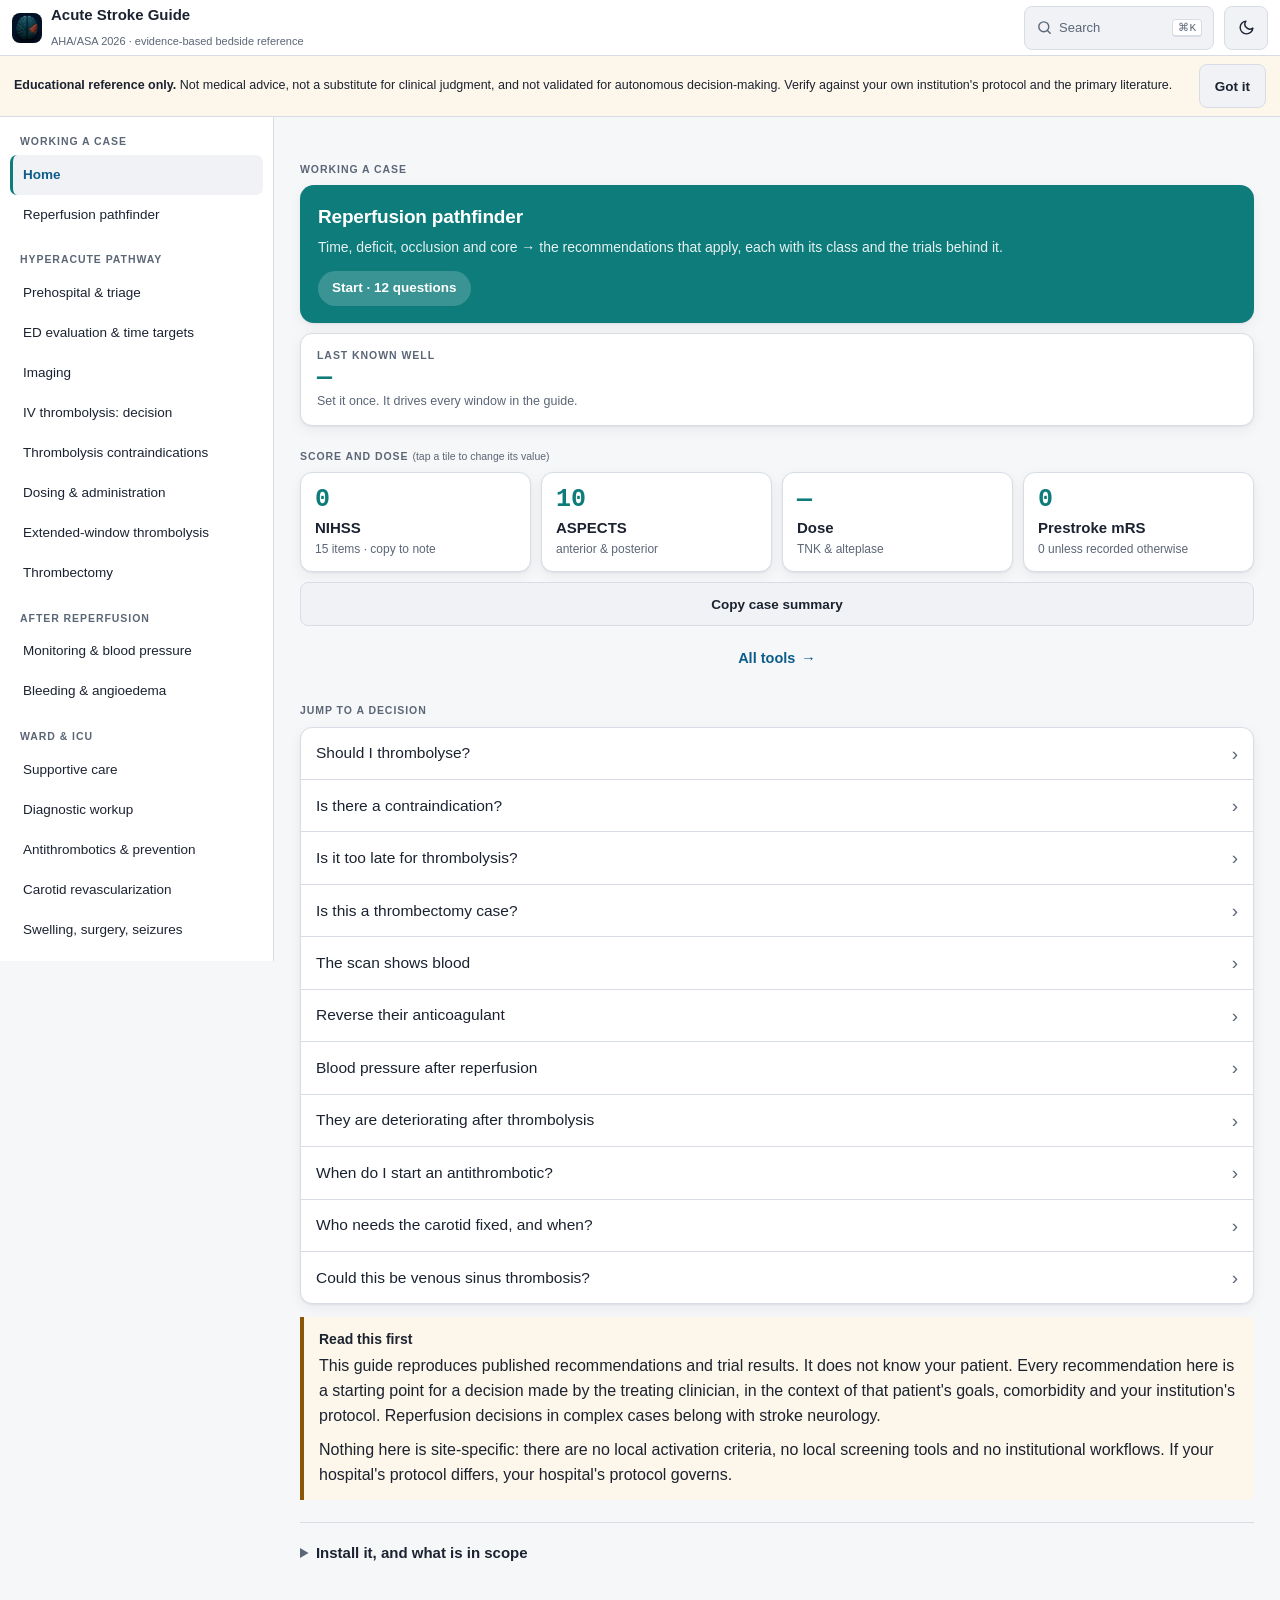
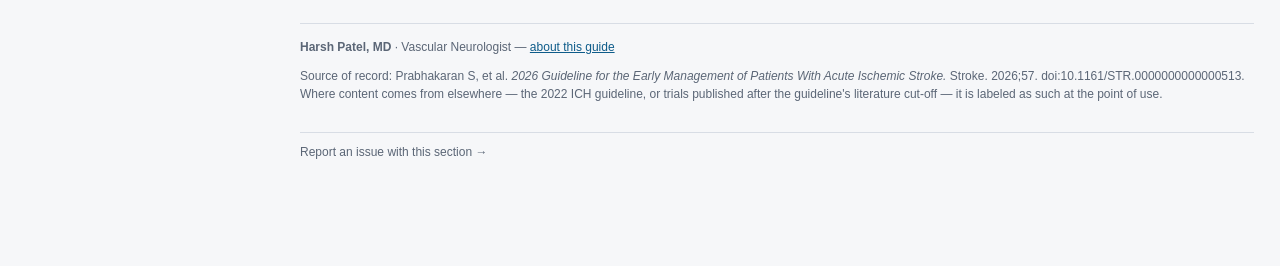
==== index.html @ 3a0a113d "Reversal picker, case summary, case persistence, wake lock, trial chips Five additions aimed at the " ====
<!DOCTYPE html>
<html lang="en" data-theme="light" data-version="1.24.0">
<head>
<meta charset="UTF-8">
<meta name="viewport" content="width=device-width, initial-scale=1, viewport-fit=cover">
<meta name="author" content="Harsh Patel, MD — Vascular Neurologist">
<title>Acute Stroke Guide</title>
<meta name="description" content="Evidence-based bedside reference for acute ischemic stroke and intracerebral hemorrhage, built on the 2026 AHA/ASA guideline. Offline-capable, free, open source.">
<meta name="theme-color" content="#ffffff">
<meta name="color-scheme" content="light dark">
<script>
/* Resolve the theme before first paint. Without this the page paints white,
   then flips — which in a darkened reading room is a flash in the face.
   app.js re-applies the same value on load; this only front-runs it. */
(function () {
  try {
    var t = JSON.parse(localStorage.getItem('asg:theme'));
    if (t !== 'dark' && t !== 'light') {
      t = window.matchMedia && window.matchMedia('(prefers-color-scheme: dark)').matches ? 'dark' : 'light';
    }
    document.documentElement.setAttribute('data-theme', t);
    var m = document.querySelector('meta[name="theme-color"]');
    if (m) m.setAttribute('content', t === 'dark' ? '#161b23' : '#ffffff');
  } catch (e) {}
})();
</script>
<link rel="manifest" href="manifest.webmanifest">
<link rel="icon" href="icons/icon-32.png" sizes="32x32" type="image/png">
<link rel="icon" href="icons/icon-192.png" sizes="192x192" type="image/png">
<link rel="apple-touch-icon" href="icons/icon-180.png">
<meta name="apple-mobile-web-app-capable" content="yes">
<meta name="apple-mobile-web-app-title" content="Stroke Guide">
<meta name="mobile-web-app-capable" content="yes">
<link rel="stylesheet" href="assets/css/app.css">
</head>
<body>
<a class="skip" href="#main">Skip to content</a>

<header class="hdr">
  <a class="hdr__brand" href="#start">
    <img class="hdr__mark" src="icons/icon-192.png" alt="" width="30" height="30" decoding="async">
    <span>
      <span class="hdr__title">Acute Stroke Guide</span><br>
      <span class="hdr__sub">AHA/ASA 2026 · evidence-based bedside reference</span>
    </span>
  </a>
  <span class="hdr__spacer"></span>
  <button class="iconbtn searchtrigger" id="searchBtn" aria-label="Search the guide">
    <svg viewBox="0 0 24 24" aria-hidden="true"><circle cx="11" cy="11" r="7"/><path d="m20 20-3.5-3.5"/></svg>
    <span>Search</span><kbd>⌘K</kbd>
  </button>
  <button class="iconbtn" id="installBtn" hidden aria-label="Install app">
    <svg viewBox="0 0 24 24" aria-hidden="true"><path d="M12 3v12m0 0 4-4m-4 4-4-4M4 17v2a2 2 0 0 0 2 2h12a2 2 0 0 0 2-2v-2"/></svg>
    <span class="btn-label">Install</span>
  </button>
  <button class="iconbtn" id="themeBtn" aria-label="Switch theme">
    <svg viewBox="0 0 24 24" aria-hidden="true"><path d="M21 12.8A9 9 0 1 1 11.2 3a7 7 0 0 0 9.8 9.8z"/></svg>
  </button>
</header>

<div class="disclaimer-bar" id="disclaimerBar">
  <span><strong>Educational reference only.</strong> Not medical advice, not a substitute for clinical judgment, and not validated for autonomous decision-making. Verify against your own institution's protocol and the primary literature.</span>
  <button class="btn" id="ackBtn">Got it</button>
</div>

<div class="disclaimer-bar no-print" id="caseBar" hidden>
  <span>Restored case data from <strong id="caseAge">—</strong> ago — scores, clock and weight carried over.</span>
  <button class="btn" id="caseClear">New patient</button>
</div>

<div class="layout">
<nav class="sidebar" id="sidebar" aria-label="Sections">
  <h4>Working a case</h4>
  <a href="#start">Home</a>
  <a href="#pathfinder">Reperfusion pathfinder</a>

  <h4>Hyperacute pathway</h4>
  <a href="#prehospital">Prehospital &amp; triage</a>
  <a href="#ed">ED evaluation &amp; time targets</a>
  <a href="#imaging">Imaging</a>
  <a href="#thrombolysis">IV thrombolysis: decision</a>
  <a href="#contraindications">Thrombolysis contraindications</a>
  <a href="#dosing">Dosing &amp; administration</a>
  <a href="#extended">Extended-window thrombolysis</a>
  <a href="#evt">Thrombectomy</a>

  <h4>After reperfusion</h4>
  <a href="#post">Monitoring &amp; blood pressure</a>
  <a href="#complications-ivt">Bleeding &amp; angioedema</a>

  <h4>Ward &amp; ICU</h4>
  <a href="#supportive">Supportive care</a>
  <a href="#workup">Diagnostic workup</a>
  <a href="#antithrombotics">Antithrombotics &amp; prevention</a>
  <a href="#carotid">Carotid revascularization</a>
  <a href="#complications">Swelling, surgery, seizures</a>
  <a href="#dissection">Cervical artery dissection</a>
  <a href="#cvt">Cerebral venous thrombosis</a>

  <h4>Hemorrhagic stroke</h4>
  <a href="#ich">Intracerebral hemorrhage</a>
  <a href="#reversal">Anticoagulation reversal</a>

  <h4>Tools</h4>
  <a href="#nihss">NIHSS calculator</a>
  <a href="#aspects">ASPECTS &amp; PC-ASPECTS</a>
  <a href="#dosing">Dose calculator</a>
  <a href="#clock">Last known well clock</a>
  <a href="#ichscore">ICH score</a>
  <a href="#mrs">Modified Rankin Scale</a>

  <h4>Reference</h4>
  <a href="#trials">Trial library</a>
  <a href="#evidence">How to read COR/LOE</a>
  <a href="#about">About, license &amp; sources</a>
</nav>

<main class="main" id="main">

<!-- ==================================================================== START -->
<section class="section active" id="start" data-title="Home">
  <h1 class="sr-only">Acute Stroke Guide</h1>

  <h2 class="homehead">Working a case</h2>
  <a class="hero" href="#pathfinder">
    <span class="hero__t">Reperfusion pathfinder</span>
    <span class="hero__d">Time, deficit, occlusion and core → the recommendations that apply, each with its class and the trials behind it.</span>
    <span class="hero__go">Start<span id="pfCount"></span></span>
  </a>

  <a class="lkwcard" href="#clock">
    <span class="lkwcard__l">Last known well</span>
    <span class="lkwcard__v" id="tileClock">—</span>
    <span class="lkwcard__d">Set it once. It drives every window in the guide.</span>
  </a>

  <h2 class="homehead">Score and dose <span class="homehead__hint">(tap a tile to change its value)</span></h2>
  <div class="tiles">
    <a class="tile" href="#nihss"><span class="tile__v" id="tileNihss">0</span><span class="tile__t">NIHSS</span><span class="tile__s">15 items · copy to note</span></a>
    <a class="tile" href="#aspects"><span class="tile__v" id="tileAspects">10</span><span class="tile__t">ASPECTS</span><span class="tile__s">anterior &amp; posterior</span></a>
    <a class="tile" href="#dosing"><span class="tile__v" id="tileDose">—</span><span class="tile__t">Dose</span><span class="tile__s">TNK &amp; alteplase</span></a>
    <a class="tile" href="#mrs"><span class="tile__v" id="tileMrs">0</span><span class="tile__t">Prestroke mRS</span><span class="tile__s">0 unless recorded otherwise</span></a>
  </div>
  <div class="row no-print" style="margin-top:10px">
    <button class="btn" id="caseCopy">Copy case summary</button>
  </div>
  <a class="homemore" href="#tools">All tools <span aria-hidden="true">→</span></a>

  <h2 class="homehead">Jump to a decision</h2>
  <nav class="decisions" aria-label="Common decisions">
    <a href="#thrombolysis">Should I thrombolyse?</a>
    <a href="#contraindications">Is there a contraindication?</a>
    <a href="#extended">Is it too late for thrombolysis?</a>
    <a href="#evt">Is this a thrombectomy case?</a>
    <a href="#ich">The scan shows blood</a>
    <a href="#reversal">Reverse their anticoagulant</a>
    <a href="#post">Blood pressure after reperfusion</a>
    <a href="#complications-ivt">They are deteriorating after thrombolysis</a>
    <a href="#antithrombotics">When do I start an antithrombotic?</a>
    <a href="#carotid">Who needs the carotid fixed, and when?</a>
    <a href="#cvt">Could this be venous sinus thrombosis?</a>
  </nav>

  <div class="note note--warn">
    <div class="note__t">Read this first</div>
    <p>This guide reproduces published recommendations and trial results. It does not know your patient. Every recommendation here is a starting point for a decision made by the treating clinician, in the context of that patient's goals, comorbidity and your institution's protocol. Reperfusion decisions in complex cases belong with stroke neurology.</p>
    <p style="margin-bottom:0">Nothing here is site-specific: there are no local activation criteria, no local screening tools and no institutional workflows. If your hospital's protocol differs, your hospital's protocol governs.</p>
  </div>

  <details class="disclose">
    <summary>Install it, and what is in scope</summary>
    <p>This is a progressive web app. Once loaded it caches itself and works with no signal — a code cart, an ambulance bay and a rural CT scanner all count as offline.</p>
    <ul>
      <li><strong>iPhone / iPad:</strong> open in Safari → Share → <em>Add to Home Screen</em>.</li>
      <li><strong>Android:</strong> Chrome will offer <em>Install app</em>; or use the <em>Install</em> button in the header.</li>
      <li><strong>Desktop:</strong> Chrome/Edge show an install icon in the address bar.</li>
    </ul>
    <div class="tablewrap"><table>
      <thead><tr><th>Covered</th><th>Not covered</th></tr></thead>
      <tbody>
        <tr><td>Adult acute ischemic stroke: prehospital through early in-hospital care</td><td>Pediatric stroke beyond a pointer to the guideline's new section</td></tr>
        <tr><td>IV thrombolysis, thrombectomy, extended windows, post-reperfusion care</td><td>Rehabilitation and long-term secondary prevention</td></tr>
        <tr><td>Spontaneous intracerebral hemorrhage and anticoagulation reversal</td><td>Subarachnoid hemorrhage, aneurysm and AVM management</td></tr>
        <tr><td>Malignant edema, cerebellar infarction, seizures</td><td>Moyamoya, vasculitis and other rare arteriopathies</td></tr>
        <tr><td>Cervical dissection, cerebral venous thrombosis, carotid revascularization</td><td>Antithrombotic management around non-carotid surgery</td></tr>
      </tbody>
    </table></div>
    <p style="margin-bottom:0">The <a href="#trials">trial library</a> holds every trial cited here with its population, window, result and DOI, filterable in one box. Full sourcing and license in <a href="#about">About</a>.</p>
  </details>

  <div class="footer">
    <p><strong>Harsh Patel, MD</strong> · Vascular Neurologist — <a href="#about">about this guide</a></p>
    <p>Source of record: Prabhakaran S, et al. <em>2026 Guideline for the Early Management of Patients With Acute Ischemic Stroke.</em> Stroke. 2026;57. doi:10.1161/STR.0000000000000513. Where content comes from elsewhere — the 2022 ICH guideline, or trials published after the guideline's literature cut-off — it is labeled as such at the point of use.</p>
  </div>
</section>

<!-- =============================================================== PATHFINDER -->
<section class="section" id="pathfinder" data-title="Reperfusion pathfinder">
  <h1>Reperfusion pathfinder</h1>
  <p class="lede">Answer what you know. The tool returns the recommendations that apply, with their class of recommendation and the trials behind them. It restates the guideline — it does not weigh this patient's individual risk. Values already produced in the tools — the clock, NIHSS, ASPECTS, prestroke mRS — carry over by themselves.</p>
  <p class="src" style="margin-bottom:14px">Enter the core and Tmax &gt;6 s volumes straight off the automated perfusion output — the tool computes mismatch volume and ratio and tests them against each trial's own profile. Leave both blank if perfusion was not done. Full table: <a href="#imaging">perfusion thresholds</a>.</p>

  <div class="card">
    <p class="pfgroup">The clock</p>
    <div class="field">
      <label for="pfTime">Hours from last known well</label>
      <select id="pfTime" class="seg-src">
        <option value="">Select…</option>
        <option value="2">Within 4.5 h</option>
        <option value="5">4.5–6 h</option>
        <option value="15">6–24 h</option>
        <option value="30">More than 24 h</option>
      </select>
    </div>

    <p class="pfgroup">The scan</p>
    <div class="row">
      <div class="field">
        <label for="pfIch">Hemorrhage on NCCT?</label>
        <select id="pfIch" class="seg-src">
          <option value="">Select…</option>
          <option value="no" selected>No</option>
          <option value="yes">Yes</option>
        </select>
      </div>
      <div class="field">
        <label for="pfAspects">ASPECTS <span class="field__h">anterior circulation</span></label>
        <select id="pfAspects" class="seg-src">
          <option value="">Select…</option>
          <option value="6-10" selected>6–10</option>
          <option value="3-5">3–5</option>
          <option value="0-2">0–2</option>
        </select>
      </div>
      <div class="field">
        <label for="pfPcAspects">PC-ASPECTS <span class="field__h">basilar only</span></label>
        <select id="pfPcAspects" class="seg-src">
          <option value="">Select…</option>
          <option value="ge6">6 or more</option>
          <option value="lt6">Less than 6</option>
        </select>
      </div>
    </div>

    <p class="pfgroup">The deficit</p>
    <div class="row">
      <div class="field">
        <label for="pfNihss">NIHSS, if scored (optional)</label>
        <input type="number" id="pfNihss" min="0" max="42" step="1" placeholder="e.g. 14" inputmode="numeric">
      </div>
      <div class="field" id="pfDisablingField">
        <label for="pfDisabling">Deficit clearly disabling?</label>
        <select id="pfDisabling" class="seg-src">
          <option value="">Select…</option>
          <option value="yes">Yes — disabling</option>
          <option value="no">No — non-disabling</option>
        </select>
      </div>
    </div>

    <p class="pfgroup">The vessels &amp; perfusion</p>
    <div class="row">
      <div class="field">
        <label for="pfOccl">Occlusion on CTA/MRA</label>
        <select id="pfOccl">
          <option value="">Select…</option>
          <option value="noneg">No occlusion on CTA/MRA</option>
          <option value="none">Vascular imaging not done</option>
          <option value="lvo">ICA or M1</option>
          <option value="m2">Proximal M2 (dominant)</option>
          <option value="basilar">Basilar</option>
          <option value="nonlvo">Medium / distal vessel</option>
        </select>
      </div>
      <div class="field">
        <label for="pfFlair">DWI–FLAIR mismatch, if MRI done</label>
        <select id="pfFlair" class="seg-src">
          <option value="">MRI not done</option>
          <option value="yes">Mismatch present</option>
          <option value="no">No mismatch</option>
        </select>
      </div>
    </div>
    <div class="row">
      <div class="field">
        <label for="pfCore">Core volume, mL — rCBF &lt;30% or DWI</label>
        <input type="number" id="pfCore" min="0" step="1" placeholder="Blank if no perfusion" inputmode="decimal">
        <input type="range" class="volslider" id="pfCoreSlider" min="0" max="150" step="1" value="0" aria-label="Core volume slider">
      </div>
      <div class="field">
        <label for="pfTmax">Tmax &gt;6 s volume, mL</label>
        <input type="number" id="pfTmax" min="0" step="1" placeholder="Blank if no perfusion" inputmode="decimal">
        <input type="range" class="volslider" id="pfTmaxSlider" min="0" max="250" step="1" value="0" aria-label="Tmax volume slider">
      </div>
    </div>

    <p class="pfgroup">The patient</p>
    <div class="row">
      <div class="field">
        <label for="pfMrs">Prestroke mRS</label>
        <select id="pfMrs" class="seg-src">
          <option value="">Select…</option>
          <option value="0-1" selected>0–1</option>
          <option value="2">2</option>
          <option value="3-4">3–4</option>
          <option value="5">5</option>
        </select>
      </div>
      <div class="field">
        <label for="pfAge">Age</label>
        <select id="pfAge" class="seg-src">
          <option value="">Select…</option>
          <option value="u80">Under 80</option>
          <option value="80plus">80 or older</option>
        </select>
      </div>
    </div>
    <p class="src" id="pfPerfCalc" aria-live="polite" style="margin:0 0 10px"></p>
    <div class="row no-print" style="margin-bottom:0">
      <button class="btn" id="pfReset" style="flex:0 0 auto">Reset</button>
      <button class="btn" id="pfCopy" style="flex:0 0 auto">Copy result</button>
    </div>
  </div>

  <h2>Result</h2>
  <div id="pfOut" aria-live="polite"></div>
</section>

<!-- =============================================================== PREHOSPITAL -->
<section class="section" id="prehospital" data-title="Prehospital &amp; triage">
  <h1>Prehospital and triage</h1>
  <p class="lede">Recognition, prenotification and destination are the three levers.</p>

  <h2>Recognition and severity screening</h2>
  <div class="tablewrap"><table>
    <thead><tr><th>Recommendation</th><th>Class</th></tr></thead>
    <tbody>
      <tr><td>Dispatch use of a telephone stroke assessment tool for 9-1-1 callers — improves early identification, shortens on-scene time, prioritizes transport</td><td><span class="cor cor-2a">2a</span> <span class="loe">B-NR</span></td></tr>
      <tr><td>Prehospital personnel should use a brief stroke assessment tool, including one that screens for large vessel occlusion</td><td><span class="cor cor-1">1</span> <span class="loe">A</span></td></tr>
      <tr><td>EMS should prenotify the receiving hospital — reduces in-hospital evaluation times, increases thrombolytic use, decreases mortality</td><td><span class="cor cor-1">1</span> <span class="loe">B-NR</span></td></tr>
      <tr><td>Ambulance-initiated remote ischemic conditioning with a BP cuff</td><td><span class="cor cor-3n">3: No Benefit</span> <span class="loe">B-R</span></td></tr>
    </tbody>
  </table></div>

  <h3>Validated prehospital scales</h3>
  <p>No prehospital scale is diagnostic. They stratify probability so that transport and prenotification decisions can be made before imaging exists.</p>
  <div class="tablewrap"><table>
    <thead><tr><th>Scale</th><th>What it detects</th><th>Performance</th></tr></thead>
    <tbody>
      <tr><td><strong>CPSS</strong> (Cincinnati)</td><td>Any stroke — facial droop, arm drift, speech</td><td>Sensitivity 0.89, specificity 0.69 in the best-quality study (2019 Cochrane review)</td></tr>
      <tr><td><strong>LAPSS</strong> (Los Angeles)</td><td>Any stroke, with exclusion screen</td><td>Mean sensitivity 0.83, specificity 0.93</td></tr>
      <tr><td><strong>RACE, G-FAST, CG-FAST, LAMS, PASS, C-STAT, FAST-PLUS</strong></td><td>Anterior large vessel occlusion</td><td>AUC 0.72–0.83 across all eight scales compared in PRESTO — these seven plus CPSS (n=1039, 12% had anterior LVO). Sensitivity 38–62%, specificity 78–88% in a second Dutch cohort</td></tr>
    </tbody>
  </table></div>
  <p class="src">The guideline names these scales as a class rather than endorsing one. RACE &gt;4 is the threshold used in the guideline's direct-to-angiography recommendation.</p>

  <h2>Where to take the patient</h2>
  <div class="note">
    <div class="note__t">The 2026 change</div>
    <p style="margin-bottom:0">Earlier guidance was "nearest thrombolytic-capable facility". The 2026 guideline now endorses considering the local system's characteristics and, <strong>in the absence of well-functioning systems with rapid interhospital transfer</strong>, direct transport to the nearest EVT-capable hospital. Where rapid transfer processes do work well, the drip-and-ship model remains appropriate. RACECAT, the cluster-randomized trial in non-urban Catalonia, did not settle this question.</p>
  </div>

  <h2>Mobile stroke units</h2>
  <p>MSUs are now recommended where available: multiple randomized studies, including B_PROUD and BEST-MSU, show faster thrombolysis and better functional outcomes than conventional EMS for eligible patients. This is a new recommendation in the 2026 guideline.</p>

  <h2>Do not start treatment in the ambulance</h2>
  <p>Three prehospital interventions have been tested and rejected. The first carries <span class="cor cor-3h">COR 3: Harm</span> at <span class="loe">A</span> — the strongest evidence the committee assigns, against a drug still carried on many ambulances.</p>
  <div class="tablewrap"><table>
    <thead><tr><th>Intervention</th><th>Class</th></tr></thead>
    <tbody>
      <tr><td><strong>Transdermal glyceryl trinitrate</strong> (nitroglycerin) started prehospital — does not improve functional outcome and is <strong>potentially harmful</strong> (RIGHT-2)</td><td><span class="cor cor-3h">3: Harm</span> <span class="loe">A</span></td></tr>
      <tr><td><strong>Intensive BP control in the field</strong> to a systolic target of 130–140</td><td><span class="cor cor-3n">3: No Benefit</span> <span class="loe">B-R</span></td></tr>
      <tr><td><strong>Remote ischemic conditioning</strong> by arm cuff inflation en route</td><td><span class="cor cor-3n">3: No Benefit</span> <span class="loe">B-R</span></td></tr>
    </tbody>
  </table></div>
  <p class="src">The ambulance's job is recognition, prenotification and destination. Section 2.3, 2026 AHA/ASA AIS guideline.</p>

  <p class="src">Section 2 (Stroke Systems of Care and Prehospital Management), 2026 AHA/ASA AIS guideline.</p>
</section>

<!-- ======================================================================= ED -->
<section class="section" id="ed" data-title="ED evaluation &amp; time targets">
  <h1>Emergency department evaluation</h1>
  <p class="lede">Speed is the treatment effect. Everything that does not change the next decision can wait.</p>

  <h2>Time targets</h2>
  <div class="tablewrap"><table>
    <thead><tr><th>Step</th><th>Target</th><th>Basis</th></tr></thead>
    <tbody>
      <tr><td>Door to brain imaging</td><td>Within 25 minutes</td><td><span class="cor cor-1">COR 1</span> B-NR — protocols built on process improvement so imaging happens as rapidly as possible</td></tr>
      <tr><td>Door to needle</td><td>As fast as safely possible</td><td><span class="cor cor-1">COR 1</span> A — faster treatment improves functional outcome, regardless of NIHSS, in patients with disabling deficits</td></tr>
      <tr><td>Serum creatinine before CTA/CTP</td><td>Do not wait for it</td><td><span class="cor cor-1">COR 1</span> B-NR — vascular imaging should not be delayed to obtain creatinine</td></tr>
      <tr><td>Coagulation studies before IVT</td><td>Do not wait, if no reason to suspect an abnormality</td><td><span class="cor cor-2a">COR 2a</span> B-NR — stop treatment if results later prove abnormal</td></tr>
      <tr><td>Door-in-door-out, when transferring for EVT</td><td>≤120 minutes</td><td>The target the guideline cites; in a US registry only 27% of transfers achieved it. EMS prenotification shortens it</td></tr>
    </tbody>
  </table></div>

  <h2>The one test that must precede thrombolysis</h2>
  <div class="note note--warn">
    <div class="note__t">Blood glucose <span class="cor cor-1">COR 1</span> <span class="loe">B-NR</span></div>
    <p>Determine glucose before initiating IVT: severe hypoglycemia (typically &lt;50 mg/dL) and severe hyperglycemia (&gt;400 mg/dL) both mimic stroke. Correct it, then reassess.</p>
    <p style="margin-bottom:0">If disabling deficits persist <em>after</em> correction to normoglycemia, give thrombolysis <span class="cor cor-1">COR 1</span> — abnormal glucose is not a reason to withhold treatment once corrected.</p>
  </div>

  <h2>Tests that must not delay treatment</h2>
  <div class="tablewrap"><table>
    <thead><tr><th>Test</th><th>Guidance</th><th>Class</th></tr></thead>
    <tbody>
      <tr><td>Baseline <strong>ECG</strong></td><td>Recommended, but <strong>should not delay</strong> IVT or EVT</td><td><span class="cor cor-1">1</span> <span class="loe">C-LD</span></td></tr>
      <tr><td>Baseline <strong>troponin</strong></td><td>Recommended, but <strong>should not delay</strong> IVT or EVT</td><td><span class="cor cor-1">1</span> <span class="loe">B-NR</span></td></tr>
      <tr><td><strong>Coagulation studies</strong></td><td>Reasonable not to delay IVT waiting for hematology or coagulation results if there is no reason to suspect an abnormality</td><td><span class="cor cor-2a">2a</span> <span class="loe">B-NR</span></td></tr>
      <tr><td><strong>MRI for microbleeds</strong></td><td>Give IVT without first obtaining MRI to exclude cerebral microbleeds</td><td><span class="cor cor-1">1</span> <span class="loe">B-NR</span></td></tr>
      <tr><td><strong>CTA / CTP / MRI</strong> within 4.5 h</td><td>Initiate IVT as quickly as possible, avoiding delays from additional multimodal imaging</td><td><span class="cor cor-1">1</span> <span class="loe">B-NR</span></td></tr>
    </tbody>
  </table></div>
  <p class="src">Glucose is the one exception — it is the single test that must precede the bolus. Sections 3 and 4.6, 2026 AHA/ASA AIS guideline.</p>

  <h2>Severity measurement</h2>
  <p>A stroke severity scale — preferably the NIHSS — is recommended at baseline and after reperfusion therapy <span class="cor cor-1">COR 1</span> <span class="loe">B-NR</span>. Baseline NIHSS is among the strongest predictors of 30- and 90-day mortality and independence; the 24-hour NIHSS, adjusted for baseline, is the best single predictor of 90-day function. <a href="#nihss">Open the NIHSS calculator →</a></p>
  <p>Known limitations the guideline itself flags: the NIHSS undersamples posterior circulation deficits, carries a left-hemisphere bias, and has only modest interrater reliability. A low NIHSS does not mean a non-disabling stroke.</p>

  <h2>Consent and shared decision-making</h2>
  <p>Discuss risks and benefits with the patient or their representative when feasible <span class="cor cor-1">COR 1</span> <span class="loe">C-EO</span>. When a patient cannot consent (aphasia, confusion) and no representative is immediately available, the guideline states plainly that it is justified to proceed with thrombolysis in an otherwise eligible adult with disabling deficits.</p>

  <h2>Be ready for the complications before you push the drug</h2>
  <p>Health care professionals should be prepared to treat bleeding complications and angioedema, which can cause partial airway obstruction <span class="cor cor-1">COR 1</span> <span class="loe">B-NR</span>. <a href="#complications-ivt">Management protocols →</a></p>

  <p class="src">Sections 2.7, 3.1, 3.2, 4.6.1 of the 2026 AHA/ASA AIS guideline.</p>
</section>

<!-- ================================================================== IMAGING -->
<section class="section" id="imaging" data-title="Imaging">
  <h1>Imaging</h1>
  <p class="lede">One question at a time: is there blood, is there a target, and is there tissue worth saving.</p>

  <h2>Core recommendations</h2>
  <div class="tablewrap"><table>
    <thead><tr><th>Situation</th><th>Imaging</th><th>Class</th></tr></thead>
    <tbody>
      <tr><td>All suspected AIS on arrival</td><td>Emergent NCCT or MRI — assess ischemic burden (ASPECTS) and exclude hemorrhage</td><td><span class="cor cor-1">1</span> <span class="loe">A</span></td></tr>
      <tr><td>Deciding on IVT within 4.5 h</td><td>NCCT alone is sufficient. Do not delay for CTA/MRA or perfusion</td><td><span class="cor cor-1">1</span> <span class="loe">B-NR</span></td></tr>
      <tr><td>Suspected LVO within 24 h</td><td>CT/CTA or MRI/MRA of cervical <em>and</em> intracranial vessels, as rapidly as possible</td><td><span class="cor cor-1">1</span> <span class="loe">A</span></td></tr>
      <tr><td>Suspected LVO 6–24 h</td><td>Adjunctive CTP, DWI–FLAIR, or MR DWI-PWI with automated post-processing, if immediately available</td><td><span class="cor cor-2a">2a</span> <span class="loe">A</span></td></tr>
      <tr><td>Unknown onset / wake-up, &gt;4.5 h from LKW but otherwise eligible</td><td>DWI–FLAIR mismatch selection</td><td><span class="cor cor-2a">2a</span> <span class="loe">B-R</span></td></tr>
      <tr><td>Unknown onset / wake-up, 4.5–24 h from LKW</td><td>CTP or MR DWI-PWI with automated post-processing</td><td><span class="cor cor-2a">2a</span> <span class="loe">B-R</span></td></tr>
      <tr><td>Any patient needing CTA/CTP</td><td>Do not delay to obtain serum creatinine</td><td><span class="cor cor-1">1</span> <span class="loe">B-NR</span></td></tr>
    </tbody>
  </table></div>

  <div class="note">
    <div class="note__t">Direct to angiography suite (DTAS)</div>
    <p>For prehospital-suspected LVO on a validated severity scale (e.g. RACE &gt;4) who are EVT-eligible, bypassing conventional imaging for flat-panel head CT in the angio suite <em>may be considered</em> <span class="cor cor-2b">COR 2b</span> <span class="loe">B-R</span>.</p>
    <p style="margin-bottom:0">For transferred patients with an established LVO who are EVT-eligible, DTAS without repeat brain imaging may be considered — unless there has been clinical change or transfer delay <span class="cor cor-2b">COR 2b</span> <span class="loe">B-NR</span>.</p>
  </div>

  <h2>ASPECTS</h2>
  <p>The Alberta Stroke Program Early CT Score subtracts one point for each of ten MCA-territory regions showing early ischemic change. It is the pivotal imaging variable in the thrombectomy recommendations. <a href="#aspects">Open the interactive scorer →</a></p>

  <div class="note note--warn">
    <div class="note__t">"Core" is a prediction, not a fact</div>
    <p style="margin-bottom:0">The guideline is explicit about this. Reduced NCCT density, DWI abnormality and low CBF estimates are <em>predictors</em> of infarction, not synonyms for irreversible tissue loss. The large-core thrombectomy trials exist precisely because the old equation was wrong. Treat the number as an estimate with an error bar.</p>
  </div>

  <div class="note note--danger">
    <div class="note__t">Severe hypodensity threshold — SELECT2 exploratory analysis</div>
    <p style="margin-bottom:0">A volume ≥26 mL of severe CT hypodensity (defined as ≤26 Hounsfield units, the lower 99% CI of contralateral thalamic grey matter) identified patients who derived <strong>no</strong> functional benefit from thrombectomy and had increased cerebral edema and hemicraniectomy rates. Exploratory, not a recommendation — but worth measuring before committing a very large core to the angio suite.</p>
  </div>

  <h2>Perfusion thresholds you will be asked about</h2>
  <div class="tablewrap"><table>
    <thead><tr><th>Term</th><th>Definition as used in the trials</th></tr></thead>
    <tbody>
      <tr><td>Ischemic core</td><td>Relative cerebral blood flow &lt;30% of normal tissue on CTP, or the DWI lesion volume</td></tr>
      <tr><td>Critically hypoperfused tissue (penumbra)</td><td>Tmax &gt;6 s on CTP or PWI</td></tr>
      <tr><td>Mismatch volume</td><td>Hypoperfused volume minus core volume</td></tr>
      <tr><td>Mismatch ratio</td><td>Hypoperfused volume ÷ core volume</td></tr>
      <tr><td>Target mismatch profile — <strong>DEFUSE 3</strong></td><td>Ratio ≥1.8, mismatch ≥15 mL, core &lt;70 mL</td></tr>
      <tr><td>Target mismatch profile — <strong>TIMELESS, TRACE-III</strong></td><td>Ratio &gt;1.8, mismatch &gt;15 mL, core &lt;70 mL</td></tr>
      <tr><td>EXTEND / HOPE / OPTION profile</td><td>Ratio ≥1.2, mismatch ≥10 mL, core &lt;70 mL (EXTEND, HOPE) or &lt;50 mL (OPTION)</td></tr>
      <tr><td>DWI–FLAIR mismatch (WAKE-UP)</td><td>DWI lesion present with no marked corresponding FLAIR signal change; DWI lesion &lt;⅓ MCA territory. Signal intensity ratio &lt;1.2 was recommended for randomization</td></tr>
    </tbody>
  </table></div>
  <p class="src">Table 3 and section 3.2, 2026 AHA/ASA AIS guideline.</p>
</section>

<!-- ============================================================= THROMBOLYSIS -->
<section class="section" id="thrombolysis" data-title="IV thrombolysis: decision">
  <h1>IV thrombolysis: making the decision</h1>
  <p class="lede">Within 4.5 hours the question is not "how high is the NIHSS" but "is this deficit disabling for this person".</p>

  <div class="note note--ok">
    <div class="note__t">The headline <span class="cor cor-1">COR 1</span></div>
    <p style="margin-bottom:0">In adults with disabling deficits <strong>regardless of NIHSS score</strong> who are eligible within 4.5 hours, treat as fast as possible with <strong>tenecteplase 0.25 mg/kg or alteplase 0.9 mg/kg</strong>. NCCT alone is sufficient. Do not delay for CTA, CTP or MRI.</p>
  </div>

  <h2>Is the deficit clearly disabling?</h2>
  <p>The operating question, from Table 4 of the guideline: <em>among patients with NIHSS 0–5, if the observed deficits persist, would they still be able to do basic activities of daily living and/or return to work?</em> Basic ADLs are <strong>B</strong>athing/dressing, <strong>A</strong>mbulating, <strong>T</strong>oileting, <strong>H</strong>ygiene and <strong>E</strong>ating — the BATHE mnemonic. Assess the ability to ambulate and to swallow independently. Make the determination with the patient and family.</p>

  <div class="grid">
    <div class="card" style="border-color:var(--green)">
      <h3 style="margin-top:0;color:var(--green)">Typically clearly disabling</h3>
      <ul style="margin-bottom:0">
        <li>Complete hemianopsia (NIHSS vision ≥2)</li>
        <li>Severe aphasia (NIHSS best language ≥2)</li>
        <li>Severe hemi-attention or extinction to more than one modality (NIHSS extinction ≥2)</li>
        <li>Any weakness limiting sustained effort against gravity (NIHSS motor ≥2)</li>
      </ul>
    </div>
    <div class="card" style="border-color:var(--amber)">
      <h3 style="margin-top:0;color:var(--amber)">May not be clearly disabling</h3>
      <ul style="margin-bottom:0">
        <li>Isolated mild aphasia, still communicating meaningfully</li>
        <li>Isolated facial droop</li>
        <li>Mild cortical hand weakness, especially nondominant (NIHSS motor 0)</li>
        <li>Hemisensory loss alone</li>
        <li>Mild hemimotor or hemisensorimotor loss</li>
        <li>Mild hemiataxia, still ambulatory</li>
      </ul>
    </div>
  </div>
  <p class="src">Table 4, adapted from the PRISMS trial operational definition. The guideline stresses that a deficit disabling for one person may not be for another — lower-limb weakness preventing walking scores only 2 on the NIHSS and is unambiguously disabling.</p>

  <div class="note note--danger">
    <div class="note__t">Non-disabling deficits <span class="cor cor-3n">COR 3: No Benefit</span> <span class="loe">B-R</span></div>
    <p style="margin-bottom:0">In eligible adults presenting within 4.5 h with mild <em>non-disabling</em> deficits (an isolated sensory syndrome, in many cases), IVT is not recommended: it has not shown superiority over dual antiplatelet therapy. A 2023 randomized trial found DAPT noninferior to alteplase in minor non-disabling stroke, with <em>more</em> early neurological deterioration and bleeding in the alteplase arm. Two 2024 meta-analyses agreed, with lower sICH under DAPT. <a href="#antithrombotics">DAPT regimen →</a></p>
  </div>

  <h2>Choice of agent</h2>
  <p>Either alteplase or tenecteplase is endorsed within the 4.5-hour window. Tenecteplase's single 5-second bolus, versus a 1-hour infusion, simplifies administration, reduces dosing errors and shortens door-to-needle and door-in-door-out times.</p>
  <div class="note note--danger">
    <div class="note__t">Dose matters</div>
    <p style="margin-bottom:0">Tenecteplase <strong>0.4 mg/kg is the wrong dose</strong> in stroke. NOR-TEST 2 was terminated early for worse safety and functional outcomes at 0.4 mg/kg, and an earlier dose-escalation study showed increased sICH. Use 0.25 mg/kg.</p>
  </div>

  <h2>Things that are not reasons to withhold or delay</h2>
  <div class="tablewrap"><table>
    <thead><tr><th>Scenario</th><th>Guidance</th><th>Class</th></tr></thead>
    <tbody>
      <tr><td>Early ischemic change of mild to moderate extent on NCCT (short of frank hypodensity attributable to the presentation)</td><td>Treat</td><td><span class="cor cor-1">1</span> <span class="loe">A</span></td></tr>
      <tr><td>Patient on single or dual antiplatelet therapy</td><td>Treat. Absolute sICH increase is 0.9% (SAPT) and 1.2% (DAPT), against roughly 8% absolute benefit</td><td><span class="cor cor-1">1</span> <span class="loe">B-NR</span></td></tr>
      <tr><td>Awaiting hematology or coagulation results, with no reason to suspect abnormality</td><td>Do not wait; stop if results return abnormal</td><td><span class="cor cor-2a">2a</span> <span class="loe">B-NR</span></td></tr>
      <tr><td>Unknown cerebral microbleed burden</td><td>Do not obtain MRI first</td><td><span class="cor cor-1">1</span> <span class="loe">B-NR</span></td></tr>
      <tr><td>1–10 microbleeds known on prior MRI</td><td>Treatment is reasonable</td><td><span class="cor cor-2a">2a</span> <span class="loe">B-NR</span></td></tr>
      <tr><td>&gt;10 microbleeds known on prior MRI</td><td>Usefulness uncertain; may increase sICH risk</td><td><span class="cor cor-2b">2b</span> <span class="loe">B-NR</span></td></tr>
      <tr><td>Diagnostic uncertainty — possible stroke mimic</td><td>Risk of hemorrhagic transformation after IVT in mimics such as conversion disorder, complicated migraine or seizure is about 0.5%. Unless there is an absolute contraindication, benefit likely outweighs risk</td><td>Table 8</td></tr>
      <tr><td>Sickle cell disease</td><td>IVT can be beneficial without increased sICH or systemic hemorrhage</td><td><span class="cor cor-2a">2a</span> <span class="loe">B-NR</span></td></tr>
    </tbody>
  </table></div>

  <h2>Adjuncts that do not work</h2>
  <ul>
    <li><strong>Argatroban</strong> with IVT — not effective for long-term functional outcome <span class="cor cor-3n">COR 3: No Benefit</span> <span class="loe">A</span></li>
    <li><strong>Eptifibatide</strong> with IVT within 3 h — not recommended <span class="cor cor-3n">COR 3: No Benefit</span> <span class="loe">B-R</span></li>
    <li><strong>Abciximab</strong> — increased bleeding <span class="cor cor-3h">COR 3: Harm</span> <span class="loe">B-R</span></li>
    <li><strong>IV aspirin</strong> concurrently or within 90 min of starting IVT <span class="cor cor-3h">COR 3: Harm</span> <span class="loe">B-R</span></li>
    <li><strong>Aspirin as a substitute</strong> for IVT or thrombectomy in an eligible patient <span class="cor cor-3h">COR 3: Harm</span> <span class="loe">B-R</span></li>
    <li><strong>Sonothrombolysis</strong> — no benefit in NOR-SASS or CLOTBUST-ER</li>
  </ul>

  <h2>Other fibrinolytic agents</h2>
  <div class="tablewrap"><table>
    <thead><tr><th>Agent</th><th>Recommendation</th><th>Class</th></tr></thead>
    <tbody>
      <tr><td><strong>Reteplase</strong></td><td>Within 4.5 h and <em>not</em> undergoing EVT, may be considered instead of alteplase to increase the odds of an excellent 90-day outcome</td><td><span class="cor cor-2b">2b</span> <span class="loe">B-R</span></td></tr>
      <tr><td><strong>Mutant prourokinase</strong></td><td>Within 4.5 h and not undergoing EVT, may be considered instead of alteplase — lower odds of bleeding, noninferior for excellent outcome</td><td><span class="cor cor-2b">2b</span> <span class="loe">B-R</span></td></tr>
      <tr><td>Mutant prourokinase <em>plus</em> low-dose alteplase</td><td>Not recommended</td><td><span class="cor cor-3n">3: No Benefit</span> <span class="loe">B-R</span></td></tr>
      <tr><td><strong>Desmoteplase</strong>, 3–9 h</td><td>Not recommended for improving functional independence at 90 days</td><td><span class="cor cor-3n">3: No Benefit</span> <span class="loe">A</span></td></tr>
      <tr><td><strong>Sonothrombolysis</strong> as an adjunct</td><td>No clinical benefit (NOR-SASS, CLOTBUST-ER)</td><td><span class="cor cor-3n">3: No Benefit</span> <span class="loe">A</span></td></tr>
      <tr><td><strong>Streptokinase</strong>, within 6 h</td><td><strong>Should not be administered</strong> — no improvement in functional outcome and increased mortality</td><td><span class="cor cor-3h">3: Harm</span> <span class="loe">A</span></td></tr>
      <tr><td><strong>Urokinase</strong>, within 6 h</td><td>Not beneficial for decreasing death or dependency</td><td><span class="cor cor-3n">3: No Benefit</span> <span class="loe">B-R</span></td></tr>
    </tbody>
  </table></div>
  <p class="src">Alteplase and tenecteplase remain the Class 1 options within 4.5 h. Reteplase and mutant prourokinase carry weak recommendations and are not widely available for stroke.</p>

  <h2>Central retinal artery occlusion</h2>
  <p>In adults with acute nonarteritic CRAO causing disabling visual loss who are otherwise eligible, the usefulness of IVT within 4.5 h is <em>uncertain</em> <span class="cor cor-2b">COR 2b</span> <span class="loe">C-LD</span>. Three European randomized trials (THEIA, TenCRAOS, REVISION) will settle this; decide within a shared decision-making frame referencing the patient's baseline visual function.</p>

  <p class="src">Sections 4.6.1, 4.6.2, 4.6.5 and Tables 4 and 8, 2026 AHA/ASA AIS guideline.</p>
</section>

<!-- ======================================================== CONTRAINDICATIONS -->
<section class="section" id="contraindications" data-title="Thrombolysis contraindications">
  <h1>Thrombolysis contraindications</h1>
  <p class="lede">Three tiers, taken directly from Table 8 of the guideline. Very little in the middle tier is a hard stop — most of it is a conversation with a consultant.</p>

  <div class="tabs" data-tabs role="tablist">
    <button class="tab" role="tab" aria-selected="true" aria-controls="ci-abs" id="t-abs">Absolute</button>
    <button class="tab" role="tab" aria-selected="false" aria-controls="ci-rel" id="t-rel">Relative</button>
    <button class="tab" role="tab" aria-selected="false" aria-controls="ci-ben" id="t-ben">Benefit usually exceeds risk</button>
  </div>

  <div class="tabpanel" id="ci-abs" role="tabpanel" aria-labelledby="t-abs">
    <div class="note note--danger"><div class="note__t">Do not administer IV thrombolysis</div>
      <p style="margin-bottom:0">These are the conditions the guideline classifies as absolute contraindications.</p></div>
    <div class="tablewrap"><table>
      <thead><tr><th>Condition</th><th>Detail</th></tr></thead>
      <tbody>
        <tr><td><strong>CT with extensive hypodensity</strong></td><td>Clear hypodensity appearing responsible for the symptoms. "Clear" means the degree of hypodensity is greater than the density of contralateral unaffected white matter</td></tr>
        <tr><td><strong>CT with hemorrhage</strong></td><td>Any acute intracranial hemorrhage</td></tr>
        <tr><td><strong>Moderate–severe TBI &lt;14 days</strong></td><td>Injury with &gt;30 min unconsciousness, GCS &lt;13, or hemorrhage / contusion / skull fracture on neuroimaging</td></tr>
        <tr><td><strong>Intracranial or spinal surgery &lt;14 days</strong></td><td>Potentially harmful; should not be administered</td></tr>
        <tr><td><strong>Acute spinal cord injury within 3 months</strong></td><td>Likely contraindicated</td></tr>
        <tr><td><strong>Intra-axial intracranial neoplasm</strong></td><td>Potentially harmful; should not be administered</td></tr>
        <tr><td><strong>Infective endocarditis</strong></td><td>Should not be administered</td></tr>
        <tr><td><strong>Severe coagulopathy or thrombocytopenia</strong></td><td>Platelets &lt;100 000/mm³, INR &gt;1.7, aPTT &gt;40 s, or PT &gt;15 s. Without recent warfarin or heparin, treatment may be started before results are back — but discontinue if INR &gt;1.7 or PT/PTT is abnormal by local standards</td></tr>
        <tr><td><strong>Aortic arch dissection</strong></td><td>Known or suspected — potentially harmful</td></tr>
        <tr><td><strong>ARIA / amyloid immunotherapy</strong></td><td>Risk of thrombolysis-related ICH is unknown; IVT should be avoided</td></tr>
      </tbody>
    </table></div>
  </div>

  <div class="tabpanel" id="ci-rel" role="tabpanel" aria-labelledby="t-rel" hidden>
    <div class="note note--warn"><div class="note__t">Individualized risk–benefit, usually with a consultant</div>
      <p style="margin-bottom:0">Weigh the severity and disability of the presenting stroke against the bleeding risk. For a severe, clearly disabling deficit, benefit generally outweighs risk.</p></div>
    <div class="tablewrap"><table>
      <thead><tr><th>Condition</th><th>Consideration</th></tr></thead>
      <tbody>
        <tr><td>Pre-existing disability or frailty</td><td>Benefits vs risks uncertain; determine on an individual basis</td></tr>
        <tr><td><strong>DOAC exposure &lt;48 h</strong></td><td>Safety unknown. Emerging observational data suggest IVT may be considered after a thorough individual analysis. Weigh timing of the last dose, renal function, stroke severity, EVT availability, reversal-agent availability and DOAC-specific anti-Xa / thrombin-time assays. Record all of it — these data are how the question gets answered</td></tr>
        <tr><td>Ischemic stroke within 3 months</td><td>May increase ICH risk. Weigh timing and size of the prior stroke</td></tr>
        <tr><td>Prior ICH</td><td>May increase sICH risk. Known amyloid angiopathy carries higher risk than ICH from a modifiable cause such as hypertension or coagulopathy — the latter may have greater treatment benefit</td></tr>
        <tr><td>Major non-CNS trauma <strong>within 14 days</strong></td><td>Risk of serious systemic hemorrhage requiring transfusion. Individual risk–benefit with surgical consultation</td></tr>
        <tr><td>Major non-CNS surgery within 10 days</td><td>Individual consideration with the surgical team</td></tr>
        <tr><td>GI or GU bleeding within 21 days</td><td>GI/GU consultation to establish whether the bleeding has been treated and the risk modified</td></tr>
        <tr><td>Intracranial arterial dissection</td><td>Safety unknown</td></tr>
        <tr><td>Unruptured, untreated intracranial vascular malformation</td><td>Safety unknown</td></tr>
        <tr><td>STEMI within 3 months</td><td>Emergent cardiology consultation. For very recent STEMI (days), consider hemopericardium risk. For concurrent AIS and acute STEMI, dose for cerebral ischemia</td></tr>
        <tr><td>Acute pericarditis</td><td>May be reasonable for major AIS likely to produce severe disability. Emergent cardiology consultation</td></tr>
        <tr><td>Left atrial or ventricular thrombus</td><td>May be reasonable for major AIS likely to produce severe disability. Emergent cardiology consultation</td></tr>
        <tr><td>Systemic active malignancy</td><td>Safety unknown. Emergent oncology consultation; consider type, stage and active complications</td></tr>
        <tr><td>Pregnancy and post-partum</td><td>May be considered when benefit of treating moderate or severe stroke outweighs uterine bleeding risk. Emergent obstetric consultation</td></tr>
        <tr><td>Dural puncture within 7 days</td><td>May be considered on an individual basis</td></tr>
        <tr><td>Arterial puncture of a noncompressible vessel within 7 days</td><td>Safety unknown</td></tr>
        <tr><td>Moderate–severe TBI, 14 days–3 months</td><td>May be considered, with neurosurgical / neurocritical care input</td></tr>
        <tr><td>Intracranial or spinal surgery, 14 days–3 months</td><td>May be considered on an individual basis with neurosurgical consultation</td></tr>
      </tbody>
    </table></div>
  </div>

  <div class="tabpanel" id="ci-ben" role="tabpanel" aria-labelledby="t-ben" hidden>
    <div class="note note--ok"><div class="note__t">These should not stop you</div>
      <p style="margin-bottom:0">Conditions in which the guideline states benefit generally exceeds bleeding risk.</p></div>
    <div class="tablewrap"><table>
      <thead><tr><th>Condition</th><th>Guidance</th></tr></thead>
      <tbody>
        <tr><td>Extracranial cervical arterial dissection</td><td>Reasonably safe within 4.5 h and probably recommended</td></tr>
        <tr><td>Extra-axial intracranial neoplasm</td><td>Risk of harm likely low; benefit likely outweighs risk — should be considered</td></tr>
        <tr><td>Angiographic procedural stroke</td><td>IVT during or immediately post-angiography should be considered</td></tr>
        <tr><td>Unruptured intracranial aneurysm</td><td>Risk of harm likely low; treatment should be considered</td></tr>
        <tr><td>Remote history of GI or GU bleeding, stable</td><td>May be a candidate; individual consideration with GI/GU consultation</td></tr>
        <tr><td>Remote history of MI</td><td>Probably greater benefit than risk</td></tr>
        <tr><td>Recreational drug use</td><td>Probably greater benefit than risk in most patients — should be considered</td></tr>
        <tr><td>Uncertain diagnosis / possible stroke mimic</td><td>Unless an absolute contraindication exists, risk of harm is low and benefit likely outweighs it</td></tr>
        <tr><td>Moya-Moya disease</td><td>Does not appear to increase ICH risk; benefit likely outweighs risk</td></tr>
      </tbody>
    </table></div>
  </div>

  <p class="src">Table 8, 2026 AHA/ASA AIS guideline. The guideline notes that many of these categories rest on expert opinion and limited data rather than trial evidence.</p>
</section>

<!-- =================================================================== DOSING -->
<section class="section" id="dosing" data-title="Dosing &amp; administration">
  <h1>Dosing and administration</h1>

  <div class="card">
    <h3 style="margin-top:0">Dose calculator</h3>
    <div class="row">
      <div class="field">
        <label for="agent">Agent</label>
        <select id="agent">
          <option value="tnk">Tenecteplase 0.25 mg/kg</option>
          <option value="alt">Alteplase 0.9 mg/kg</option>
        </select>
      </div>
      <div class="field">
        <label for="wt">Weight</label>
        <input type="number" id="wt" min="1" max="300" step="0.1" placeholder="e.g. 78" inputmode="decimal">
      </div>
      <div class="field">
        <label for="wtUnit">Units</label>
        <select id="wtUnit"><option value="kg">kg</option><option value="lb">lb</option></select>
      </div>
    </div>
    <div class="readout" aria-live="polite">
      <div class="row">
        <div><div class="readout__label">Total dose</div><div class="readout__value" id="doseOut">—</div></div>
        <div><div class="readout__label">Volume / bolus</div><div class="readout__value" id="volOut">—</div></div>
      </div>
      <div class="readout__note" id="doseNote"></div>
    </div>
  </div>

  <h2>Tenecteplase — 10 kg weight bands</h2>
  <div class="tablewrap"><table>
    <thead><tr><th>Weight</th><th>Dose</th><th>Volume at 5 mg/mL</th></tr></thead>
    <tbody>
      <tr><td>&lt;60 kg</td><td>15 mg</td><td>3 mL</td></tr>
      <tr><td>60 to &lt;70 kg</td><td>17.5 mg</td><td>3.5 mL</td></tr>
      <tr><td>70 to &lt;80 kg</td><td>20 mg</td><td>4 mL</td></tr>
      <tr><td>80 to &lt;90 kg</td><td>22.5 mg</td><td>4.5 mL</td></tr>
      <tr><td>≥90 kg</td><td>25 mg</td><td>5 mL</td></tr>
    </tbody>
  </table></div>
  <ul>
    <li>Single IV bolus over 5–10 seconds. Maximum 25 mg.</li>
    <li>If the patient is &lt;50 kg and an accurate weight is known, 1-kg-band dosing may be used.</li>
    <li><strong>Do not delay thrombolysis to obtain an exact weight.</strong> With estimated weights, 1-kg-band dosing is not necessarily safer than 10-kg-band dosing.</li>
  </ul>

  <h2>Alteplase</h2>
  <p>0.9 mg/kg, maximum 90 mg. Give 10% as a bolus over 1 minute, then infuse the remainder over 60 minutes.</p>

  <h2>Immediately after giving it</h2>
  <div class="note note--warn">
    <p>Admit to an intensive care or stroke unit. Observations every <strong>15 min for 2 h</strong>, then every <strong>30 min for 6 h</strong>, then <strong>hourly until 24 h</strong>.</p>
    <p style="margin-bottom:0">Severe headache, acute hypertension, nausea, vomiting or a worsening examination → <strong>stop the infusion (if alteplase) and get an emergency head CT</strong>. Full monitoring protocol, BP thresholds, lines and 24-h imaging: <a href="#post">Monitoring &amp; blood pressure →</a></p>
  </div>
  <p class="src">Table 7, 2026 AHA/ASA AIS guideline. Pediatric dosing has not been determined.</p>
</section>

<!-- ================================================================= EXTENDED -->
<section class="section" id="extended" data-title="Extended-window thrombolysis">
  <h1>Extended-window thrombolysis</h1>
  <p class="lede">Beyond 4.5 hours the clock is replaced by tissue. Selection is by mismatch, and the strength of the recommendation falls as the window widens.</p>

  <div class="tablewrap"><table>
    <thead><tr><th>Population</th><th>Recommendation</th><th>Class</th></tr></thead>
    <tbody>
      <tr>
        <td><strong>Unknown time of onset</strong>, within 4.5 h of symptom <em>recognition</em>, DWI lesion &lt;⅓ MCA territory with no marked FLAIR change</td>
        <td>IVT within 4.5 h of symptom recognition can be beneficial (WAKE-UP)</td>
        <td><span class="cor cor-2a">2a</span> <span class="loe">B-R</span></td>
      </tr>
      <tr>
        <td><strong>4.5–9 h from LKW</strong>, or waking with symptoms within 9 h of the sleep midpoint, with salvageable penumbra on automated perfusion imaging</td>
        <td>IVT may be reasonable (EXTEND, ECASS-4)</td>
        <td><span class="cor cor-2a">2a</span> <span class="loe">B-R</span></td>
      </tr>
      <tr>
        <td><strong>4.5–24 h, LVO with salvageable penumbra, who cannot receive EVT</strong></td>
        <td>IVT directed by clinicians with expertise in thrombolytic stroke care may be beneficial (TRACE-III, HOPE)</td>
        <td><span class="cor cor-2b">2b</span> <span class="loe">B-R</span></td>
      </tr>
    </tbody>
  </table></div>

  <div class="note note--warn">
    <div class="note__t">If thrombectomy is available, thrombectomy wins</div>
    <p style="margin-bottom:0">The 4.5–24 h thrombolysis recommendation is explicitly for patients who <em>cannot</em> receive EVT. In TIMELESS, tenecteplase did not improve outcomes over placebo in patients undergoing EVT in the 4.5–24 h window. Do not delay thrombectomy to observe the response to a late thrombolytic.</p>
  </div>

  <h2>Imaging criteria used in each trial</h2>
  <div class="tablewrap"><table>
    <thead><tr><th>Trial</th><th>Selection criteria</th></tr></thead>
    <tbody>
      <tr><td><strong>WAKE-UP</strong></td><td>DWI/FLAIR mismatch: abnormal DWI signal with no visible change on FLAIR in the same region</td></tr>
      <tr><td><strong>THAWS</strong></td><td>DWI/FLAIR mismatch: abnormal DWI with no marked FLAIR change</td></tr>
      <tr><td><strong>EPITHET</strong></td><td>PWI/DWI ratio &gt;1.2 and PWI–DWI volume ≥10 mL (PWI = Tmax &gt;2 s)</td></tr>
      <tr><td><strong>ECASS-4</strong></td><td>PWI/DWI ratio ≥1.2 and PWI ≥20 mL</td></tr>
      <tr><td><strong>EXTEND</strong></td><td>CTP or DWI/PWI: penumbra:core ratio &gt;1.2, mismatch &gt;10 mL, core &lt;70 mL</td></tr>
      <tr><td><strong>TIMELESS</strong></td><td>Ratio &gt;1.8, penumbra &gt;15 mL, core &lt;70 mL (RAPID)</td></tr>
      <tr><td><strong>TRACE-III</strong></td><td>Ratio &gt;1.8, penumbra &gt;15 mL, core &lt;70 mL (iStroke)</td></tr>
    </tbody>
  </table></div>
  <p class="src">Table 3, 2026 AHA/ASA AIS guideline. Core = rCBF &lt;30% or the DWI lesion; penumbra = Tmax &gt;6 s unless stated.</p>

  <h2>Trials in the 4.5–24 hour window</h2>
  <div class="tablewrap"><table>
    <thead><tr><th>Trial</th><th>Population</th><th>Agent</th><th>Primary outcome</th><th>sICH</th></tr></thead>
    <tbody>
      <tr>
        <td><strong>TRACE-III</strong><br><small>NEJM 2024, n=516, China</small></td>
        <td>ICA/M1–M2 LVO, no planned EVT (&lt;2% had rescue EVT), 4.5–24 h, mismatch ratio &gt;1.8</td>
        <td>Tenecteplase 0.25</td>
        <td>mRS 0–1: <strong>33.0% vs 24.2%</strong> (RR 1.37)</td>
        <td>3.0% vs 0.8%</td>
      </tr>
      <tr>
        <td><strong>HOPE</strong><br><small>JAMA 2025;334:788, n=372, China</small></td>
        <td>Any AIS with perfusion mismatch, LVO or not, no initial plan for EVT, 4.5–24 h</td>
        <td>Alteplase 0.9</td>
        <td>mRS 0–1: <strong>40.3% vs 26.3%</strong> (adjusted RR 1.52, 95% CI 1.14–2.02, P=0.004)</td>
        <td>3.8% vs 0.51%</td>
      </tr>
      <tr>
        <td><strong>OPTION</strong><br><small>JAMA 2026, n=566, China</small><br><span class="pill">post-guideline</span></td>
        <td><strong>Non-LVO</strong> (ICA, M1 and vertebrobasilar excluded), NIHSS 6–25 or 4–5 with disabling deficit, prestroke mRS 0–1, core &lt;50 mL, ratio ≥1.2, mismatch ≥10 mL, 4.5–24 h</td>
        <td>Tenecteplase 0.25</td>
        <td>mRS 0–1: <strong>43.6% vs 34.2%</strong> (RR 1.28, 95% CI 1.04–1.57, P=0.02)</td>
        <td>2.8% vs 0%<br><small>90-day mortality 5.0% vs 3.2%</small></td>
      </tr>
      <tr>
        <td><strong>EXTEND</strong><br><small>NEJM 2019, n=225</small></td>
        <td>Mixed, 4.5–9 h, perfusion mismatch</td>
        <td>Alteplase 0.9</td>
        <td>mRS 0–1: <strong>35.4% vs 29.5%</strong> (adjusted RR 1.44)</td>
        <td>6.2% vs 0.9%</td>
      </tr>
    </tbody>
  </table></div>

  <div class="note">
    <div class="note__t">Reading OPTION honestly</div>
    <p>OPTION was published in February 2026, after the guideline's literature cut-off, and therefore carries <strong>no class of recommendation</strong>. It is a single open-label trial conducted entirely in China, with blinded endpoint assessment. It is the first randomized evidence for late thrombolysis in non-LVO stroke, and the effect size is modest: NNT ≈ 11 for an excellent outcome, against an absolute sICH increase of 2.8% from a baseline of zero.</p>
    <p style="margin-bottom:0">Whether to act on it before it appears in a guideline is a local governance decision, not a lookup.</p>
  </div>

  <div class="note note--danger">
    <div class="note__t">A safety signal worth knowing</div>
    <p style="margin-bottom:0">Where NCCT hypodensity is <em>larger</em> than the perfusion-defined core, the mismatch is internally inconsistent and sICH risk is higher. Read the plain CT alongside the perfusion maps rather than trusting the automated output alone. All standard contraindications to thrombolysis apply unchanged in the extended window.</p>
  </div>

  <h2>If perfusion imaging is unavailable</h2>
  <p>MRI with DWI–FLAIR mismatch is the guideline-supported alternative for unknown-onset stroke — a DWI lesion with no corresponding FLAIR change indicates a biological onset likely within 4.5 hours. For CT-only selection of wake-up stroke, TWIST showed a favorable direction of effect but was underpowered; the guideline lists this as an open question, especially important for low-resource settings.</p>

  <p class="src">Section 4.6.3 and Table 3, 2026 AHA/ASA AIS guideline; OPTION doi:10.1001/jama.2026.0210; HOPE doi:10.1001/jama.2025.12063.</p>
</section>

<!-- ====================================================================== EVT -->
<section class="section" id="evt" data-title="Thrombectomy">
  <h1>Mechanical thrombectomy</h1>
  <p class="lede">The 2026 recommendations are organized by window, then by ASPECTS. Age and prestroke mRS sit inside specific rows, not across the table — read the row you are actually in.</p>

  <h2>Anterior circulation: ICA or M1</h2>
  <p>All rows below require <strong>NIHSS ≥6</strong>.</p>
  <div class="tablewrap"><table>
    <thead><tr><th>Window</th><th>ASPECTS</th><th>Additional criteria</th><th>Class</th></tr></thead>
    <tbody>
      <tr>
        <td rowspan="2"><strong>0–6 h</strong></td>
        <td><strong>3–10</strong></td>
        <td>Prestroke mRS 0–1</td>
        <td><span class="cor cor-1">1</span> <span class="loe">A</span></td>
      </tr>
      <tr>
        <td><strong>0–2</strong></td>
        <td>Age &lt;80, prestroke mRS 0–1, no significant mass effect. Selected patients<sup>†</sup></td>
        <td><span class="cor cor-2a">2a</span> <span class="loe">B-R</span></td>
      </tr>
      <tr>
        <td rowspan="2"><strong>6–24 h</strong></td>
        <td><strong>6–10</strong></td>
        <td>Prestroke mRS 0–1</td>
        <td><span class="cor cor-1">1</span> <span class="loe">A</span></td>
      </tr>
      <tr>
        <td><strong>3–5</strong></td>
        <td>Age &lt;80, prestroke mRS 0–1, no significant mass effect. Selected patients<sup>*</sup></td>
        <td><span class="cor cor-1">1</span> <span class="loe">A</span></td>
      </tr>
    </tbody>
  </table></div>

  <h3>Prestroke disability</h3>
  <div class="tablewrap"><table>
    <thead><tr><th>Prestroke mRS</th><th>Recommendation (0–6 h, ICA/M1, NIHSS ≥6, ASPECTS ≥6)</th><th>Class</th></tr></thead>
    <tbody>
      <tr><td><strong>0–1</strong></td><td>The population of essentially every thrombectomy trial. All the Class 1 recommendations above are written for these patients</td><td><span class="cor cor-1">1</span></td></tr>
      <tr><td><strong>2</strong></td><td>EVT is reasonable, to improve functional outcome and reduce accumulated disability</td><td><span class="cor cor-2a">2a</span> <span class="loe">B-NR</span></td></tr>
      <tr><td><strong>3–4</strong></td><td>EVT might be reasonable — but there is <strong>no completed RCT</strong> in moderate prestroke disability, and good outcomes are less frequent than with mRS 0–2 (in cohort studies 20–30% returned to their premorbid mRS). <strong>A case-by-case decision</strong> with the family, weighing premorbid function, the realistic ceiling of recovery, comorbidity and goals of care. The question is return to <em>their</em> baseline, not independence</td><td><span class="cor cor-2b">2b</span> <span class="loe">B-NR</span></td></tr>
      <tr><td><strong>5</strong></td><td>Bedridden, incontinent and requiring constant nursing care before the stroke. <strong>Excluded from every thrombectomy trial</strong>; no evidence of benefit and no recommendation at any window or ASPECTS. Confirm the premorbid state with a collateral history — a wrongly recorded mRS 5 would deny treatment to someone eligible</td><td>—</td></tr>
    </tbody>
  </table></div>

  <h3>M2 and distal occlusions</h3>
  <div class="tablewrap"><table>
    <thead><tr><th>Occlusion</th><th>Recommendation</th><th>Class</th></tr></thead>
    <tbody>
      <tr><td><strong>Dominant proximal M2</strong>, 0–6 h, prestroke mRS 0–1, NIHSS ≥6, ASPECTS ≥6</td><td>EVT is reasonable</td><td><span class="cor cor-2a">2a</span> <span class="loe">B-NR</span></td></tr>
      <tr><td><strong>Nondominant or codominant proximal M2, distal MCA (M3), ACA, PCA</strong></td><td>EVT is <strong>not</strong> recommended to improve functional outcome</td><td><span class="cor cor-3n">3: No Benefit</span> <span class="loe">A</span></td></tr>
    </tbody>
  </table></div>
  <p class="src">Recent RCTs of medium and distal vessel occlusion showed no significant improvement with EVT, though the guideline notes there may be subgroups within this category worth further investigation.</p>

  <h2>Basilar artery occlusion</h2>
  <div class="tablewrap"><table>
    <thead><tr><th>Presentation</th><th>Recommendation</th><th>Class</th></tr></thead>
    <tbody>
      <tr><td>Baseline mRS 0–1, <strong>NIHSS ≥10</strong>, <a href="#aspects">PC-ASPECTS</a> ≥6, within <strong>24 h</strong></td><td>EVT is recommended to achieve better functional outcome and reduce mortality (ATTENTION, BAOCHE)</td><td><span class="cor cor-1">1</span> <span class="loe">A</span></td></tr>
      <tr><td>Baseline mRS 0–1, <strong>NIHSS 6–9</strong>, PC-ASPECTS ≥6, within 24 h</td><td>Effectiveness is not well established</td><td><span class="cor cor-2b">2b</span> <span class="loe">B-R</span></td></tr>
    </tbody>
  </table></div>
  <p>This is one of the ten top take-home messages of the 2026 guideline: a strong recommendation for EVT in basilar occlusion within 24 hours with NIHSS ≥10, where previous guidance was equivocal.</p>

  <h2>Thrombolysis before thrombectomy</h2>
  <div class="note">
    <p>Bridging IVT remains standard for IVT-eligible patients. Two Chinese RCTs found EVT alone noninferior; four other trials failed to confirm superiority or noninferiority of EVT alone, favoring combined therapy for reperfusion efficacy and 90-day outcomes. No trial showed increased sICH from adding IVT.</p>
    <p style="margin-bottom:0"><strong>Do not delay EVT after thrombolysis to assess for clinical improvement.</strong></p>
  </div>

  <h2>Technique</h2>
  <div class="tablewrap"><table>
    <thead><tr><th>Recommendation</th><th>Class</th></tr></thead>
    <tbody>
      <tr><td>Stent retrievers, contact aspiration, or combination techniques — all recommended to achieve rapid adequate reperfusion (ASTER2, COMPASS)</td><td><span class="cor cor-1">1</span> <span class="loe">A</span></td></tr>
      <tr><td>Reperfusion to eTICI <strong>2b/2c/3</strong>, as early as possible within the therapeutic window</td><td><span class="cor cor-1">1</span> <span class="loe">A</span></td></tr>
      <tr><td>Either general anesthesia or procedural sedation</td><td><span class="cor cor-1">1</span> <span class="loe">B-R</span></td></tr>
      <tr><td>Proximal balloon guide catheters — benefit uncertain</td><td><span class="cor cor-2b">2b</span> <span class="loe">B-R</span></td></tr>
      <tr><td>Stent retrievers for medium/distal vessel occlusions — no benefit</td><td><span class="cor cor-3n">3: No Benefit</span> <span class="loe">A</span></td></tr>
    </tbody>
  </table></div>

  <h2>Large-core thrombectomy: what the trials actually showed</h2>
  <p>Six randomized trials, 1887 patients, pooled in Liu et al (Neurology 2025): EVT improved the ordinal 90-day mRS (generalized OR 1.6, 95% CI 1.4–1.8) and independent ambulation (mRS 0–3, RR 1.9, 95% CI 1.5–2.5), and reduced mortality (RR 0.9, 95% CI 0.8–1.0), despite higher sICH (RR 1.7, 95% CI 1.1–2.7). Benefit fell as onset-to-randomization time lengthened. For ASPECTS 0–2, EVT increased mRS 0–3 (RR 2.1) and mRS 0–2 (RR 2.8).</p>

  <div class="note note--warn">
    <div class="note__t">Set expectations before you consent the family</div>
    <p style="margin-bottom:0">Across the large-core trials, 19.5% of EVT patients achieved functional independence and 36.5% independent ambulation — against 7.5% functional independence with medical therapy alone. That is a genuine doubling, and it is a long way from the ~50% independence seen in the small-core era. NNT to prevent one additional instance of functional dependence is 8. The guideline states that a discussion with the patient and family, where feasible, is <em>essential</em> in this population.</p>
  </div>

  <h3><sup>*</sup> and <sup>†</sup> — who was actually studied</h3>
  <div class="grid">
    <div class="card">
      <p style="margin-bottom:6px"><strong><sup>*</sup> 6–24 h, ASPECTS 3–5</strong> (SELECT2, ANGEL-ASPECT). Under-represented or excluded: age &gt;80, renal failure, refractory hypertension (SBP ≥185 or DBP ≥110), comorbid psychiatric or medical illness confounding neurological assessment, life expectancy &lt;3 months.</p>
    </div>
    <div class="card">
      <p style="margin-bottom:6px"><strong><sup>†</sup> 0–6 h, ASPECTS 0–2</strong> (LASTE). Excluded: age ≥80, significant head and neck vessel tortuosity, comorbid conditions confounding neurological assessment, seizure at onset preventing accurate NIHSS, strong suspicion of underlying intracranial stenosis, life expectancy &lt;6 months.</p>
    </div>
  </div>

  <h2>Landmark thrombectomy trials</h2>
  <div class="tablewrap"><table>
    <thead><tr><th>Trial</th><th>Key criteria</th><th>Window</th><th>n</th><th>Primary outcome</th></tr></thead>
    <tbody>
      <tr><td><strong>MR CLEAN</strong><br><small>NEJM 2015</small></td><td>ICA/M1/M2/A1/A2, NIHSS ≥2</td><td>≤6 h</td><td>500</td><td>mRS shift adjusted OR 1.67; mRS 0–2 32.6% vs 19.1%. First positive EVT RCT; NCCT + CTA only</td></tr>
      <tr><td><strong>DAWN</strong><br><small>NEJM 2018</small></td><td>ICA/M1, mRS 0–1, clinical–core mismatch</td><td>6–24 h</td><td>206</td><td>mRS 0–2 49% vs 13%; NNT 2.8</td></tr>
      <tr><td><strong>DEFUSE 3</strong><br><small>NEJM 2018</small></td><td>ICA/M1, mRS 0–2, ratio ≥1.8, core &lt;70 mL</td><td>6–16 h</td><td>182</td><td>mRS 0–2 45% vs 17%, OR 2.77; NNT 3.6</td></tr>
      <tr><td><strong>RESCUE-Japan LIMIT</strong><br><small>NEJM 2022</small></td><td>ICA/M1, ASPECTS 3–5, NIHSS ≥6, mRS 0–1</td><td>≤6 h (or ≤24 h with no FLAIR change)</td><td>203</td><td>mRS 0–3 31.0% vs 12.7%, RR 2.43 (95% CI 1.35–4.37), P=0.002. Any intracranial hemorrhage 58.0% vs 31.4%</td></tr>
      <tr><td><strong>ANGEL-ASPECT</strong><br><small>NEJM 2023</small></td><td>ICA/M1, ASPECTS 3–5 or core 70–100 mL, age 18–80</td><td>≤24 h</td><td>456</td><td>mRS shift favoring EVT: generalized OR 1.37 (95% CI 1.11–1.69), P=0.004. Stopped early for efficacy</td></tr>
      <tr><td><strong>SELECT2</strong><br><small>NEJM 2023</small></td><td>ICA/M1, ASPECTS 3–5 or core ≥50 mL, age 18–85</td><td>≤24 h</td><td>352</td><td>Generalized OR 1.51 (95% CI 1.20–1.89), P&lt;0.001; functional independence 20% vs 7% (RR 2.97, 1.60–5.51). Median core 74–77 mL. Stopped early for efficacy</td></tr>
      <tr><td><strong>TENSION</strong><br><small>Lancet 2023; 12-month data Lancet Neurol 2024</small></td><td>ICA/M1, ASPECTS 3–5, NIHSS &lt;26, mRS 0–2</td><td>≤12 h</td><td>253</td><td>mRS shift at 12 months, adjusted common OR 2.39 (95% CI 1.47–3.90); survival adjusted HR 0.70 (0.50–0.99). Stopped early for efficacy</td></tr>
      <tr><td><strong>LASTE</strong><br><small>NEJM 2024</small></td><td>ICA/M1, ASPECTS 0–5, mRS 0–1, age &lt;80</td><td>≤6.5 h (or unknown onset with negative FLAIR)</td><td>333</td><td>Median mRS 4 vs 6; generalized OR 1.63 (1.29–2.06), P&lt;0.001. Death at 90 days 36.1% vs 55.5% (adjusted RR 0.65, 0.50–0.84); sICH 9.6% vs 5.7%</td></tr>
    </tbody>
  </table></div>

  <h2>Global exclusions worth checking before the angio suite</h2>
  <p>These are not guideline recommendations — they are the practical exclusions applied across the large-core trials and worth a deliberate check: current hemodialysis, metastatic malignancy, ventricular assist device, and life expectancy under a year from an underlying medical condition. Where a patient sits outside every trial population, say so explicitly in the consent conversation.</p>

  <p class="src">Sections 4.7.1–4.7.4, 2026 AHA/ASA AIS guideline; Liu C, et al. Neurology 2025;104:e213443. doi:10.1212/WNL.0000000000213443.</p>
</section>

<!-- ===================================================================== POST -->
<section class="section" id="post" data-title="Monitoring &amp; blood pressure">
  <h1>After reperfusion: monitoring and blood pressure</h1>
  <p class="lede">The 2026 guideline's clearest negative message: more intensive blood-pressure lowering does not help after thrombolysis, and harms after thrombectomy.</p>

  <h2>Blood pressure targets at a glance</h2>
  <div class="tablewrap"><table>
    <thead><tr><th>Phase</th><th>Target</th><th>Class</th></tr></thead>
    <tbody>
      <tr><td><strong>Before IVT</strong></td><td>Lower to <strong>SBP &lt;185 and DBP &lt;110</strong> before starting</td><td><span class="cor cor-1">1</span> <span class="loe">B-NR</span></td></tr>
      <tr><td><strong>Before EVT</strong> (no IVT given)</td><td>Reasonable to maintain <strong>≤185/110</strong></td><td><span class="cor cor-2a">2a</span> <span class="loe">B-NR</span></td></tr>
      <tr><td><strong>First 24 h after IVT</strong></td><td>Maintain <strong>&lt;180/105</strong></td><td><span class="cor cor-1">1</span> <span class="loe">B-R</span></td></tr>
      <tr><td><strong>During and 24 h after EVT</strong></td><td>Reasonable to maintain <strong>≤180/105</strong></td><td><span class="cor cor-2a">2a</span> <span class="loe">B-NR</span></td></tr>
      <tr><td><strong>After IVT, mild–moderate stroke</strong></td><td>Intensive SBP &lt;140 (vs &lt;180) — <strong>not recommended</strong>, no improvement in functional outcome</td><td><span class="cor cor-3n">3: No Benefit</span> <span class="loe">B-R</span></td></tr>
      <tr><td><strong>After successful EVT</strong> (mTICI 2b/2c/3, anterior circulation)</td><td>Intensive SBP &lt;140 for the first 72 h is <strong>harmful</strong></td><td><span class="cor cor-3h">3: Harm</span> <span class="loe">A</span></td></tr>
    </tbody>
  </table></div>

  <div class="note note--danger">
    <div class="note__t">Complete reperfusion does not license a lower target</div>
    <p style="margin-bottom:0">This is spelled out in the top take-home messages: intensive systolic lowering to &lt;140 mmHg is not recommended <em>even in the setting of complete reperfusion</em> (TICI 3). The instinct to protect a freshly reperfused brain by dropping the pressure is the exact behavior the trials found harmful.</p>
  </div>

  <h2>Patients who received neither IVT nor EVT</h2>
  <div class="tablewrap"><table>
    <thead><tr><th>Situation</th><th>Guidance</th><th>Class</th></tr></thead>
    <tbody>
      <tr><td>BP &lt;220/120, no comorbid indication</td><td>Initiating or restarting antihypertensives in the first 48–72 h is <strong>not effective</strong> to prevent death or dependency. Around 75% of patients lower spontaneously within days</td><td><span class="cor cor-3n">3: No Benefit</span> <span class="loe">A</span></td></tr>
      <tr><td>BP ≥220/120, no comorbid indication</td><td>Benefit of treating within 48–72 h is uncertain. Reduction is still generally advised; individualize, aiming for an initial reduction of about <strong>15%</strong></td><td><span class="cor cor-2b">2b</span> <span class="loe">C-EO</span></td></tr>
      <tr><td>Comorbid condition demanding BP control — acute coronary event, acute heart failure, aortic dissection, post-thrombolysis sICH, pre-eclampsia/eclampsia</td><td>Early treatment is indicated. Individualize, balancing cerebral against systemic organ perfusion; initial reduction of about 15%</td><td><span class="cor cor-1">1</span> <span class="loe">C-EO</span></td></tr>
      <tr><td>Hypotension and hypovolemia</td><td>Correct, to maintain systemic perfusion sufficient for organ function</td><td><span class="cor cor-1">1</span> <span class="loe">C-LD</span></td></tr>
    </tbody>
  </table></div>

  <div class="note">
    <div class="note__t">Getting under 185/110 before the bolus</div>
    <p style="margin-bottom:0">The guideline sets targets but does not mandate an agent. In practice, short-acting titratable IV agents are used — <strong>labetalol</strong>, <strong>nicardipine</strong> and <strong>clevidipine</strong> are the ones most commonly stocked for this purpose. Choose and dose according to your own formulary and protocol; the principle from the guideline is smooth, sustained control rather than a rapid overshoot, and hypertension that cannot be brought under control was an exclusion in the thrombolysis trials.</p>
  </div>

  <h2>Neurological and BP observations after thrombolysis</h2>
  <div class="card">
    <p style="margin-bottom:6px"><strong>Every 15 min for 2 h → every 30 min for 6 h → hourly until 24 h.</strong></p>
    <ul style="margin-bottom:0">
      <li>Increase frequency if SBP &gt;180 or DBP &gt;105; treat to keep at or below those levels.</li>
      <li>Admit to an intensive care or stroke unit.</li>
      <li>Delay nasogastric tubes, indwelling catheters and arterial lines where the patient can be safely managed without them.</li>
      <li>Repeat CT or MRI at 24 h before starting any antiplatelet or anticoagulant.</li>
    </ul>
  </div>

  <div class="note note--warn">
    <div class="note__t">Any of these → stop the infusion and get an emergency head CT</div>
    <p style="margin-bottom:0">Severe headache · acute hypertension · nausea or vomiting · any worsening of the neurological examination.</p>
  </div>

  <p class="src">Section 4.3 and Table 7, 2026 AHA/ASA AIS guideline.</p>
</section>

<!-- ======================================================= IVT COMPLICATIONS -->
<section class="section" id="complications-ivt" data-title="Bleeding &amp; angioedema">
  <h1>Thrombolysis complications</h1>
  <p class="lede">Two protocols worth knowing before you need them, both reproduced from the guideline.</p>

  <h2>Symptomatic intracranial bleeding within 24 h of IVT</h2>
  <div class="card">
    <ol>
      <li><strong>Stop</strong> the alteplase infusion, or the tenecteplase push if still in progress.</li>
      <li><strong>Emergent labs:</strong> CBC, PT (INR), aPTT, fibrinogen, type and cross-match.</li>
      <li><strong>Emergent non-enhanced head CT</strong> if there is clinical concern.</li>
      <li><strong>Cryoprecipitate</strong> (includes factor VIII): 10 units infused over 10–30 min, to maintain fibrinogen ≥150 mg/dL. As a rule of thumb, 10 units raises fibrinogen by roughly 50 mg/dL.</li>
      <li><strong>Antifibrinolytic:</strong> tranexamic acid 1000 mg IV over 10 min, <em>or</em> ε-aminocaproic acid 4–5 g over 1 h followed by 1 g IV until bleeding is controlled (peak onset at 3 h). Potentially useful in all patients, and particularly where blood products are declined or cryoprecipitate is not rapidly available.</li>
      <li><strong>Consult</strong> hematology and neurosurgery as necessary.</li>
      <li><strong>Supportive therapy:</strong> blood pressure, ICP, CPP, MAP, temperature and glucose control.</li>
    </ol>
  </div>
  <p class="src">Table 5, 2026 AHA/ASA AIS guideline.</p>

  <h2>Orolingual angioedema</h2>
  <div class="note note--danger">
    <div class="note__t">Airway first</div>
    <p>Intubation may not be necessary if edema is limited to the anterior tongue and lips. Edema involving the <strong>larynx, palate, floor of mouth or oropharynx</strong>, or rapid progression within 30 minutes, carries a much higher risk of needing an airway.</p>
    <p style="margin-bottom:0">Awake fiberoptic intubation is optimal. Nasotracheal intubation risks epistaxis after a thrombolytic; cricothyroidotomy is rarely needed and equally problematic after thrombolysis.</p>
  </div>
  <div class="card">
    <ol>
      <li>Discontinue the thrombolytic infusion (if alteplase) and hold ACE inhibitors.</li>
      <li>Methylprednisolone 125 mg IV.</li>
      <li>Diphenhydramine 50 mg IV.</li>
      <li>Ranitidine 50 mg IV or famotidine 20 mg IV.</li>
      <li>If angioedema continues to increase: epinephrine 0.1% (1 mg/mL) 0.3 mL <strong>intramuscularly</strong>, or nebulized 0.5 mg.</li>
      <li>Icatibant (selective bradykinin B2 receptor antagonist) 30 mg (3 mL) subcutaneously into the abdomen; a further 30 mg may be given at 6-hourly intervals, to a maximum of 3 injections in 24 h.</li>
      <li>Plasma-derived C1 esterase inhibitor 20 IU/kg has been used successfully in hereditary and ACE-inhibitor-related angioedema.</li>
    </ol>
    <p style="margin-bottom:0">Provide supportive care throughout.</p>
  </div>
  <p class="src">Table 6, 2026 AHA/ASA AIS guideline.</p>
</section>

<!-- =============================================================== SUPPORTIVE -->
<section class="section" id="supportive" data-title="Supportive care">
  <h1>General supportive care</h1>
  <p class="lede">Most of the outcome gain on the ward comes from avoiding harm rather than adding treatment.</p>

  <h2>Airway, breathing and oxygenation</h2>
  <div class="tablewrap"><table>
    <thead><tr><th>Recommendation</th><th>Class</th></tr></thead>
    <tbody>
      <tr><td>In acute stroke with <strong>decreased consciousness or bulbar dysfunction</strong>, airway support and ventilatory assistance as needed for airway maintenance, protection and adequate ventilation and oxygenation</td><td><span class="cor cor-1">1</span> <span class="loe">C-LD</span></td></tr>
      <tr><td>In hypoxia, supplemental oxygen to maintain <strong>SpO₂ &gt;94%</strong></td><td><span class="cor cor-1">1</span> <span class="loe">C-LD</span></td></tr>
      <tr><td>Normobaric hyperoxia before EVT — within 6 h, NIHSS 10–20, ASPECTS ≥6, anterior LVO (M1 or carotid terminus) with planned EVT — may be reasonable</td><td><span class="cor cor-2b">2b</span> <span class="loe">B-R</span></td></tr>
    </tbody>
  </table></div>
  <p class="src">Supplemental oxygen is for hypoxia. There is no recommendation to give it to a normoxic patient.</p>

  <h2>Head positioning</h2>
  <div class="tablewrap"><table>
    <thead><tr><th>Recommendation</th><th>Class</th></tr></thead>
    <tbody>
      <tr><td>Routine <strong>0-degree</strong> head positioning versus 30 degrees for 24 h — no benefit for functional outcome (HeadPoST)</td><td><span class="cor cor-3n">3: No Benefit</span> <span class="loe">B-R</span></td></tr>
      <tr><td>Routine <strong>Trendelenburg</strong> (−20 degrees) versus 0–30 degrees, in probable large-artery atherosclerosis with no reperfusion option — no benefit (HOPES-2)</td><td><span class="cor cor-3n">3: No Benefit</span> <span class="loe">B-R</span></td></tr>
    </tbody>
  </table></div>
  <p class="src">Position for airway safety, aspiration risk and comfort — not as a hemodynamic intervention.</p>

  <h2>Treatments that do not work in acute ischemic stroke</h2>
  <p>Each of these is a <strong>recommendation against</strong>, not an absence of evidence — and the first two carry <span class="loe">A</span>, the strongest level the committee assigns.</p>
  <div class="tablewrap"><table>
    <thead><tr><th>Intervention</th><th>Class</th></tr></thead>
    <tbody>
      <tr><td><strong>Neuroprotective agents</strong>, pharmacological or non-pharmacological, to improve functional outcome</td><td><span class="cor cor-3n">3: No Benefit</span> <span class="loe">A</span></td></tr>
      <tr><td><strong>Hemodynamic augmentation</strong> by hemodilution, high-dose albumin, or chemical vasodilators such as pentoxifylline</td><td><span class="cor cor-3n">3: No Benefit</span> <span class="loe">A</span></td></tr>
      <tr><td><strong>Mechanical hemodynamic augmentation</strong> — counterpulsation devices, sphenopalatine ganglion stimulation</td><td><span class="cor cor-3n">3: No Benefit</span> <span class="loe">B-R</span></td></tr>
      <tr><td><strong>Emergent carotid endarterectomy or stenting</strong> for acute stroke or unstable deficit from high-grade carotid stenosis or occlusion <em>without</em> an intracranial occlusion</td><td><span class="cor cor-3n">3: No Benefit</span> <span class="loe">B-NR</span></td></tr>
      <tr><td><strong>SSRIs</strong> to improve motor recovery or functional status</td><td><span class="cor cor-3n">3: No Benefit</span> <span class="loe">A</span></td></tr>
      <tr><td><strong>High-dose, very early mobilization within 24 h</strong> of onset — not recommended and <strong>may be harmful</strong> (AVERT)</td><td><span class="cor cor-3h">3: Harm</span> <span class="loe">B-R</span></td></tr>
    </tbody>
  </table></div>
  <p class="src">2026 AIS guideline sections 4.10, 4.11 and 4.12. Tandem cervical and intracranial occlusion during thrombectomy is a different question and is decided in the angio suite — see <a href="#evt">thrombectomy</a>.</p>

  <h2>Glucose</h2>
  <div class="tablewrap"><table>
    <thead><tr><th>Recommendation</th><th>Class</th></tr></thead>
    <tbody>
      <tr><td>Treat hypoglycemia (&lt;60 mg/dL)</td><td><span class="cor cor-1">1</span> <span class="loe">C-LD</span></td></tr>
      <tr><td>Reasonable to treat persistent hyperglycemia to a range of <strong>140–180 mg/dL</strong>, with close monitoring</td><td><span class="cor cor-2a">2a</span> <span class="loe">C-LD</span></td></tr>
      <tr><td>IV insulin targeting <strong>80–130 mg/dL is not recommended</strong></td><td><span class="cor cor-3n">3: No Benefit</span> <span class="loe">A</span></td></tr>
    </tbody>
  </table></div>
  <p>This is a 2026 change. SHINE randomized 1151 patients and stopped early for futility: no benefit on 3-month function, and severe hypoglycemia (&lt;40 mg/dL) occurred <em>only</em> in the intensive arm. Risk without benefit.</p>

  <h2>Temperature</h2>
  <div class="tablewrap"><table>
    <thead><tr><th>Recommendation</th><th>Class</th></tr></thead>
    <tbody>
      <tr><td>In hyperthermia, target normothermia — including nurse-initiated fever protocols (monitoring and treating temperatures &gt;37.5 °C). Improves functional outcome and reduces death</td><td><span class="cor cor-1">1</span> <span class="loe">B-R</span></td></tr>
      <tr><td>Identify and treat the source of hyperthermia — usually infection rather than central fever</td><td><span class="cor cor-1">1</span> <span class="loe">C-EO</span></td></tr>
      <tr><td>Induced hypothermia or prophylactic fever prevention in normothermic patients</td><td><span class="cor cor-3n">3: No Benefit</span> <span class="loe">B-R</span></td></tr>
    </tbody>
  </table></div>

  <h2>Swallowing</h2>
  <div class="tablewrap"><table>
    <thead><tr><th>Recommendation</th><th>Class</th></tr></thead>
    <tbody>
      <tr><td><strong>Bedside swallow screen before any oral liquid or food</strong></td><td><span class="cor cor-1">1</span> <span class="loe">C-EO</span></td></tr>
      <tr><td>Reasonable for screening to be done by speech pathologists or other trained professionals</td><td><span class="cor cor-2a">2a</span> <span class="loe">C-LD</span></td></tr>
      <tr><td>Where the patient fails or cannot participate in bedside screening, endoscopic evaluation of swallowing is reasonable</td><td><span class="cor cor-2a">2a</span> <span class="loe">B-NR</span></td></tr>
      <tr><td>An oral hygiene protocol may be reasonable to reduce pneumonia risk</td><td><span class="cor cor-2b">2b</span> <span class="loe">B-NR</span></td></tr>
      <tr><td><strong>Pharyngeal electrical stimulation</strong>, non-tracheostomized stroke with dysphagia — may be reasonable to improve swallowing function (new in 2026)</td><td><span class="cor cor-2b">2b</span> <span class="loe">B-R</span></td></tr>
      <tr><td><strong>Pharyngeal electrical stimulation</strong> after ventilator weaning, in severe stroke with dysphagia requiring tracheotomy — reasonable to facilitate readiness for decannulation</td><td><span class="cor cor-2a">2a</span> <span class="loe">B-R</span></td></tr>
    </tbody>
  </table></div>

  <h3>Nutrition</h3>
  <div class="tablewrap"><table>
    <thead><tr><th>Recommendation</th><th>Class</th></tr></thead>
    <tbody>
      <tr><td>Start an <strong>enteral diet within 7 days</strong> of admission</td><td><span class="cor cor-1">1</span> <span class="loe">B-R</span></td></tr>
      <tr><td>Nutritional screening to direct management early, preferably <strong>within 48 h</strong>, using a tool validated in acute stroke</td><td><span class="cor cor-1">1</span> <span class="loe">B-NR</span></td></tr>
      <tr><td>In dysphagia, nasogastric feeding for the first 7 days; percutaneous gastrostomy where inability to swallow safely is expected to persist beyond <strong>2–3 weeks</strong></td><td><span class="cor cor-2a">2a</span> <span class="loe">B-NR</span></td></tr>
    </tbody>
  </table></div>

  <h2>Venous thromboembolism prophylaxis</h2>
  <div class="tablewrap"><table>
    <thead><tr><th>Recommendation</th><th>Class</th></tr></thead>
    <tbody>
      <tr><td><strong>Intermittent pneumatic compression</strong> in addition to routine care, for impaired mobility without contraindication</td><td><span class="cor cor-1">1</span> <span class="loe">B-R</span></td></tr>
      <tr><td>Prophylactic-dose subcutaneous heparin (UFH or LMWH) is reasonable for impaired mobility</td><td><span class="cor cor-2a">2a</span> <span class="loe">B-R</span></td></tr>
      <tr><td>Benefit of prophylactic heparin over none, for overall survival, is not well established</td><td><span class="cor cor-2b">2b</span> <span class="loe">A</span></td></tr>
      <tr><td>Benefit of prophylactic LMWH over prophylactic UFH is uncertain</td><td><span class="cor cor-2b">2b</span> <span class="loe">B-R</span></td></tr>
      <tr><td><strong>Elastic compression stockings cause harm</strong> in patients with impaired mobility — skin breakdown, ulceration and tissue necrosis — compared with usual care. Use intermittent pneumatic compression instead</td><td><span class="cor cor-3h">3: Harm</span> <span class="loe">B-R</span></td></tr>
    </tbody>
  </table></div>

  <h2>Things not to do routinely</h2>
  <div class="tablewrap"><table>
    <thead><tr><th>Intervention</th><th>Class</th></tr></thead>
    <tbody>
      <tr><td>Prophylactic antibiotics — reduce infection incidence but have not improved functional outcome (PASS and two other large RCTs)</td><td><span class="cor cor-3n">3: No Benefit</span> <span class="loe">A</span></td></tr>
      <tr><td>Routine indwelling bladder catheters — catheter-associated UTI risk</td><td><span class="cor cor-3h">3: Harm</span> <span class="loe">C-LD</span></td></tr>
      <tr><td>Prophylactic antiseizure medication</td><td><span class="cor cor-3n">3: No Benefit</span> <span class="loe">C-LD</span></td></tr>
    </tbody>
  </table></div>

  <h2>Also worth doing</h2>
  <ul>
    <li><strong>Stroke unit care</strong> — the single most reliably beneficial organizational intervention in stroke.</li>
    <li><strong>Skin assessment</strong> with an objective risk scale; patients with impaired mobility are at high risk of pressure injury.</li>
    <li><strong>Palliative care referral</strong> is reasonable for selected patients and families <span class="cor cor-2a">COR 2a</span>.</li>
  </ul>

  <p class="src">Sections 4.4, 4.5, 5.2, 5.4, 5.6, 6.5, 2026 AHA/ASA AIS guideline.</p>
</section>

<!-- ================================================================== WORKUP -->
<section class="section" id="workup" data-title="Diagnostic workup">
  <h1>Diagnostic workup</h1>
  <p class="lede">Working out why it happened. This is post-acute: by the time you are here the patient has had a non-contrast CT, usually a CTA head and neck, and the reperfusion decision is behind you.</p>

  <div class="note">
    <div class="note__t">The point of all of it</div>
    <p style="margin-bottom:0">Every test below exists to answer one question — <strong>what caused this, and does the answer change the drug?</strong> Large-artery atherosclerosis, cardioembolism, small-vessel disease and dissection lead to different secondary prevention. A workup that does not change management is not urgent.</p>
  </div>

  <h2>Imaging</h2>
  <div class="tablewrap"><table>
    <thead><tr><th>Test</th><th>When</th></tr></thead>
    <tbody>
      <tr><td><strong>CTA or MRA head and neck</strong></td><td>If not already done in the acute phase. Vessel imaging from arch to vertex is what separates large-artery disease from everything else</td></tr>
      <tr><td><strong>MRI brain without contrast</strong></td><td>Confirms the infarct, dates it, and shows the pattern — a single territory, scattered bilateral emboli, or deep small-vessel disease each point somewhere different</td></tr>
      <tr><td><strong>Carotid Doppler</strong></td><td><strong>Only if it adds something.</strong> Reach for it when CTA or MRA is inconclusive, or when you need dynamic flow information a static angiogram cannot give — velocities across a stenosis, or flow direction. It is not a routine add-on once you have good vessel imaging</td></tr>
    </tbody>
  </table></div>

  <h2>Cardiac</h2>
  <div class="tablewrap"><table>
    <thead><tr><th>Test</th><th>When</th></tr></thead>
    <tbody>
      <tr><td><strong>ECG</strong></td><td>Everyone. Atrial fibrillation on a single strip settles the question before any other test is ordered</td></tr>
      <tr><td><strong>Transthoracic echo</strong></td><td>Everyone. Ventricular function, valves, and an obvious source</td></tr>
      <tr><td><strong>TEE or cardiac MRI</strong></td><td>When cardioembolism is suspected and the TTE has not explained it — looking specifically for a <strong>PFO</strong> or <strong>left atrial appendage thrombus</strong>, neither of which a transthoracic study reliably excludes</td></tr>
      <tr><td><strong>Prolonged rhythm monitoring</strong></td><td>Suspected cardioembolic stroke with no AF on telemetry. Arrange it <strong>before discharge</strong> — a 30-day event monitor, or an implantable loop recorder where suspicion is high. Paroxysmal AF is missed by short monitoring, and finding it changes an antiplatelet to an anticoagulant</td></tr>
    </tbody>
  </table></div>

  <h2>Bloods</h2>
  <div class="tablewrap"><table>
    <thead><tr><th>Test</th><th>Usual target</th></tr></thead>
    <tbody>
      <tr><td><strong>Lipid panel</strong></td><td><strong>LDL-C below 70 mg/dL</strong> with a statin, adding ezetimibe if needed — that target carries <span class="cor cor-1">COR 1</span> <span class="loe">A</span> for atherosclerotic disease</td></tr>
      <tr><td><strong>HbA1c</strong></td><td><strong>Below 7.0%</strong> as the usual goal. Worth knowing the guideline does not set a single number — it asks for the goal to be individualized to the patient and their risk of hypoglycemia</td></tr>
    </tbody>
  </table></div>

  <h2>Selected cases only</h2>
  <p>Neither of the following is routine. Order them when something about the presentation asks for it.</p>
  <div class="tablewrap"><table>
    <thead><tr><th>Workup</th><th>What to send, and when</th></tr></thead>
    <tbody>
      <tr>
        <td><strong>Thrombophilia</strong></td>
        <td>In the acute phase send only the <strong>arterial</strong> panel: <strong>β2-glycoprotein I antibodies</strong>, <strong>anticardiolipin antibodies</strong>, and arguably a <strong>lupus anticoagulant</strong>. Leave the rest of the thrombophilia screen to outpatient follow-up once the acute phase has resolved — acute thrombosis, heparin and warfarin all distort protein C, protein S and antithrombin, so a level drawn now mostly tells you the patient has had a stroke</td>
      </tr>
      <tr>
        <td><strong>Vasculitis</strong></td>
        <td>Consider a <strong>four-vessel catheter angiogram</strong> where CNS vasculitis is suspected — non-invasive imaging misses small and medium vessel disease, and the beading it is looking for is often below CTA and MRA resolution. Pair it with the inflammatory workup and, where the question stays open, discuss brain biopsy</td>
      </tr>
      <tr>
        <td><strong>Occult malignancy</strong></td>
        <td>CT chest, abdomen and pelvis where the picture suggests a cancer-associated hypercoagulable state — multi-territory infarcts, markedly raised D-dimer, unexplained weight loss, or venous and arterial thrombosis together</td>
      </tr>
    </tbody>
  </table></div>

  <p class="src">Simplified for bedside use: this is a workup order, not a graded recommendation set. Where a target carries a class it is shown. Underlying source: section 3 and section 4.3, 2021 AHA/ASA secondary prevention guideline (doi:10.1161/STR.0000000000000375).</p>
</section>

<!-- ========================================================== ANTITHROMBOTICS -->
<section class="section" id="antithrombotics" data-title="Antithrombotics &amp; prevention">
  <h1>Antithrombotics and early secondary prevention</h1>

  <div class="tabs" data-tabs role="tablist" aria-label="Antithrombotic class">
    <button class="tab" role="tab" id="tabAntiplatelet" aria-controls="paneAntiplatelet" aria-selected="true">Antiplatelets</button>
    <button class="tab" role="tab" id="tabAnticoag" aria-controls="paneAnticoag" aria-selected="false">Anticoagulation</button>
  </div>

  <div id="paneAntiplatelet" role="tabpanel" aria-labelledby="tabAntiplatelet">
<h2>Aspirin</h2>
  <div class="tablewrap"><table>
    <thead><tr><th>Recommendation</th><th>Class</th></tr></thead>
    <tbody>
      <tr><td>Aspirin within 48 h of stroke onset, to reduce death and dependency</td><td><span class="cor cor-1">1</span> <span class="loe">A</span></td></tr>
      <tr><td>Antiplatelet therapy in the first 24 h after IVT — risk uncertain. Might be considered where a concomitant condition makes such treatment substantially beneficial, or withholding it substantially risky</td><td><span class="cor cor-2b">2b</span> <span class="loe">B-NR</span></td></tr>
      <tr><td>Antiplatelet in preference to oral anticoagulation for noncardioembolic AIS or TIA</td><td><span class="cor cor-1">1</span> <span class="loe">A</span></td></tr>
    </tbody>
  </table></div>

  <h2>Dual antiplatelet therapy</h2>
  <div class="tablewrap"><table>
    <thead><tr><th>Population</th><th>Regimen</th><th>Class</th></tr></thead>
    <tbody>
      <tr>
        <td><strong>Minor stroke NIHSS ≤3</strong> or high-risk TIA (ABCD² ≥4), not given IVT</td>
        <td>Aspirin + clopidogrel <strong>with a clopidogrel loading dose</strong>, started within <strong>24 h</strong>, continued <strong>21 days</strong>, then single antiplatelet</td>
        <td><span class="cor cor-1">1</span> <span class="loe">A</span></td>
      </tr>
      <tr>
        <td><strong>NIHSS ≤5</strong> or high-risk TIA (ABCD² ≥6, or symptomatic ≥50% intracranial/extracranial stenosis), within 24 h, not given IVT</td>
        <td>Ticagrelor (with loading dose) + aspirin for <strong>30 days</strong> (THALES)</td>
        <td><span class="cor cor-2b">2b</span> <span class="loe">B-R</span></td>
      </tr>
      <tr>
        <td><strong>NIHSS ≤5</strong> or high-risk TIA (ABCD² ≥4) within <strong>24–72 h</strong>, or NIHSS 4–5 within 24 h, presumed atherosclerotic (≥50% stenosis or imaging pattern of large-artery atherosclerosis), not given IVT</td>
        <td>Aspirin + clopidogrel for 21 days, then single antiplatelet (INSPIRES)</td>
        <td><span class="cor cor-2a">2a</span> <span class="loe">B-R</span></td>
      </tr>
      <tr>
        <td><strong>CYP2C19 loss-of-function allele</strong>, NIHSS ≤3 or high-risk TIA within 24 h, not given IVT</td>
        <td>Ticagrelor + aspirin 21 days, then ticagrelor monotherapy, in preference to clopidogrel + aspirin</td>
        <td><span class="cor cor-2b">2b</span> <span class="loe">B-R</span></td>
      </tr>
    </tbody>
  </table></div>

  <h3>The DAPT trials</h3>
  <div class="tablewrap"><table>
    <thead><tr><th>Trial</th><th>Inclusion</th><th>Regimen</th><th>Within</th><th>NNT</th></tr></thead>
    <tbody>
      <tr><td><strong>CHANCE</strong></td><td>AIS NIHSS ≤3 or TIA ABCD² ≥4</td><td>Clopidogrel 300 mg load → 75 mg/d + aspirin 75 mg, 21 days, then clopidogrel</td><td>24 h</td><td>28</td></tr>
      <tr><td><strong>POINT</strong></td><td>AIS NIHSS ≤3 or TIA ABCD² ≥4</td><td>Clopidogrel 600 mg load → 75 mg/d + aspirin 50–325 mg/d, 90 days</td><td>12 h</td><td>67</td></tr>
      <tr><td><strong>THALES</strong></td><td>AIS NIHSS ≤5 or TIA ABCD² ≥6</td><td>Ticagrelor 180 mg load → 90 mg bd + aspirin 300–325 mg load → 75–100 mg/d, 30 days</td><td>24 h</td><td>—</td></tr>
    </tbody>
  </table></div>
  <div class="note note--warn">
    <div class="note__t">Two failure modes the guideline calls out</div>
    <p>Continuing DAPT <strong>beyond 90 days</strong> does not reduce recurrent stroke and increases bleeding.</p>
    <p style="margin-bottom:0">And DAPT is routinely used outside its evidence. In the READAPT cohort of 1070 patients at 51 Italian centers, 32.2% started DAPT late (&gt;24 h), 63.2% never received a clopidogrel loading dose, and <strong>only 7.8% actually met the trial criteria</strong>. Late initiation, severe stroke, and post-thrombolysis use are all untested.</p>
  </div>

  <h3>Symptomatic intracranial atherosclerosis</h3>
  <div class="note note--ok">
    <div class="note__t">The regimen</div>
    <p style="margin-bottom:0"><strong>Aspirin 325 mg/d + clopidogrel 75 mg/d</strong>, both continued for <strong>90 days</strong>, then <strong>aspirin alone</strong> — alongside SBP &lt;140 mmHg, high-intensity statin and moderate physical activity from day one. This is the SAMMPRIS medical arm, and it is the reason that arm beat stenting.</p>
  </div>
  <div class="tablewrap"><table>
    <thead><tr><th>Population</th><th>Recommendation</th><th>Class</th></tr></thead>
    <tbody>
      <tr>
        <td>Stroke or TIA <strong>within 30 days</strong>, <strong>severe (70–99%)</strong> stenosis of a major intracranial artery</td>
        <td>Add <strong>clopidogrel 75 mg/d</strong> to aspirin for up to <strong>90 days</strong>, then step down to aspirin alone</td>
        <td><span class="cor cor-2a">2a</span> <span class="loe">B-NR</span></td>
      </tr>
      <tr>
        <td><strong>50–99%</strong> stenosis of a major intracranial artery</td>
        <td><strong>Aspirin 325 mg/d</strong> in preference to warfarin, to reduce recurrent ischemic stroke and vascular death (WASID)</td>
        <td><span class="cor cor-1">1</span> <span class="loe">B-R</span></td>
      </tr>
      <tr>
        <td><strong>50–99%</strong> stenosis of a major intracranial artery</td>
        <td>Maintain <strong>SBP below 140 mmHg</strong>, <strong>high-intensity statin</strong>, and at least moderate physical activity. This is not adjunctive — it is half the treatment effect</td>
        <td><span class="cor cor-1">1</span> <span class="loe">B-NR</span></td>
      </tr>
      <tr>
        <td>Minor stroke or high-risk TIA <strong>within 24 h</strong> with ipsilateral <strong>&gt;30%</strong> stenosis</td>
        <td>Adding <strong>ticagrelor 90 mg twice daily</strong> to aspirin for up to 30 days might be considered (THALES)</td>
        <td><span class="cor cor-2b">2b</span> <span class="loe">B-NR</span></td>
      </tr>
      <tr>
        <td>50–99% stenosis</td>
        <td>Adding <strong>cilostazol 200 mg/d</strong> to aspirin or clopidogrel might be considered</td>
        <td><span class="cor cor-2b">2b</span> <span class="loe">C-LD</span></td>
      </tr>
      <tr>
        <td>50–99% stenosis</td>
        <td>Clopidogrel alone, aspirin + dipyridamole, ticagrelor alone or cilostazol alone — usefulness <strong>not well established</strong></td>
        <td><span class="cor cor-2b">2b</span> <span class="loe">C-EO</span></td>
      </tr>
      <tr>
        <td><strong>Severe (70–99%)</strong> stenosis</td>
        <td><strong>Angioplasty and stenting should not be performed as initial treatment</strong> — even if the patient was already on an antithrombotic when the event happened</td>
        <td><span class="cor cor-3h">3: Harm</span> <span class="loe">A</span></td>
      </tr>
      <tr>
        <td><strong>Moderate (50–69%)</strong> stenosis</td>
        <td>Angioplasty or stenting carries excess morbidity and mortality versus medical management alone</td>
        <td><span class="cor cor-3h">3: Harm</span> <span class="loe">B-NR</span></td>
      </tr>
      <tr>
        <td>50–99% stenosis or occlusion</td>
        <td><strong>Extracranial–intracranial bypass</strong> is not recommended</td>
        <td><span class="cor cor-3n">3: No Benefit</span> <span class="loe">B-R</span></td>
      </tr>
    </tbody>
  </table></div>
  <div class="note">
    <div class="note__t">Two ticagrelor rows, two thresholds — they are not in conflict</div>
    <p>Ticagrelor plus aspirin for 30 days appears here and again under <a href="#antithrombotics">dual antiplatelet therapy</a>, with different entry criteria, because they come from different documents.</p>
    <p style="margin-bottom:0">The <strong>2026 AIS guideline</strong> writes it as an acute minor-stroke regimen — NIHSS ≤5 or high-risk TIA, where <strong>≥50%</strong> intracranial <em>or extracranial</em> stenosis is one of the qualifying routes in <span class="cor cor-2b">COR 2b</span> <span class="loe">B-R</span>. The <strong>2021 secondary prevention guideline</strong> writes it as a stenosis-specific regimen at a lower threshold — ipsilateral <strong>&gt;30%</strong> of a <em>major intracranial</em> artery, <span class="cor cor-2b">COR 2b</span> <span class="loe">B-NR</span>. Same trial, same drug, different populations. If your patient qualifies under either, the recommendation stands; the lower threshold simply has weaker evidence behind it.</p>
  </div>
  <div class="note">
    <div class="note__t">What SAMMPRIS actually tested</div>
    <p>SAMMPRIS randomized 451 patients with recent TIA or stroke from 70–99% intracranial stenosis to aggressive medical management alone versus the same plus Wingspan stenting — <strong>not</strong> DAPT versus aspirin. It was stopped early: 30-day stroke or death 14.7% with stenting vs 5.8% medical (P=0.002), and the medical arm's advantage persisted to a median 32.4 months (primary endpoint 15% vs 23%, P=0.03).</p>
    <p>The case for 90-day DAPT is therefore indirect, and the guideline says so: patients in the SAMMPRIS medical arm with severe stenosis, who received aspirin and clopidogrel for 90 days then aspirin alone, had a <strong>1-year recurrent stroke rate of 12.2%</strong> against <strong>25%</strong> in comparable aspirin-only patients from WASID. Supporting evidence comes from CHANCE's intracranial-stenosis subgroup (11.3% vs 13.6% at 90 days, not significant) and CLAIR, which showed fewer microemboli on combination therapy. None of these is a head-to-head trial of DAPT versus aspirin in this population.</p>
    <p style="margin-bottom:0">These recommendations and their classes come from the <strong>2021 AHA/ASA secondary prevention guideline</strong> (doi:10.1161/STR.0000000000000375), not the 2026 AIS guideline — this is the one part of the guide that reaches past the acute window, because the decision is made during the admission.</p>
  </div>

  <h3>What not to use</h3>
  <ul>
    <li><strong>Ticagrelor over aspirin</strong> as monotherapy in minor stroke / high-risk TIA <span class="cor cor-3n">3: No Benefit</span></li>
    <li><strong>Triple therapy</strong> (aspirin + clopidogrel + dipyridamole) <span class="cor cor-3h">3: Harm</span> — increased bleeding</li>
    <li><strong>Adding an antiplatelet to oral anticoagulation</strong> in stroke with AF, absent active CAD or a recent stent <span class="cor cor-3h">3: Harm</span></li>
  </ul>

  <h2>Already on aspirin at the time of the event?</h2>
  <p>The effectiveness of increasing the aspirin dose or switching agents is not well established <span class="cor cor-2b">COR 2b</span> <span class="loe">B-NR</span>. Agent selection for early secondary prevention should be individualized on risk factors, cost, tolerance and known relative efficacy <span class="cor cor-1">COR 1</span> <span class="loe">C-EO</span>.</p>

  <p class="src">Sections 4.8, 4.9 and Table 9, 2026 AHA/ASA AIS guideline.</p>
  </div>

  <div id="paneAnticoag" role="tabpanel" aria-labelledby="tabAnticoag" hidden>
<h2>Anticoagulation</h2>
  <div class="tablewrap"><table>
    <thead><tr><th>Situation</th><th>Guidance</th><th>Class</th></tr></thead>
    <tbody>
      <tr><td><strong>Atrial fibrillation</strong>, carefully selected (e.g. milder severity)</td><td>Early oral anticoagulation is low risk and reasonable versus delayed. Efficacy for preventing early recurrence is not established (ELAN, OPTIMAS)</td><td><span class="cor cor-2a">2a</span> <span class="loe">A</span></td></tr>
      <tr><td><strong>Early anticoagulation within 48 h</strong> generally</td><td>Does not reduce early neurological worsening or increase favorable outcome — not recommended</td><td><span class="cor cor-3n">3: No Benefit</span> <span class="loe">A</span></td></tr>
      <tr><td>Ipsilateral high-grade ICA stenosis</td><td>Benefit of urgent anticoagulation not well established</td><td><span class="cor cor-2b">2b</span> <span class="loe">B-NR</span></td></tr>
      <tr><td>Ipsilateral nonocclusive extracranial intraluminal thrombus</td><td>Safety and efficacy of short-term anticoagulation not well established</td><td><span class="cor cor-2b">2b</span> <span class="loe">C-LD</span></td></tr>
      <tr><td>Hemorrhagic transformation occurs</td><td>Initiation or continuation may be considered depending on the scenario and underlying indication</td><td><span class="cor cor-2b">2b</span> <span class="loe">C-LD</span></td></tr>
      <tr><td>Argatroban as an adjunct to IVT</td><td>Not effective for long-term functional outcome</td><td><span class="cor cor-3n">3: No Benefit</span> <span class="loe">A</span></td></tr>
    </tbody>
  </table></div>
  <h3>Atrial fibrillation: when to start the DOAC</h3>
  <p>Four randomized trials (TIMING, ELAN, OPTIMAS, START) and the CATALYST patient-level meta-analysis have replaced the old "1-3-6-12 day" habit. Early DOAC initiation — <strong>within 4 days</strong> — reduced the 30-day composite of recurrent ischemic stroke, sICH or unclassified stroke (2.1% vs 3.0%, OR 0.70, 95% CI 0.50–0.98) with identical sICH (0.4% in both groups), consistently across severity, reperfusion treatment and prior anticoagulant use. Untreated, recurrence runs at roughly 0.5–1.3% per day in the first two weeks — delay has a real cost.</p>

  <div class="tablewrap"><table>
    <thead><tr><th>Imaging finding</th><th>Start the DOAC</th><th>Basis</th></tr></thead>
    <tbody>
      <tr><td><strong>TIA</strong>, no infarct on imaging</td><td>As soon as possible</td><td>Not randomized in the timing trials; lowest hemorrhage risk</td></tr>
      <tr><td><strong>Minor infarct</strong> — &lt;1.5 cm, or no visible infarct</td><td>Within 48 h</td><td>ELAN early arm</td></tr>
      <tr><td><strong>Moderate infarct</strong> — &gt;1.5 cm anterior circulation, not the entire MCA/ACA territory</td><td>Within 48 h</td><td>ELAN early arm</td></tr>
      <tr><td><strong>Major infarct</strong> — entire MCA or ACA territory, or &gt;1.5 cm posterior circulation</td><td>Day 6–7; ≤4 days defensible</td><td>ELAN early arm. OPTIMAS applied ≤4 days with no infarct-size criterion and found no interaction with infarct volume</td></tr>
      <tr><td><strong>Petechial hemorrhagic transformation</strong> (HI1/HI2)</td><td>Does not mandate delay — treat by infarct size as above</td><td>Permitted in ELAN (&lt;48 h arm) and OPTIMAS</td></tr>
      <tr><td><strong>Parenchymal hematoma type 1</strong> (&lt;⅓ of infarct)</td><td>Individualize. OPTIMAS included PH1 at ≤4 days without excess sICH; traditional practice delays to ~day 12 with stability imaging first</td><td>OPTIMAS; Smythe framework</td></tr>
      <tr><td><strong>PH2</strong> (&gt;⅓ of infarct, mass effect) <strong>or hemorrhage remote from the infarct</strong></td><td>Delay ~12–28 days; repeat imaging to confirm stability before starting</td><td>Excluded from every timing trial — expert framework only (Smythe)</td></tr>
    </tbody>
  </table></div>

  <div class="note note--warn">
    <div class="note__t">Edges of the evidence</div>
    <p>Very severe stroke (NIHSS &gt;20) was under-represented in all four trials — median NIHSS was 3–6.5. The trials tested <strong>DOACs only</strong>: for warfarin (mechanical valve, valvular AF) none of this applies directly, though warfarin's delayed onset means it can reasonably be started 2–5 days earlier than a DOAC would be. Infarct size classification in ELAN was a local visual read on NCCT or DWI — not a volumetric measurement.</p>
    <p style="margin-bottom:0"><strong>Do not bridge with heparin.</strong> Parenteral anticoagulation within 48 h increases hemorrhagic transformation without preventing recurrence, and full-dose heparin bridging was not used in any of the timing trials.</p>
  </div>

  <h3>The timing trials</h3>
  <div class="tablewrap"><table>
    <thead><tr><th>Trial</th><th>Design</th><th>Result</th></tr></thead>
    <tbody>
      <tr><td><strong>TIMING</strong><br><small>Circulation 2022, n=888</small></td><td>≤4 days vs 5–10 days, registry-based, median NIHSS 4</td><td>Noninferior: 90-day composite 6.9% vs 8.7%; recurrent ischemic stroke 3.1% vs 4.6%; <strong>zero sICH in either arm</strong></td></tr>
      <tr><td><strong>ELAN</strong><br><small>NEJM 2023, n=2013</small></td><td>Timing by infarct size: early (48 h minor/moderate, day 6–7 major) vs late (day 3–4 / 6–7 / 12–14)</td><td>30-day composite 2.9% vs 4.1% (RD −1.18%, 95% CI −2.84 to 0.47); recurrent stroke 1.4% vs 2.5%; sICH 2 patients per arm</td></tr>
      <tr><td><strong>OPTIMAS</strong><br><small>Lancet 2024, n=3621</small></td><td>≤4 days vs 7–14 days, no imaging size criterion, median NIHSS 5. Included PH1 and prior anticoagulant users</td><td>Noninferior; sICH 0.6% vs 0.7% (P=0.78), including NIHSS &gt;10 subgroup</td></tr>
      <tr><td><strong>START</strong><br><small>JAMA Neurol 2025, n=200</small></td><td>Response-adaptive: day 3–4 vs 6 vs 10 vs 14; median NIHSS 6.5, median lesion 3.1 cm</td><td>No single optimal day identified; day 3–4 had zero ischemic events and the highest posterior probability (0.41) — earlier looked better than later</td></tr>
      <tr><td><strong>CATALYST</strong><br><small>Lancet 2025, n=5441 (IPD meta-analysis of the four)</small></td><td>≤4 days vs ≥5 days</td><td>30-day composite 2.1% vs 3.0% (OR 0.70, 0.50–0.98, P=0.039); recurrent ischemic stroke OR 0.66 (0.45–0.96); sICH 0.4% vs 0.4%</td></tr>
    </tbody>
  </table></div>
  <p class="src">TIMING doi:10.1161/CIRCULATIONAHA.122.060666; ELAN doi:10.1056/NEJMoa2303048; OPTIMAS doi:10.1016/S0140-6736(24)02197-4; START doi:10.1001/jamaneurol.2025.0285; CATALYST doi:10.1016/S0140-6736(25)00439-8. The hemorrhagic-transformation tiers synthesize trial eligibility criteria with the framework of Smythe et al (Pharmacotherapy 2019;40:55–71, doi:10.1002/phar.2345) — the PH rows rest on expert opinion, not randomized data. The 2026 AIS guideline's own recommendation (table above) remains COR 2a for carefully selected patients.</p>

  <h2>Cervical artery dissection</h2>
  <p>Either antiplatelet or anticoagulant therapy for at least 3 months <span class="cor cor-2a">COR 2a</span> <span class="loe">B-R</span>. Agent selection, the trials and the practical detail have their own section: <a href="#dissection">Cervical artery dissection →</a></p>

    </div>
</section>

<!-- ============================================================ COMPLICATIONS -->
<section class="section" id="complications" data-title="Swelling, surgery, seizures">
  <h1>Brain swelling, surgery and seizures</h1>

  <h2>Anticipating malignant edema</h2>
  <div class="tablewrap"><table>
    <thead><tr><th>Recommendation</th><th>Class</th></tr></thead>
    <tbody>
      <tr><td>In large cerebral or cerebellar infarction, hold an <strong>early discussion of care options and likely outcomes</strong> with the patient (if feasible) and family, to establish patient-centered preferences</td><td><span class="cor cor-1">1</span> <span class="loe">C-EO</span></td></tr>
      <tr><td>Close monitoring for neurological worsening during the first days after stroke</td><td><span class="cor cor-1">1</span> <span class="loe">C-EO</span></td></tr>
      <tr><td>Early transfer to an institution with neurosurgical and critical care expertise for those at increased risk of malignant swelling</td><td><span class="cor cor-1">1</span> <span class="loe">C-LD</span></td></tr>
    </tbody>
  </table></div>

  <h2>Medical management of swelling</h2>
  <div class="tablewrap"><table>
    <thead><tr><th>Intervention</th><th>Guidance</th><th>Class</th></tr></thead>
    <tbody>
      <tr><td>Osmotic therapy (mannitol or hypertonic saline)</td><td>Reasonable as a <strong>bridge to surgery</strong> in neurological decline from swelling</td><td><span class="cor cor-2a">2a</span> <span class="loe">C-LD</span></td></tr>
      <tr><td>IV glibenclamide (glyburide), large hemispheric infarction age 18–70</td><td>Does not improve functional outcome (CHARM)</td><td><span class="cor cor-3n">3: No Benefit</span> <span class="loe">B-R</span></td></tr>
      <tr><td>Hypothermia, barbiturates or corticosteroids for swelling</td><td>Should not be administered — no evidence of efficacy, potential for harm</td><td><span class="cor cor-3h">3: Harm</span> <span class="loe">C-LD</span></td></tr>
    </tbody>
  </table></div>

  <h2>Decompressive craniectomy — supratentorial</h2>
  <div class="tablewrap"><table>
    <thead><tr><th>Population</th><th>Recommendation</th><th>Class</th></tr></thead>
    <tbody>
      <tr><td><strong>Age ≤60</strong>, unilateral MCA infarction, neurological deterioration within 48 h from swelling despite medical therapy</td><td>Decompressive craniectomy with dural expansion is <strong>beneficial</strong> — reduces mortality and improves functional outcome (DECIMAL, DESTINY, HAMLET, HeADDFIRST, HeMMI)</td><td><span class="cor cor-1">1</span> <span class="loe">A</span></td></tr>
      <tr><td><strong>Age &gt;60</strong>, same scenario</td><td>May be considered to reduce mortality. Trials in this group showed a survival benefit but <em>not</em> improved functional outcome</td><td><span class="cor cor-2b">2b</span> <span class="loe">B-R</span></td></tr>
      <tr><td>Trigger for surgery</td><td>Decreased level of consciousness attributed to brain swelling is a reasonable trigger</td><td><span class="cor cor-2a">2a</span> <span class="loe">B-NR</span></td></tr>
      <tr><td>Prior thrombolysis with malignant edema despite medical therapy</td><td>Early craniectomy within 48 h may still be considered, without additional safety concerns</td><td><span class="cor cor-2b">2b</span> <span class="loe">B-NR</span></td></tr>
    </tbody>
  </table></div>

  <h2>Cerebellar infarction</h2>
  <div class="tablewrap"><table>
    <thead><tr><th>Situation</th><th>Recommendation</th><th>Class</th></tr></thead>
    <tbody>
      <tr><td>Obstructive hydrocephalus</td><td><strong>Ventriculostomy</strong>, to improve neurological function and decrease mortality. Concomitant or subsequent decompressive craniectomy may or may not be needed depending on infarct size, neurological condition, degree of brainstem compression and response to medical management</td><td><span class="cor cor-1">1</span> <span class="loe">C-LD</span></td></tr>
      <tr><td>Neurological deterioration from brainstem compression, or infarct volume <strong>≥35 mL</strong></td><td><strong>Decompressive suboccipital craniectomy with dural expansion should be performed</strong></td><td><span class="cor cor-1">1</span> <span class="loe">B-NR</span></td></tr>
    </tbody>
  </table></div>
  <div class="note note--warn">
    <div class="note__t">The trap</div>
    <p style="margin-bottom:0">A cerebellar infarct that looks small on the initial CT can obstruct the fourth ventricle two days later. Upward herniation is a real but manageable risk of ventriculostomy alone — mitigate with conservative CSF drainage or subsequent decompression. Identify these patients early and get surgical consultation; this often means early transfer.</p>
  </div>

  <h2>Seizures</h2>
  <div class="tablewrap"><table>
    <thead><tr><th>Recommendation</th><th>Class</th></tr></thead>
    <tbody>
      <tr><td>After an unprovoked post-stroke seizure, management including antiseizure medication is recommended, chosen on patient-specific characteristics, to reduce recurrence</td><td><span class="cor cor-1">1</span> <span class="loe">C-LD</span></td></tr>
      <tr><td>Prophylactic antiseizure medication to prevent seizures or improve outcome</td><td><span class="cor cor-3n">3: No Benefit</span> <span class="loe">C-LD</span></td></tr>
    </tbody>
  </table></div>
  <p>The guideline notes there is insufficient evidence to recommend a specific agent, a duration, or routine EEG monitoring. Choose on drug interactions and adverse-effect profile; individualize duration on seizure freedom, seizure severity and tolerability.</p>

  <p class="src">Sections 6.1–6.5, 2026 AHA/ASA AIS guideline.</p>
</section>

<!-- =============================================================== DISSECTION -->
<section class="section" id="dissection" data-title="Cervical artery dissection">
  <h1>Cervical artery dissection</h1>
  <p class="lede">A leading cause of stroke in young adults. Most recurrent ischemia happens in the first days — the two decisions that matter are made early: confirm the diagnosis, and start an antithrombotic.</p>

  <div class="note note--warn">
    <div class="note__t">Different source document</div>
    <p style="margin-bottom:0">This section draws on the <strong>2024 AHA Scientific Statement on cervical artery dissection</strong> (Yaghi et al, doi:10.1161/STR.0000000000000457) — a statement of suggestions, not a guideline with COR/LOE — plus the trials and STOP-CAD. Where the 2026 AIS guideline speaks (thrombolysis safety, the 3-month antithrombotic recommendation), its class labels are shown.</p>
  </div>

  <h2>When to suspect it, and how to confirm it</h2>
  <p>Image the cervical vessels urgently (CTA, or MRI with MRA) for headache or neck pain with ischemic symptoms or a <strong>partial Horner syndrome</strong>; consider it for new or worsening head/neck pain after minor cervical trauma. If CTA is negative but suspicion persists, <strong>fat-suppressed MRI</strong> is the sequence that shows the mural hematoma. DSA is not first-line. Signs: tapering stenosis or occlusion, intramural hematoma, dissecting aneurysm, double lumen, intimal flap. Mimics worth knowing: carotid web, fenestration, pseudo-occlusion, artefact.</p>

  <h2>Acute reperfusion is not altered by the dissection</h2>
  <ul>
    <li><strong>Thrombolysis</strong> in extracranial dissection within 4.5 h is reasonably safe and probably recommended (Table 8, 2026 AIS guideline). <strong>Intracranial</strong> dissection: safety unknown — relative contraindication.</li>
    <li><strong>Thrombectomy</strong> is reasonable in otherwise eligible patients.</li>
    <li><strong>Acute stenting</strong> of the dissected segment is controversial — no functional benefit shown; reserve it for true hemodynamic compromise.</li>
  </ul>

  <h2>Antiplatelet or anticoagulant</h2>
  <p>The trials show equipoise overall; the choice is driven by the imaging. Start immediately once hemorrhage is excluded — in TREAT-CAD, 5 of the 7 ischemic strokes in the aspirin arm occurred on day 1.</p>
  <div class="tablewrap"><table>
    <thead><tr><th>Imaging profile</th><th>Suggested choice</th></tr></thead>
    <tbody>
      <tr><td><strong>High ischemic risk</strong> — intraluminal thrombus, occlusive dissection or high-grade stenosis — with low bleeding risk</td><td><strong>Anticoagulation</strong> (parenteral then oral may be considered). In STOP-CAD's occlusive-dissection subgroup, anticoagulation was associated with less ischemic stroke (aHR 0.40, 95% CI 0.18–0.88)</td></tr>
      <tr><td><strong>High bleeding risk</strong> — large infarct, hemorrhagic transformation, or intradural (intracranial) extension</td><td><strong>Antiplatelet</strong>. Monotherapy, or a short DAPT course with a loading dose (21–90 days, then single agent) in patients who would have qualified for the minor-stroke DAPT trials</td></tr>
      <tr><td>Neither profile</td><td>Either is defensible — individualize and decide with the patient</td></tr>
    </tbody>
  </table></div>
  <ul>
    <li><strong>Duration: 3–6 months</strong> (2026 AIS guideline: ≥3 months, <span class="cor cor-2a">COR 2a</span> <span class="loe">B-R</span>). Extension beyond 6 months only for high-risk vascular profiles or unhealed vessels — beyond 6 months, almost no recurrent stroke is dissection-related.</li>
    <li><strong>If anticoagulation is chosen, switch to an antiplatelet before 6 months.</strong> In STOP-CAD, major hemorrhage on anticoagulation rose sharply by day 180 (aHR 5.56, 95% CI 1.53–20.13) with no late ischemic advantage.</li>
    <li>DOACs were not tested in the trials (VKA in both); observational data suggest they are a reasonable substitute.</li>
  </ul>

  <h3>The evidence</h3>
  <div class="tablewrap"><table>
    <thead><tr><th>Study</th><th>Design</th><th>Result</th></tr></thead>
    <tbody>
      <tr><td><strong>CADISS</strong><br><small>Lancet Neurol 2015, n=250</small></td><td>RCT, antiplatelet vs VKA (heparin lead-in), 3 months</td><td>Ischemic stroke 3/126 vs 1/124 (OR 0.34, 95% CI 0.01–4.23) — no difference, few events. 20% of diagnoses not confirmed on central review</td></tr>
      <tr><td><strong>TREAT-CAD</strong><br><small>Lancet Neurol 2021, n=194</small></td><td>Noninferiority RCT, aspirin vs VKA, 90 days</td><td>Aspirin noninferiority <strong>not shown</strong>: composite 23% vs 15% (Δ 8%, 95% CI −4 to 21). All 7 ischemic strokes were in the aspirin arm; the only major bleed (GI) was on VKA</td></tr>
      <tr><td><strong>STOP-CAD</strong><br><small>Stroke 2024, n=3636</small></td><td>Observational, 63 sites, anticoagulation vs antiplatelet</td><td>180-day ischemic stroke 4.4% overall, <strong>87% by day 30</strong>. Anticoagulation: stroke aHR 0.71 (0.45–1.12) at 30 days — nonsignificant; benefit concentrated in occlusive dissection; major hemorrhage rose by 180 days. doi:10.1161/STROKEAHA.123.045731</td></tr>
    </tbody>
  </table></div>

  <h2>The rest of the conversation</h2>
  <ul>
    <li><strong>Recurrent dissection</strong> is uncommon — 1–2% per year, concentrated in the first months; younger age and fibromuscular dysplasia raise it. Advise avoiding activities that strain the neck for 1–6 months until the vessel heals; lifelong only for connective-tissue disease or recurrent dissection.</li>
    <li><strong>Dissecting aneurysms</strong> are found in up to ~20% on follow-up, behave benignly, do not raise stroke or rupture risk, and are unaffected by antithrombotic choice. Treat only for significant mass effect.</li>
    <li><strong>Stenting later</strong> is for the rare patient with flow-limiting stenosis <em>and</em> recurrent ischemia despite optimal medical therapy.</li>
    <li><strong>Genetic testing</strong> only with clinical signs of a monogenic connective-tissue disorder, family history, or recurrent dissection — not routinely.</li>
    <li>Recanalization, when it happens, mostly occurs within 12 months.</li>
  </ul>

  <p class="src">Yaghi S, et al. Treatment and outcomes of cervical artery dissection in adults. Stroke 2024;55:e91–e106. doi:10.1161/STR.0000000000000457; STOP-CAD doi:10.1161/STROKEAHA.123.045731. Trial figures verified against the statement's full text and the STOP-CAD abstract.</p>
</section>

<!-- ================================================================== CAROTID -->
<section class="section" id="carotid" data-title="Carotid revascularization">
  <h1>Carotid revascularization</h1>
  <p class="lede">A symptomatic high-grade carotid stenosis is one of the highest-risk lesions in stroke medicine, and the benefit of fixing it decays by the day. The order of the decisions matters: who benefits, then when, and only then which procedure.</p>

  <div class="note note--warn">
    <div class="note__t">Different source document</div>
    <p style="margin-bottom:0">Class labels here come from the <strong>2021 AHA/ASA secondary prevention guideline</strong> (doi:10.1161/STR.0000000000000375), except the rows marked <em>2026</em>, which are from the 2026 AIS guideline. <strong>CREST-2</strong> and <strong>ACST-2</strong> postdate the 2021 guideline and carry no class label yet. Every trial figure in this section was verified against the primary abstract.</p>
  </div>

  <h2>Timing: inside two weeks — but not inside 48 hours</h2>
  <p>The two-week rule is not a formality. In the pooled NASCET/ECST analysis, the number needed to treat with CEA to prevent one ipsilateral stroke over 5 years was <strong>5 when randomized within 2 weeks</strong> of the last event — and <strong>125 beyond 12 weeks</strong>. Every day of "let the infarct settle" spends benefit.</p>
  <p>The floor is the first 48–72 hours. In the Swedvasc registry, CEA at day 0–2 carried a 30-day death or stroke rate of <strong>11.5%</strong>, against 3.6% at day 3–7 and 4.0% at day 8–14 (day 0–2 vs 3–7: OR 4.24, 95% CI 2.07–8.70). Surgery from day 3 onward was safe. The practical window is <strong>day 3 to day 14</strong>, and earlier inside it prevents more strokes than later.</p>
  <div class="tablewrap"><table>
    <thead><tr><th>Recommendation</th><th>Class</th></tr></thead>
    <tbody>
      <tr><td>TIA or <strong>nondisabling</strong> stroke with an indication for revascularization — perform the procedure <strong>within 2 weeks</strong> of the index event rather than delaying</td><td><span class="cor cor-2a">2a</span> <span class="loe">C-LD</span></td></tr>
      <tr><td>If revascularizing <strong>within the first week</strong>, choose <strong>CEA over CAS</strong> — the periprocedural stroke penalty of stenting is largest early</td><td><span class="cor cor-2a">2a</span> <span class="loe">B-R</span></td></tr>
      <tr><td><strong>Emergent CEA within 48 h</strong> for acute stroke or unstable deficit from carotid stenosis/occlusion without intracranial occlusion — not beneficial <em>(2026)</em></td><td><span class="cor cor-3n">3: No Benefit</span> <span class="loe">B-NR</span></td></tr>
    </tbody>
  </table></div>
  <div class="note">
    <div class="note__t">Who waits longer than two weeks</div>
    <p style="margin-bottom:0">The timing evidence comes from TIA and nondisabling stroke — that is what the recommendation says. A large infarct, depressed consciousness, or hemorrhagic transformation takes the patient outside it: reassess at intervals rather than booking day 10 reflexively. The trials randomized out to 120–180 days — later revascularization still helps, just less.</p>
  </div>

  <h2>Who benefits: severity of stenosis drives everything</h2>
  <div class="tablewrap"><table>
    <thead><tr><th>Symptomatic stenosis</th><th>Verdict</th><th>The numbers</th></tr></thead>
    <tbody>
      <tr><td><strong>70–99%</strong> (excluding near-occlusion)</td><td><strong>CEA</strong> <span class="cor cor-1">1</span> <span class="loe">A</span>, if perioperative risk &lt;6%</td><td>NASCET: 2-year ipsilateral stroke 26% medical vs 9% surgical, ARR 17%. Pooled 5-year ARR 16.0%, P&lt;0.001. Durable to 8 years</td></tr>
      <tr><td><strong>50–69%</strong></td><td><strong>CEA selectively</strong> <span class="cor cor-1">1</span> <span class="loe">B-R</span>, weighing age, sex, comorbidity</td><td>NASCET: 5-year ipsilateral stroke 22.2% vs 15.7%, P=0.045, NNT 15. Benefit greatest in men, recent stroke, hemispheric symptoms</td></tr>
      <tr><td><strong>&lt;50%</strong></td><td>No revascularization <span class="cor cor-3n">3: No Benefit</span> <span class="loe">A</span></td><td>Pooled: 30–49% ARR 3.2% (P=0.6); &lt;30% trended toward <em>harm</em> (ARR −2.2%)</td></tr>
      <tr><td><strong>Near-occlusion</strong></td><td>No clear benefit — individualize</td><td>Pooled: marginal early trend, ARR −1.7% at 5 years (P=0.9)</td></tr>
    </tbody>
  </table></div>
  <ul>
    <li><strong>The elderly benefit more, not less.</strong> Pooled NNT at 5 years: <strong>5 for age ≥75</strong> vs 18 for age &lt;65 — their untreated risk is higher. Do not withhold CEA on age alone.</li>
    <li><strong>Women benefit less</strong> from CEA overall (NNT 36 vs 9 for men, ≥50% stenosis) — in the 50–69% band especially, the case must be made per patient.</li>
    <li>All of this assumes an operator whose periprocedural stroke/death rate is <strong>&lt;6%</strong> <span class="cor cor-1">COR 1</span> <span class="loe">A</span> — and intensive medical therapy regardless <span class="cor cor-1">COR 1</span> <span class="loe">A</span>.</li>
  </ul>

  <h2>Which procedure: CEA, carotid stenting, or TCAR</h2>
  <p>In symptomatic patients, transfemoral carotid stenting roughly <strong>doubles the periprocedural stroke risk</strong> of surgery (CREST: 4.1% vs 2.3%, P=0.01), while CEA carries more periprocedural MI (2.3% vs 1.1%) and cranial nerve injury. After the periprocedural window the two prevent stroke equally well (ipsilateral stroke 2.0% vs 2.4% over 4 years). So the choice is decided by who bears the periprocedural risk worst — and that is the older patient: in the pooled trials, the stenting-vs-surgery periprocedural hazard was <strong>2.09 (95% CI 1.32–3.32) at age 70–74</strong> and rose further with age, while CEA risk did not change with age at all.</p>
  <div class="tablewrap"><table>
    <thead><tr><th>Patient</th><th>Prefer</th><th>Class</th></tr></thead>
    <tbody>
      <tr><td>Age <strong>≥70</strong></td><td><strong>CEA</strong> over CAS</td><td><span class="cor cor-2a">2a</span> <span class="loe">B-R</span></td></tr>
      <tr><td>Revascularization planned <strong>within 1 week</strong></td><td><strong>CEA</strong> over CAS</td><td><span class="cor cor-2a">2a</span> <span class="loe">B-R</span></td></tr>
      <tr><td>Severe stenosis with a <strong>hostile surgical field</strong> — radiation-induced stenosis, restenosis after CEA</td><td><strong>CAS</strong></td><td><span class="cor cor-2a">2a</span> <span class="loe">C-LD</span></td></tr>
      <tr><td>Average/low endovascular risk with <strong>cardiac comorbidity</strong> that makes surgery risky</td><td>CAS as an alternative to CEA</td><td><span class="cor cor-2b">2b</span> <span class="loe">A</span></td></tr>
      <tr><td>Recent stroke/TIA — <strong>TCAR</strong> (transcarotid revascularization with flow reversal)</td><td>Usefulness uncertain</td><td><span class="cor cor-2b">2b</span> <span class="loe">B-NR</span></td></tr>
    </tbody>
  </table></div>
  <p>TCAR avoids the aortic arch, and registry data are promising — in-hospital stroke/death 1.6% vs 3.1% for transfemoral stenting in 3,286 propensity-matched pairs (RR 0.51) — but it has <strong>never been randomized against CEA</strong>. Treat it as the better stent delivery for a patient in whom stenting was already the right call, not as a rival to surgery.</p>

  <h2>Asymptomatic stenosis: CREST-2 changed the conversation</h2>
  <p>CREST-2 (NEJM 2025) ran two parallel trials in asymptomatic ≥70% stenosis against <strong>intensive medical management (IMM)</strong>. The medical arms did well — 4-year primary event rates of 5.3–6.0%, far below the medical arms of the 1990s trials. Against that baseline, <strong>stenting + IMM beat IMM alone</strong> (2.8% vs 6.0%, P=0.02) while <strong>CEA + IMM did not reach significance</strong> (3.7% vs 5.3%, P=0.24); the procedures' own cost was 7 strokes and 1 death (stenting) and 9 strokes (CEA) in the first 44 days, against 0 and 3 in the medical arms. ACST-2 (n=3625) answers the narrower question: if an asymptomatic patient is being revascularized anyway, CAS and CEA give the same long-term protection (5-year fatal/disabling stroke 2.5% in each).</p>
  <div class="note">
    <div class="note__t">How to use this at the bedside</div>
    <p style="margin-bottom:0">Asymptomatic stenosis found on workup is a <strong>medical-therapy-first</strong> diagnosis, with revascularization a selective, shared decision — not a referral reflex. And resist generalizing the CREST-2 stenting result to symptomatic disease: it was achieved by rigorously credentialed operators in anatomically favorable patients, in the population where stenting's periprocedural penalty is smallest.</p>
  </div>

  <h2>Around the procedure</h2>
  <ul>
    <li><strong>Antiplatelets.</strong> Aspirin continues through CEA; a DAPT course accompanies carotid stenting and TCAR (typically started before and continued ~30 days, then single agent). This is trial-protocol practice, not randomized evidence.</li>
    <li><strong>Hyperperfusion syndrome.</strong> A chronically hypoperfused hemisphere loses autoregulation; restored flow at normal pressure becomes an injury. Ipsilateral headache, seizures, focal deficits or ICH in the first days after revascularization — highest risk with severe stenosis, contralateral occlusion, and post-procedural hypertension. New headache or neurological change after CEA/CAS = urgent imaging and strict blood pressure control (many protocols target SBP &lt;140 mmHg).</li>
    <li><strong>Tandem lesions during thrombectomy</strong> are a different decision made in the angio suite — emergent extracranial stenting alongside EVT may be reasonable <span class="cor cor-2b">2b</span> <span class="loe">B-NR</span> <em>(2026)</em>. See <a href="#evt">Thrombectomy</a>.</li>
  </ul>

  <p class="src">Kleindorfer DO, et al. 2021 Guideline for the Prevention of Stroke in Patients With Stroke and TIA. Stroke 2021;52:e364–e467, doi:10.1161/STR.0000000000000375 — COR/LOE transcribed from the guideline text. Trial figures verified against the primary abstracts: NASCET doi:10.1056/NEJM199108153250701 and doi:10.1056/NEJM199811123392002; Rothwell pooled analyses doi:10.1016/s0140-6736(03)12228-3 and doi:10.1016/S0140-6736(04)15785-1; Swedvasc doi:10.1161/STROKEAHA.111.639344; CREST doi:10.1056/NEJMoa0912321; CSTC age analysis doi:10.1016/S0140-6736(15)01309-4; ACST-2 doi:10.1016/S0140-6736(21)01910-3; CREST-2 doi:10.1056/NEJMoa2508800. TCAR registry comparison (JAMA 2019, doi:10.1001/jama.2019.18441) is observational. The DAPT-around-stenting and SBP &lt;140 items are consensus practice, not trial-verified.</p>
</section>

<!-- ====================================================================== CVT -->
<section class="section" id="cvt" data-title="Cerebral venous thrombosis">
  <h1>Cerebral venous thrombosis</h1>
  <p class="lede">0.5–3% of strokes, but a young, mostly female population and a treatable disease. The failure mode is not mismanagement — it is never thinking of the venous system at all. Once suspected, the pathway is short: confirm with venography, anticoagulate, escalate only for deterioration.</p>

  <div class="note note--warn">
    <div class="note__t">Different source document</div>
    <p style="margin-bottom:0">This section draws on the <strong>2024 AHA/ASA Scientific Statement on cerebral venous thrombosis</strong> (Saposnik et al, doi:10.1161/STR.0000000000000456) — a statement of suggestions, not a guideline with COR/LOE — the <strong>ESO 2017 guideline</strong> (doi:10.1111/ene.13381), and the named trials. Cohort percentages are from ISCVT (n=624). Every figure was verified against the primary abstract or full text.</p>
  </div>

  <h2>When to suspect it</h2>
  <p>The ISCVT cohort is the reference picture: mean age <strong>39</strong>, <strong>75% women</strong>. Headache in <strong>89%</strong> — usually building over days, not thunderclap — seizures at presentation in <strong>39%</strong>, focal deficits in ~37%, papilledema in 28%. A quarter present as <strong>isolated intracranial hypertension</strong>: image the venous sinuses before you call it idiopathic. Parenchymal hemorrhage is present on admission imaging in ~<strong>40%</strong> — venous hemorrhage, not arterial.</p>
  <ul>
    <li><strong>Ask about the risk factors:</strong> estrogen-containing contraception (54% of affected women under 50; ~8-fold odds), pregnancy and above all the <strong>puerperium</strong> (OR 10.6 — most pregnancy-related CVT is postpartum), thrombophilia (34%), head/neck or CNS infection, malignancy, dehydration. More than one factor in 44%; none found in 12%.</li>
    <li><strong>Imaging patterns that should trigger venography:</strong> hemorrhage or edema <em>not in an arterial territory</em>; bilateral or parasagittal lesions; juxtacortical hemorrhage; a dense sinus or cortical vein ("cord sign") on plain CT; the empty delta sign after contrast.</li>
    <li><strong>Clinical patterns:</strong> new progressive headache with any prothrombotic factor; seizure with headache; an "IIH" picture; unexplained encephalopathy in a young patient.</li>
  </ul>
  <div class="note">
    <div class="note__t">D-dimer helps triage — it cannot veto imaging</div>
    <p style="margin-bottom:0">Meta-analysis: sensitivity 93.9%, specificity 89.7%. The false negatives cluster exactly where you are most tempted to rely on it: isolated headache, longer symptom duration, single-sinus disease. ESO suggests it <em>except</em> in those situations. If suspicion is real, image the veins regardless of the D-dimer.</p>
  </div>

  <h2>Confirming it: CTV, or MRI with contrast-enhanced MRV</h2>
  <div class="tablewrap"><table>
    <thead><tr><th>Study</th><th>Role</th><th>Performance and pitfalls</th></tr></thead>
    <tbody>
      <tr><td><strong>CT venography</strong></td><td><strong>The fast ED answer</strong> — minutes from the scanner you are already at</td><td>95% sensitive against DSA for the venous system; thrombus = filling defect (empty delta). Costs radiation and iodinated contrast; weaker than MRI for isolated cortical vein thrombosis</td></tr>
      <tr><td><strong>MRI + contrast-enhanced MRV</strong> (with GRE/SWI)</td><td><strong>The definitive study</strong> — preferred confirmatory test (AHA 2024), best in young patients and for follow-up</td><td>CE-MRV separates a hypoplastic sinus from thrombus; GRE/SWI approaches 100% sensitivity for cortical vein thrombosis; structural sequences characterize the parenchyma</td></tr>
      <tr><td><strong>TOF MRV without contrast</strong></td><td>Reserve for when contrast is precluded — pregnancy, severe renal failure</td><td><strong>The trap:</strong> flow gaps in 31% of <em>normal</em> transverse sinuses (90% in the non-dominant sinus). Subacute T1-bright thrombus can also mimic flow. Never diagnose on a TOF flow gap alone — demand thrombus signal on T1/T2/GRE or a confirmatory CTV</td></tr>
      <tr><td><strong>DSA</strong></td><td>Only when endovascular treatment is being considered</td><td>Not a routine diagnostic step</td></tr>
    </tbody>
  </table></div>
  <p>Either CTV or MRV confirms the diagnosis reliably — the AHA statement names both as the optimal confirmatory tests, with MRI/MRV the recommended study where available. Whatever venogram you use, read it alongside the structural sequences, not in isolation.</p>

  <h2>Anticoagulate — hemorrhage is not a contraindication</h2>
  <p><strong>Start therapeutic-dose LMWH immediately once the diagnosis is confirmed</strong>, including when there is hemorrhagic venous infarction. The AHA statement says it plainly: venous hemorrhage "does not constitute a contraindication for anticoagulation." The trial base is small but consistent: Einhäupl's heparin RCT was stopped early for benefit (complete recovery 8/10 vs 1/10; all 3 deaths on placebo); de Bruijn's nadroparin RCT — which enrolled patients with baseline hemorrhage — produced <strong>no new symptomatic intracranial hemorrhages</strong>; the Cochrane pooled estimate favors anticoagulation (RR for death 0.33, 95% CI 0.08–1.21). Prefer <strong>LMWH over UFH</strong> (ESO; in the Misra RCT in-hospital deaths were 0/34 vs 6/32) — keep UFH for the patient who may need urgent craniectomy or endovascular treatment, or with severe renal failure.</p>

  <h3>Then to an oral agent: DOAC or warfarin</h3>
  <p>Once the patient is stable — the trial lead-in was <strong>5–15 days of parenteral anticoagulation</strong> — transition to an oral agent. The accumulated data show DOACs perform like warfarin with less major bleeding:</p>
  <div class="tablewrap"><table>
    <thead><tr><th>Study</th><th>Design</th><th>Result</th></tr></thead>
    <tbody>
      <tr><td><strong>RE-SPECT CVT</strong><br><small>JAMA Neurol 2019, n=120</small></td><td>RCT, dabigatran 150 mg bid vs warfarin × 24 wk after 5–15 d heparin</td><td><strong>Zero recurrent VTE in either arm</strong>; major bleeding 1.7% vs 3.3% (both warfarin bleeds intracranial); recanalization 60% vs 67%</td></tr>
      <tr><td><strong>ACTION-CVT</strong><br><small>Stroke 2022, n=845</small></td><td>Retrospective, 27 centers, DOAC vs warfarin</td><td>Recurrent venous thrombosis aHR 0.94 (0.51–1.73); <strong>major hemorrhage aHR 0.35 (0.15–0.82)</strong> favoring DOACs; recanalization equal</td></tr>
      <tr><td><strong>SECRET</strong><br><small>Stroke 2023, n=55</small></td><td>Phase II feasibility RCT, rivaroxaban 20 mg vs standard care</td><td>Few events overall (1 sICH, 1 recurrent CVT, both rivaroxaban arm); feasibility study, not powered for efficacy</td></tr>
      <tr><td><strong>DOAC-CVT</strong><br><small>Lancet Neurol 2025, n=619</small></td><td>Prospective observational, 65 hospitals, DOAC vs VKA</td><td>6-month VTE + major bleeding composite <strong>3% vs 3%</strong> (weighted OR 0.99, 0.37–3.38); death 1% vs 1%</td></tr>
    </tbody>
  </table></div>
  <div class="card">
    <p><strong>The pathway:</strong></p>
    <ol>
      <li><strong>Day 0:</strong> therapeutic LMWH (UFH only if surgery/EVT may be imminent or severe renal failure). Baseline hemorrhage does not change this.</li>
      <li><strong>Day ~5–15, once stable:</strong> switch to a DOAC — dabigatran is the RCT-tested agent; rivaroxaban and apixaban are supported by SECRET, ACTION-CVT and DOAC-CVT — or warfarin (INR 2–3) if a DOAC is unsuitable.</li>
      <li><strong>Duration: 3–12 months depending on cause</strong> (AHA); indefinite for major persistent thrombophilia or recurrent VTE. The finer habit — ~3–6 months for a provoked event with a removable trigger, 6–12 for unprovoked — is consensus practice, not trial-defined.</li>
    </ol>
    <p style="margin-bottom:0"><strong>Exceptions:</strong> antiphospholipid syndrome → warfarin, not a DOAC. Pregnancy or breastfeeding → LMWH throughout (DOACs contraindicated; warfarin contraindicated in pregnancy).</p>
  </div>

  <h2>When anticoagulation is not enough</h2>
  <ul>
    <li><strong>Endovascular therapy is rescue, not routine.</strong> TO-ACT randomized severe CVT (coma, hemorrhage, deep-system thrombosis, encephalopathy) to EVT plus standard care versus standard care and was halted for futility: mRS 0–1 at 12 months <strong>67% vs 68%</strong> (RR 0.99). Reserve EVT for deterioration despite anticoagulation, thrombus propagation, or a true contraindication to anticoagulation.</li>
    <li><strong>Decompressive craniectomy for impending herniation is lifesaving — and the survivors do well.</strong> In the multicenter surgical registry only 17.4% had an unfavorable outcome; 3 of 9 patients with <em>bilateral fixed pupils</em> recovered completely. Earlier is better (surgery within 48 h: mortality OR 0.26). Do not let coma or hemorrhage argue you out of calling neurosurgery — this is not malignant MCA infarction.</li>
    <li><strong>Seizures:</strong> an antiseizure medication after a seizure with a supratentorial lesion; no primary prophylaxis.</li>
    <li><strong>No steroids, no acetazolamide</strong> (ESO suggests against both). The definitive ICP treatment is the anticoagulant. Watch vision when there is papilledema.</li>
  </ul>

  <h2>The rest of the conversation</h2>
  <ul>
    <li><strong>Stop estrogen-containing contraception permanently.</strong> This is often the single intervention that most changes recurrence risk.</li>
    <li><strong>Do not reflexively screen for thrombophilia or cancer</strong> (ESO). Test selectively — young, unprovoked, family history, recurrent VTE — and only where the result would change duration. Time the assays: protein C/S, antithrombin and lupus anticoagulant are unreliable on anticoagulation; genetic tests and antiphospholipid serology can be drawn anytime.</li>
    <li><strong>Future pregnancy is not contraindicated.</strong> Recurrent CVT ≈ 9 per 1000 pregnancies. Cover subsequent pregnancies with prophylactic LMWH through pregnancy and the puerperium. CVT occurring <em>during</em> pregnancy: full-dose LMWH through pregnancy, continued ≥6 weeks postpartum (minimum 3 months total).</li>
    <li><strong>Re-image at ~3–6 months</strong> (contrast-enhanced MRV preferred) to document the new baseline before stopping anticoagulation — expect complete recanalization in only ~37%, partial in ~48%; whether recanalization should drive duration is unsettled.</li>
    <li><strong>Prognosis for counseling:</strong> ~79% recover to mRS 0–1; death 8.3% (ISCVT). Recurrent CVT 2.2%. Worse with age &gt;37, male sex, coma, deep-system thrombosis, hemorrhage, CNS infection, malignancy.</li>
  </ul>

  <p class="src">Saposnik G, et al. Diagnosis and management of cerebral venous thrombosis. Stroke 2024;55:e77–e90, doi:10.1161/STR.0000000000000456; Ferro JM, et al. ESO guideline. Eur J Neurol 2017;24:1203–13, doi:10.1111/ene.13381. Trial figures verified against primary abstracts: ISCVT doi:10.1161/01.STR.0000117571.76197.26; Einhäupl doi:10.1016/0140-6736(91)90607-Q; de Bruijn doi:10.1161/01.str.30.3.484; Misra doi:10.1111/j.1468-1331.2012.03690.x; RE-SPECT CVT doi:10.1001/jamaneurol.2019.2764; ACTION-CVT doi:10.1161/STROKEAHA.121.037541; SECRET doi:10.1161/STROKEAHA.123.044113; DOAC-CVT doi:10.1016/S1474-4422(24)00519-2; TO-ACT doi:10.1001/jamaneurol.2020.1022; craniectomy registry doi:10.1161/STROKEAHA.111.615393; TOF flow gaps doi via PMID 10669228; D-dimer meta doi:10.1111/j.1538-7836.2012.04637.x; pregnancy outcomes doi:10.1161/STROKEAHA.115.011955. The 3–6/6–12-month duration split, the 3–6-month re-imaging interval, and thrombophilia assay timing are consensus practice, not trial-verified.</p>
</section>

<!-- ====================================================================== ICH -->
<section class="section" id="ich" data-title="Intracerebral hemorrhage">
  <h1>Spontaneous intracerebral hemorrhage</h1>
  <div class="note note--warn">
    <div class="note__t">Different source document</div>
    <p>This section is <strong>not</strong> from the 2026 AIS guideline, which covers ischemic stroke only. It draws on the <strong>2022 AHA/ASA Guideline for the Management of Patients With Spontaneous Intracerebral Hemorrhage</strong> (<a href="https://doi.org/10.1161/STR.0000000000000407" rel="noopener">doi:10.1161/STR.0000000000000407</a>) plus named trials published since.</p>
    <p style="margin-bottom:0"><strong>Sourcing note.</strong> The class and level labels in this section and in <a href="#reversal">Anticoagulation reversal</a> were read off the full text of the 2022 guideline and checked recommendation by recommendation. Where a trial published after 2022 is cited — INTERACT3, ENRICH, ANNEXA-I — it is named as such and carries no class label, because none has been assigned yet.</p>
  </div>

  <p class="lede">Hematoma expansion happens in the first hours and predicts death. Everything in the acute phase is aimed at that window: pressure, reversal, and a surgical decision.</p>

  <h2>The first hour</h2>
  <div class="card">
    <ol>
      <li><strong>Airway, GCS, NIHSS.</strong> Note the exact time of onset and the last dose of any anticoagulant.</li>
      <li><strong>Non-contrast CT</strong> — volume by ABC/2, intraventricular extension, location (lobar vs deep), midline shift.</li>
      <li><strong>Blood pressure</strong> — start lowering within 2 hours, reach target within 1 hour.</li>
      <li><strong>Reverse the anticoagulant</strong> — the single most time-critical drug decision. <a href="#reversal">Reversal table →</a></li>
      <li><strong>Neurosurgical consultation</strong> for cerebellar hemorrhage, hydrocephalus, intraventricular extension, or a lobar hematoma of 30–80 mL.</li>
      <li><strong>Avoid early prognostication.</strong> Do not withdraw care in the first 24 hours; early do-not-resuscitate orders are an independent predictor of death.</li>
    </ol>
  </div>

  <h2>Blood pressure</h2>
  <div class="tablewrap"><table>
    <thead><tr><th>Situation</th><th>Target</th><th>Class</th></tr></thead>
    <tbody>
      <tr><td>Mild–moderate ICH presenting with SBP 150–220</td><td>Acute lowering to a target of <strong>140</strong>, maintained in the range <strong>130–150</strong>, is safe and may be reasonable</td><td><span class="cor cor-2b">2b</span> <span class="loe">B-R</span></td></tr>
      <tr><td>Timing</td><td>Initiate treatment <strong>within 2 h</strong> of onset and reach target <strong>within 1 h</strong></td><td><span class="cor cor-2a">2a</span> <span class="loe">C-LD</span></td></tr>
      <tr><td>Delivery</td><td>Careful titration to smooth, sustained control — avoiding peaks and large variability in SBP — can be beneficial</td><td><span class="cor cor-2a">2a</span> <span class="loe">B-NR</span></td></tr>
      <tr><td>Mild–moderate ICH with SBP &gt;150</td><td>Lowering SBP to <strong>&lt;130 is potentially harmful</strong></td><td><span class="cor cor-3h">3: Harm</span> <span class="loe">B-R</span></td></tr>
    </tbody>
  </table></div>
  <p class="src">Smooth and stable matters as much as the number: variability and overshoot are both associated with worse outcome.</p>

  <div class="note note--ok">
    <div class="note__t">INTERACT3 — the bundle beats any single component</div>
    <p style="margin-bottom:0">A stepped-wedge cluster-randomized trial across 121 hospitals in 10 countries (n=7036) tested a goal-directed care bundle: intensive SBP lowering to &lt;140, glucose control (6.1–7.8 mmol/L without diabetes, 7.8–10.0 with), temperature ≤37.5 °C, and reversal of warfarin to INR &lt;1.5, each within 1 hour. Poor functional outcome fell (common OR 0.86, 95% CI 0.76–0.97, P=0.015) with fewer serious adverse events (16.0% vs 20.1%). <em>Lancet</em> 2023;402:27–40. doi:10.1016/S0140-6736(23)00806-1</p>
  </div>

  <h2>Glucose, temperature, seizures, ICP, VTE</h2>
  <div class="tablewrap"><table>
    <thead><tr><th>Domain</th><th>Guidance</th><th>Class</th></tr></thead>
    <tbody>
      <tr><td>Glucose</td><td>Monitor and treat hypoglycemia <span class="cor cor-1">1</span>; treat moderate–severe hyperglycemia &gt;180–200 mg/dL <span class="cor cor-2a">2a</span></td><td><span class="loe">C-LD</span></td></tr>
      <tr><td>Temperature</td><td>Avoid elevated temperatures; efficacy of therapeutic hypothermia unclear</td><td><span class="cor cor-2b">2b</span> <span class="loe">C-LD</span></td></tr>
      <tr><td>Clinical or electrographic seizures</td><td>Antiseizure medication is recommended</td><td><span class="cor cor-1">1</span> <span class="loe">C-LD / C-EO</span></td></tr>
      <tr><td>Seizure prophylaxis without seizures</td><td>Not beneficial</td><td><span class="cor cor-3n">3: No Benefit</span> <span class="loe">B-NR</span></td></tr>
      <tr><td>Raised ICP</td><td>Bolus hyperosmolar therapy may be considered for transiently reducing ICP <span class="cor cor-2b">2b</span> <span class="loe">C-LD</span>; <em>prophylactic</em> hyperosmolar therapy is not well established <span class="cor cor-2b">2b</span> <span class="loe">B-NR</span></td><td><span class="cor cor-2b">2b</span> <span class="loe">C-LD</span></td></tr>
      <tr><td>Corticosteroids for raised ICP</td><td><strong>Should not be administered.</strong> A strong recommendation against, not an absence of evidence</td><td><span class="cor cor-3n">3: No Benefit</span> <span class="loe">B-R</span></td></tr>
      <tr><td>VTE — mechanical</td><td><strong>Intermittent pneumatic compression starting on the day of diagnosis</strong>, in non-ambulatory patients. Graduated compression stockings alone are <em>not</em> beneficial <span class="cor cor-3n">3: No Benefit</span> <span class="loe">B-R</span></td><td><span class="cor cor-1">1</span> <span class="loe">B-R</span></td></tr>
      <tr><td>VTE — pharmacological</td><td>Low-dose UFH or LMWH is useful in non-ambulatory patients <span class="cor cor-2a">2a</span> <span class="loe">C-LD</span>; starting it at <strong>24–48 h</strong> from onset may be reasonable</td><td><span class="cor cor-2b">2b</span> <span class="loe">C-LD</span></td></tr>
    </tbody>
  </table></div>

  <h2>Surgery</h2>
  <div class="tablewrap"><table>
    <thead><tr><th>Situation</th><th>Guidance</th></tr></thead>
    <tbody>
      <tr><td><strong>Cerebellar hemorrhage</strong> with neurological deterioration, brainstem compression, hydrocephalus, <strong>or volume ≥15 mL</strong></td><td>Immediate surgical evacuation, with or without EVD, is recommended <span class="cor cor-1">COR 1</span> <span class="loe">B-NR</span>. This is the clearest surgical indication in ICH. Note the volume criterion stands on its own — a cerebellar hematoma of 15 mL or more qualifies before any deterioration is seen</td></tr>
      <tr><td><strong>Hydrocephalus</strong> with decreased level of consciousness</td><td>Ventricular drainage is recommended <span class="cor cor-1">COR 1</span> <span class="loe">B-NR</span>. With large IVH and impaired consciousness, EVD is recommended over medical management alone <span class="cor cor-1">COR 1</span> <span class="loe">B-NR</span></td></tr>
      <tr><td><strong>Supratentorial ICH &gt;20–30 mL</strong> with GCS 5–12</td><td>Minimally invasive evacuation — endoscopic or stereotactic aspiration, with or without a thrombolytic — <strong>can be useful to reduce mortality</strong> compared with medical management <span class="cor cor-2a">COR 2a</span> <span class="loe">B-R</span>. Its effect on <em>functional</em> outcome is uncertain <span class="cor cor-2b">COR 2b</span> <span class="loe">B-R</span>. This is the strongest supratentorial evacuation recommendation in the guideline, and it is a mortality claim, not a function claim</td></tr>
      <tr><td><strong>Craniotomy</strong> for supratentorial ICH</td><td>Usefulness for improving function or mortality is uncertain <span class="cor cor-2b">COR 2b</span> <span class="loe">A</span>. In a deteriorating patient it might be considered as a lifesaving measure <span class="cor cor-2b">COR 2b</span> <span class="loe">C-LD</span></td></tr>
      <tr><td><strong>Intraventricular extension or infratentorial ICH</strong></td><td>Transfer to a center with neurosurgical capability may be considered <span class="cor cor-2b">COR 2b</span> <span class="loe">B-NR</span></td></tr>
      <tr><td><strong>Lobar hematoma 30–80 mL</strong> within 24 h of last known well</td><td><strong>ENRICH</strong> (NEJM 2024, n=300): minimally invasive trans-sulcal parafascicular evacuation improved the utility-weighted mRS at 180 days (0.458 vs 0.374; posterior probability of superiority 0.981). The benefit was confined to <strong>lobar</strong> hemorrhages (difference 0.127) with no signal in anterior basal ganglia (−0.013). 30-day mortality 9.3% vs 18.0%; postoperative rebleeding with deterioration in 3.3%. doi:10.1056/NEJMoa2404603 — postdates the 2022 guideline</td></tr>
      <tr><td><strong>Deep / basal ganglia hemorrhage</strong></td><td>No trial has shown functional benefit from evacuation, including the basal ganglia stratum of ENRICH</td></tr>
    </tbody>
  </table></div>

  <h2>Severity scoring and goals of care</h2>
  <div class="tablewrap"><table>
    <thead><tr><th>Point</th><th>Recommendation</th><th>Class</th></tr></thead>
    <tbody>
      <tr><td><strong>Score the hemorrhage</strong></td><td>A baseline measure of overall severity is recommended as part of the initial evaluation</td><td><span class="cor cor-1">1</span> <span class="loe">B-NR</span></td></tr>
      <tr><td><strong>Do not prognosticate from it</strong></td><td>A baseline severity score <strong>should not be used as the sole basis</strong> for forecasting individual prognosis or for limiting life-sustaining treatment</td><td><span class="cor cor-3n">3: No Benefit</span> <span class="loe">B-NR</span></td></tr>
      <tr><td><strong>Postpone new DNAR orders</strong></td><td>Where there is no pre-existing documented request to limit life-sustaining therapy, aggressive care including postponement of new DNAR orders until at least the second full day is reasonable</td><td><span class="cor cor-2a">2a</span> <span class="loe">B-NR</span></td></tr>
      <tr><td><strong>DNAR is not comfort-only</strong></td><td>In a patient who does have DNAR status, <strong>limiting other medical and surgical interventions</strong> — unless the patient or surrogate explicitly specified it — <strong>is associated with harm</strong>. DNAR means do not attempt resuscitation, and nothing else</td><td><span class="cor cor-3h">3: Harm</span> <span class="loe">B-NR</span></td></tr>
      <tr><td><strong>Shared decision-making</strong></td><td>Where the patient cannot fully participate, a shared model between surrogates and clinicians is reasonable</td><td><span class="cor cor-2a">2a</span> <span class="loe">C-LD</span></td></tr>
    </tbody>
  </table></div>

  <h2>ICH score</h2>
  <p>A 0–6 point severity score derived by Hemphill et al (2001) that predicts 30-day mortality. Use it to communicate severity and structure a family conversation — <strong>not</strong> to justify limiting care in the first 24 hours. <a href="#ichscore">Open the calculator →</a></p>

  <p class="src">2022 AHA/ASA ICH guideline (doi:10.1161/STR.0000000000000407), sections 5.1–5.5 and 6; INTERACT3; ENRICH. Classes verified against the published document.</p>
</section>

<!-- ================================================================= REVERSAL -->
<section class="section" id="reversal" data-title="Anticoagulation reversal">
  <h1>Anticoagulation reversal in intracranial hemorrhage</h1>
  <p class="lede">Establish the agent and the time of the last dose first. That pair determines everything below.</p>

  <div class="card">
    <h3 style="margin-top:0">Reversal picker</h3>
    <div class="field" style="margin-bottom:0">
      <label for="revAgent">The patient is on</label>
      <select id="revAgent" class="seg-src">
        <option value="">Select…</option>
        <option value="vka">Warfarin</option>
        <option value="xa">Apixaban / rivaroxaban / edoxaban</option>
        <option value="dabi">Dabigatran</option>
        <option value="ufh">Heparin</option>
        <option value="lmwh">LMWH</option>
        <option value="lytic">tPA / TNK</option>
        <option value="apt">Antiplatelet only</option>
      </select>
    </div>
    <div id="revOut" aria-live="polite"></div>
  </div>

  <div class="tablewrap"><table>
    <thead><tr><th>Agent</th><th>Reversal</th><th>Notes</th><th>Class</th></tr></thead>
    <tbody>
      <tr>
        <td><strong>Warfarin / VKA</strong><br><small>INR ≥2.0</small></td>
        <td><strong>4-factor PCC</strong> (25–50 units/kg, INR-based per product label) plus <strong>vitamin K 10 mg IV</strong></td>
        <td>Vitamin K should be given <em>directly after</em> factor replacement <span class="cor cor-1">COR 1</span> <span class="loe">C-LD</span> — PCC works in minutes, vitamin K sustains the correction for hours. Give both</td>
        <td><span class="cor cor-1">1</span> <span class="loe">B-R</span></td>
      </tr>
      <tr>
        <td><strong>Dabigatran</strong></td>
        <td><strong>Idarucizumab</strong> 5 g IV (2 × 2.5 g)</td>
        <td>Activated PCC or PCC may be considered if idarucizumab is unavailable <span class="cor cor-2b">COR 2b</span>. Dabigatran is dialyzable</td>
        <td><span class="cor cor-2a">2a</span> <span class="loe">B-NR</span></td>
      </tr>
      <tr>
        <td><strong>Apixaban, rivaroxaban, edoxaban</strong></td>
        <td><strong>Andexanet alfa</strong><br><small>Low dose: 400 mg bolus, then 480 mg over 2 h — if last dose ≥8 h earlier, or apixaban ≤5 mg / rivaroxaban ≤10 mg. High dose: 800 mg bolus, then 960 mg over 2 h — otherwise or if dose/timing unknown (product label)</small></td>
        <td>4-factor or activated PCC may be considered if andexanet is unavailable <span class="cor cor-2b">COR 2b</span> <span class="loe">B-NR</span>. ANNEXA-I enrolled within 15 h of the last dose</td>
        <td><span class="cor cor-2a">2a</span> <span class="loe">B-NR</span></td>
      </tr>
      <tr>
        <td><strong>Unfractionated heparin</strong></td>
        <td><strong>Protamine sulfate</strong></td>
        <td>Reasonable for reversal</td>
        <td><span class="cor cor-2a">2a</span> <span class="loe">C-LD</span></td>
      </tr>
      <tr>
        <td><strong>LMWH</strong></td>
        <td>Protamine — partial reversal only</td>
        <td>May be considered; protamine neutralizes anti-IIa but only partially neutralizes anti-Xa activity</td>
        <td><span class="cor cor-2b">2b</span> <span class="loe">C-LD</span></td>
      </tr>
      <tr>
        <td><strong>Thrombolytic-associated ICH</strong></td>
        <td>Cryoprecipitate ± antifibrinolytic</td>
        <td>See the <a href="#complications-ivt">post-thrombolysis bleeding protocol</a></td>
        <td>Table 5, AIS guideline</td>
      </tr>
    </tbody>
  </table></div>

  <h2>Antiplatelet-associated ICH</h2>
  <div class="note note--danger">
    <div class="note__t">Do not transfuse platelets reflexively</div>
    <p>In aspirin-treated ICH <em>not</em> undergoing emergency neurosurgery, <strong>platelet transfusion is potentially harmful and should not be administered</strong> <span class="cor cor-3h">COR 3: Harm</span> <span class="loe">B-R</span> — the PATCH trial found worse outcomes with transfusion.</p>
    <p style="margin-bottom:0">Where emergency neurosurgery is planned, platelet transfusion <em>might</em> be considered to reduce postoperative bleeding <span class="cor cor-2b">COR 2b</span> <span class="loe">C-LD</span>. The effectiveness of desmopressin is uncertain <span class="cor cor-2b">COR 2b</span> <span class="loe">C-LD</span>.</p>
  </div>

  <h2>Andexanet alfa: what ANNEXA-I showed</h2>
  <div class="card">
    <p>530 patients with intracerebral hemorrhage who had taken a factor Xa inhibitor within 15 hours, randomized to andexanet or usual care (85.5% of the usual-care arm received PCC).</p>
    <ul>
      <li><strong>Hemostatic efficacy</strong> 67.0% vs 53.1% (adjusted difference 13.4 points, 95% CI 4.6–22.2, P=0.003)</li>
      <li>Median reduction in anti-Xa activity 94.5% vs 26.9% (P&lt;0.001)</li>
      <li><strong>Thrombotic events 10.3% vs 5.6%</strong> (difference 4.6 points, 95% CI 0.1–9.2, P=0.048) — <strong>ischemic stroke 6.5% vs 1.5%</strong></li>
      <li><strong>No appreciable difference</strong> in modified Rankin score or 30-day death</li>
    </ul>
    <p style="margin-bottom:0">Andexanet controls the hematoma better than usual care, at the cost of a real thrombotic signal, and without a demonstrated functional benefit. That trade-off belongs in the decision, not underneath it. NEJM 2024;390:1745–55. doi:10.1056/NEJMoa2313040</p>
  </div>

  <div class="note">
    <div class="note__t">Restarting anticoagulation afterwards</div>
    <p style="margin-bottom:0">A separate decision, made days later, weighing the indication (mechanical valve &gt; AF), the ICH location (lobar and probable amyloid angiopathy carry higher rebleeding risk than deep hypertensive ICH), and the patient's overall trajectory. Involve stroke neurology and cardiology.</p>
  </div>

  <p class="src">2022 AHA/ASA ICH guideline; ANNEXA-I doi:10.1056/NEJMoa2313040. Confirm all doses against your local formulary and pharmacy protocol before administration.</p>
</section>

<!-- ==================================================================== NIHSS -->
<section class="section" id="nihss" data-title="NIHSS calculator">
  <h1>NIHSS calculator</h1>
  <p class="lede">Score every item. Maximum 42. Scores are additive and untestable items score as instructed, not as zero by assumption.</p>

  <div class="readout" aria-live="polite">
    <div class="row">
      <div>
        <div class="readout__label">Total NIHSS</div>
        <div class="readout__value" id="nihssTotal" data-summary="">0</div>
      </div>
      <div>
        <div class="readout__label">Severity</div>
        <div class="readout__value" style="font-size:19px" id="nihssSeverity">No stroke symptoms</div>
      </div>
    </div>
    <div class="readout__note">Severity bands are conventional descriptors, not treatment thresholds. A low NIHSS with a disabling deficit still warrants thrombolysis.</div>
  </div>

  <div class="row no-print" style="margin-bottom:14px">
    <button class="btn" id="nihssExpand" style="flex:0 0 auto">Expand all</button>
    <button class="btn" id="nihssCopy" style="flex:0 0 auto">Copy to note</button>
    <button class="btn" id="nihssReset" style="flex:0 0 auto">Reset</button>
  </div>

  <details class="nihss-item" open><summary>1a. Level of consciousness <span class="badge" data-k="1a">0</span></summary>
    <div class="opts" role="radiogroup" aria-label="1a. Level of consciousness">
      <label class="opt"><input type="radio" name="n1a" value="0" checked><span><b>0</b> Alert, keenly responsive</span></label>
      <label class="opt"><input type="radio" name="n1a" value="1"><span><b>1</b> Not alert, arousable by minor stimulation to obey, answer or respond</span></label>
      <label class="opt"><input type="radio" name="n1a" value="2"><span><b>2</b> Not alert, requires repeated or painful stimulation to make movements</span></label>
      <label class="opt"><input type="radio" name="n1a" value="3"><span><b>3</b> Responds only with reflex motor or autonomic effects, or is totally unresponsive</span></label>
    </div>
  </details>

  <details class="nihss-item"><summary>1b. LOC questions — month and age <span class="badge" data-k="1b">0</span></summary>
    <div class="opts" role="radiogroup" aria-label="1b. LOC questions — month and age">
      <label class="opt"><input type="radio" name="n1b" value="0" checked><span><b>0</b> Answers both correctly</span></label>
      <label class="opt"><input type="radio" name="n1b" value="1"><span><b>1</b> Answers one correctly</span></label>
      <label class="opt"><input type="radio" name="n1b" value="2"><span><b>2</b> Answers neither correctly</span></label>
    </div>
  </details>

  <details class="nihss-item"><summary>1c. LOC commands — open/close eyes, grip/release <span class="badge" data-k="1c">0</span></summary>
    <div class="opts" role="radiogroup" aria-label="1c. LOC commands — open/close eyes, grip/release">
      <label class="opt"><input type="radio" name="n1c" value="0" checked><span><b>0</b> Performs both tasks correctly</span></label>
      <label class="opt"><input type="radio" name="n1c" value="1"><span><b>1</b> Performs one task correctly</span></label>
      <label class="opt"><input type="radio" name="n1c" value="2"><span><b>2</b> Performs neither task correctly</span></label>
    </div>
  </details>

  <details class="nihss-item"><summary>2. Best gaze <span class="badge" data-k="2">0</span></summary>
    <div class="opts" role="radiogroup" aria-label="2. Best gaze">
      <label class="opt"><input type="radio" name="n2" value="0" checked><span><b>0</b> Normal</span></label>
      <label class="opt"><input type="radio" name="n2" value="1"><span><b>1</b> Partial gaze palsy — abnormal gaze in one or both eyes, without forced deviation or total gaze paresis</span></label>
      <label class="opt"><input type="radio" name="n2" value="2"><span><b>2</b> Forced deviation or total gaze paresis not overcome by the oculocephalic maneuver</span></label>
    </div>
  </details>

  <details class="nihss-item"><summary>3. Visual fields <span class="badge" data-k="3">0</span></summary>
    <div class="opts" role="radiogroup" aria-label="3. Visual fields">
      <label class="opt"><input type="radio" name="n3" value="0" checked><span><b>0</b> No visual loss</span></label>
      <label class="opt"><input type="radio" name="n3" value="1"><span><b>1</b> Partial hemianopia</span></label>
      <label class="opt"><input type="radio" name="n3" value="2"><span><b>2</b> Complete hemianopia</span></label>
      <label class="opt"><input type="radio" name="n3" value="3"><span><b>3</b> Bilateral hemianopia, including cortical blindness</span></label>
    </div>
  </details>

  <details class="nihss-item"><summary>4. Facial palsy <span class="badge" data-k="4">0</span></summary>
    <div class="opts" role="radiogroup" aria-label="4. Facial palsy">
      <label class="opt"><input type="radio" name="n4" value="0" checked><span><b>0</b> Normal symmetrical movements</span></label>
      <label class="opt"><input type="radio" name="n4" value="1"><span><b>1</b> Minor paralysis — flattened nasolabial fold, asymmetry on smiling</span></label>
      <label class="opt"><input type="radio" name="n4" value="2"><span><b>2</b> Partial paralysis — total or near-total paralysis of the lower face</span></label>
      <label class="opt"><input type="radio" name="n4" value="3"><span><b>3</b> Complete paralysis of one or both sides, upper and lower face</span></label>
    </div>
  </details>

  <details class="nihss-item"><summary>5a. Motor arm — left <span class="badge" data-k="5a">0</span></summary>
    <div class="opts" role="radiogroup" aria-label="5a. Motor arm — left">
      <label class="opt"><input type="radio" name="n5a" value="0" checked><span><b>0</b> No drift — holds 90° (or 45°) for the full 10 seconds</span></label>
      <label class="opt"><input type="radio" name="n5a" value="1"><span><b>1</b> Drift — holds initially but drifts before 10 seconds, does not hit the bed</span></label>
      <label class="opt"><input type="radio" name="n5a" value="2"><span><b>2</b> Some effort against gravity — cannot attain or maintain position, drifts to the bed</span></label>
      <label class="opt"><input type="radio" name="n5a" value="3"><span><b>3</b> No effort against gravity — limb falls</span></label>
      <label class="opt"><input type="radio" name="n5a" value="4"><span><b>4</b> No movement</span></label>
      <label class="opt"><input type="radio" name="n5a" value="UN"><span><b>UN</b> Amputation or joint fusion — untestable, not scored</span></label>
    </div>
  </details>

  <details class="nihss-item"><summary>5b. Motor arm — right <span class="badge" data-k="5b">0</span></summary>
    <div class="opts" role="radiogroup" aria-label="5b. Motor arm — right">
      <label class="opt"><input type="radio" name="n5b" value="0" checked><span><b>0</b> No drift — holds 90° (or 45°) for the full 10 seconds</span></label>
      <label class="opt"><input type="radio" name="n5b" value="1"><span><b>1</b> Drift before 10 seconds, does not hit the bed</span></label>
      <label class="opt"><input type="radio" name="n5b" value="2"><span><b>2</b> Some effort against gravity, drifts to the bed</span></label>
      <label class="opt"><input type="radio" name="n5b" value="3"><span><b>3</b> No effort against gravity — limb falls</span></label>
      <label class="opt"><input type="radio" name="n5b" value="4"><span><b>4</b> No movement</span></label>
      <label class="opt"><input type="radio" name="n5b" value="UN"><span><b>UN</b> Amputation or joint fusion — untestable, not scored</span></label>
    </div>
  </details>

  <details class="nihss-item"><summary>6a. Motor leg — left <span class="badge" data-k="6a">0</span></summary>
    <div class="opts" role="radiogroup" aria-label="6a. Motor leg — left">
      <label class="opt"><input type="radio" name="n6a" value="0" checked><span><b>0</b> No drift — holds 30° for the full 5 seconds</span></label>
      <label class="opt"><input type="radio" name="n6a" value="1"><span><b>1</b> Drift — falls by 5 seconds but does not hit the bed</span></label>
      <label class="opt"><input type="radio" name="n6a" value="2"><span><b>2</b> Some effort against gravity — falls to the bed by 5 seconds</span></label>
      <label class="opt"><input type="radio" name="n6a" value="3"><span><b>3</b> No effort against gravity — falls immediately</span></label>
      <label class="opt"><input type="radio" name="n6a" value="4"><span><b>4</b> No movement</span></label>
      <label class="opt"><input type="radio" name="n6a" value="UN"><span><b>UN</b> Amputation or joint fusion — untestable, not scored</span></label>
    </div>
  </details>

  <details class="nihss-item"><summary>6b. Motor leg — right <span class="badge" data-k="6b">0</span></summary>
    <div class="opts" role="radiogroup" aria-label="6b. Motor leg — right">
      <label class="opt"><input type="radio" name="n6b" value="0" checked><span><b>0</b> No drift — holds 30° for the full 5 seconds</span></label>
      <label class="opt"><input type="radio" name="n6b" value="1"><span><b>1</b> Drift — falls by 5 seconds but does not hit the bed</span></label>
      <label class="opt"><input type="radio" name="n6b" value="2"><span><b>2</b> Some effort against gravity — falls to the bed</span></label>
      <label class="opt"><input type="radio" name="n6b" value="3"><span><b>3</b> No effort against gravity — falls immediately</span></label>
      <label class="opt"><input type="radio" name="n6b" value="4"><span><b>4</b> No movement</span></label>
      <label class="opt"><input type="radio" name="n6b" value="UN"><span><b>UN</b> Amputation or joint fusion — untestable, not scored</span></label>
    </div>
  </details>

  <details class="nihss-item"><summary>7. Limb ataxia <span class="badge" data-k="7">0</span></summary>
    <div class="opts" role="radiogroup" aria-label="7. Limb ataxia">
      <label class="opt"><input type="radio" name="n7" value="0" checked><span><b>0</b> Absent</span></label>
      <label class="opt"><input type="radio" name="n7" value="1"><span><b>1</b> Present in one limb</span></label>
      <label class="opt"><input type="radio" name="n7" value="2"><span><b>2</b> Present in two limbs</span></label>
    </div>
  </details>

  <details class="nihss-item"><summary>8. Sensory <span class="badge" data-k="8">0</span></summary>
    <div class="opts" role="radiogroup" aria-label="8. Sensory">
      <label class="opt"><input type="radio" name="n8" value="0" checked><span><b>0</b> Normal — no sensory loss</span></label>
      <label class="opt"><input type="radio" name="n8" value="1"><span><b>1</b> Mild to moderate loss — pinprick less sharp or dull on the affected side</span></label>
      <label class="opt"><input type="radio" name="n8" value="2"><span><b>2</b> Severe to total loss — not aware of being touched in face, arm and leg</span></label>
    </div>
  </details>

  <details class="nihss-item"><summary>9. Best language <span class="badge" data-k="9">0</span></summary>
    <div class="opts" role="radiogroup" aria-label="9. Best language">
      <label class="opt"><input type="radio" name="n9" value="0" checked><span><b>0</b> No aphasia</span></label>
      <label class="opt"><input type="radio" name="n9" value="1"><span><b>1</b> Mild to moderate aphasia — some loss of fluency or comprehension, without significant limitation on ideas expressed</span></label>
      <label class="opt"><input type="radio" name="n9" value="2"><span><b>2</b> Severe aphasia — fragmentary expression, listener must infer and probe, limited information exchanged</span></label>
      <label class="opt"><input type="radio" name="n9" value="3"><span><b>3</b> Mute or global aphasia — no usable speech or auditory comprehension</span></label>
    </div>
  </details>

  <details class="nihss-item"><summary>10. Dysarthria <span class="badge" data-k="10">0</span></summary>
    <div class="opts" role="radiogroup" aria-label="10. Dysarthria">
      <label class="opt"><input type="radio" name="n10" value="0" checked><span><b>0</b> Normal</span></label>
      <label class="opt"><input type="radio" name="n10" value="1"><span><b>1</b> Mild to moderate — slurs at least some words, at worst understood with some difficulty</span></label>
      <label class="opt"><input type="radio" name="n10" value="2"><span><b>2</b> Severe — speech so slurred as to be unintelligible, out of proportion to any dysphasia</span></label>
      <label class="opt"><input type="radio" name="n10" value="UN"><span><b>UN</b> Intubated or other physical barrier — untestable, not scored</span></label>
    </div>
  </details>

  <details class="nihss-item"><summary>11. Extinction and inattention (neglect) <span class="badge" data-k="11">0</span></summary>
    <div class="opts" role="radiogroup" aria-label="11. Extinction and inattention (neglect)">
      <label class="opt"><input type="radio" name="n11" value="0" checked><span><b>0</b> No abnormality</span></label>
      <label class="opt"><input type="radio" name="n11" value="1"><span><b>1</b> Inattention or extinction to bilateral simultaneous stimulation in one sensory modality</span></label>
      <label class="opt"><input type="radio" name="n11" value="2"><span><b>2</b> Profound hemi-inattention or extinction to more than one modality; does not recognize own hand, or orients to only one side of space</span></label>
    </div>
  </details>

  <div class="note">
    <div class="note__t">Severity bands</div>
    <div class="tablewrap" style="margin:6px 0 0"><table>
      <thead><tr><th>Score</th><th>Descriptor</th><th>Note</th></tr></thead>
      <tbody>
        <tr><td>0</td><td>No stroke symptoms</td><td>—</td></tr>
        <tr><td>1–4</td><td>Minor</td><td>Thrombolysis if disabling; DAPT if not</td></tr>
        <tr><td>5–15</td><td>Moderate</td><td>Standard thrombolysis candidate</td></tr>
        <tr><td>16–20</td><td>Moderate–severe</td><td>Strong reperfusion candidate — screen for large vessel occlusion</td></tr>
        <tr><td>21–42</td><td>Severe</td><td>Treat if eligible; absolute benefit is largest in severe stroke. Screen for LVO and for airway risk</td></tr>
      </tbody>
    </table></div>
  </div>
</section>

<!-- ====================================================================== MRS -->
<section class="section" id="mrs" data-title="Modified Rankin Scale">
  <h1>Modified Rankin Scale</h1>
  <p class="lede">Degree of disability or dependence in daily activities. Prestroke mRS is a formal eligibility criterion for thrombectomy — get it from a collateral history, not a guess.</p>
  <p class="src" style="margin-bottom:10px">Tap a row (0–5) to record the <strong>prestroke</strong> mRS — it feeds the <a href="#pathfinder">pathfinder</a> and the home tile. Current: <strong id="mrsOut">—</strong></p>

  <div class="tablewrap"><table id="mrsTable">
    <thead><tr><th style="width:56px">Score</th><th>Grade</th><th>Description</th><th>Functional test</th></tr></thead>
    <tbody>
      <tr><td><span class="mrs-dot" style="background:#1e6b3a">0</span></td><td><strong>No symptoms</strong></td><td>No symptoms at all</td><td>Normal function</td></tr>
      <tr><td><span class="mrs-dot" style="background:#3d8b56">1</span></td><td><strong>No significant disability</strong></td><td>Symptoms, but able to carry out all usual duties and activities</td><td>All pre-stroke activities</td></tr>
      <tr><td><span class="mrs-dot" style="background:#a1620a">2</span></td><td><strong>Slight disability</strong></td><td>Unable to carry out all previous activities, but able to look after own affairs without assistance</td><td>Independent in ADLs; cannot do everything they used to</td></tr>
      <tr><td><span class="mrs-dot" style="background:#c07414">3</span></td><td><strong>Moderate disability</strong></td><td>Requires some help, but able to walk without assistance</td><td>Walks independently; needs help with some tasks</td></tr>
      <tr><td><span class="mrs-dot" style="background:#b3261e">4</span></td><td><strong>Moderately severe</strong></td><td>Unable to walk without assistance and unable to attend to own bodily needs without assistance</td><td>Cannot walk unaided; cannot manage own bodily care</td></tr>
      <tr><td><span class="mrs-dot" style="background:#8a1d17">5</span></td><td><strong>Severe disability</strong></td><td>Bedridden, incontinent, requiring constant nursing care</td><td>Requires 24-hour nursing care</td></tr>
      <tr><td><span class="mrs-dot" style="background:#5b6676">6</span></td><td><strong>Dead</strong></td><td>Death</td><td>—</td></tr>
    </tbody>
  </table></div>

  <div class="grid">
    <div class="card">
      <h3 style="margin-top:0">Prestroke mRS and EVT</h3>
      <p style="margin-bottom:0"><strong>0–1</strong> — the population of essentially every thrombectomy trial<br>
      <strong>2</strong> — reasonable within 6 h, ICA/M1, ASPECTS ≥6 <span class="cor cor-2a">2a</span><br>
      <strong>3–4</strong> — might be reasonable, same window <span class="cor cor-2b">2b</span>; no RCT<br>
      <strong>5</strong> — outside all trial populations</p>
    </div>
    <div class="card">
      <h3 style="margin-top:0">As a trial endpoint</h3>
      <p style="margin-bottom:0"><strong>mRS 0–1</strong> — excellent outcome; the primary endpoint of most thrombolysis trials<br>
      <strong>mRS 0–2</strong> — functional independence; standard-core EVT trials<br>
      <strong>mRS 0–3</strong> — independent ambulation; the realistic endpoint in large-core EVT trials</p>
    </div>
    <div class="card">
      <h3 style="margin-top:0">Getting it right at 3 a.m.</h3>
      <p style="margin-bottom:0">Ask family or EMS: <em>"Before this stroke, could they walk, dress and manage their own affairs independently?"</em> Yes → likely mRS 0–2. Then probe specifically about walking aids and who does the shopping — those two questions separate 2 from 3 more reliably than anything else.</p>
    </div>
  </div>
</section>

<!-- ================================================================== ASPECTS -->
<section class="section" id="aspects" data-title="ASPECTS &amp; PC-ASPECTS">
  <h1>ASPECTS &amp; PC-ASPECTS</h1>
  <p class="lede">Start at 10 and subtract for each region showing early ischemic change. Tick the regions that are <strong>affected</strong>.</p>

  <div class="tabs" data-tabs role="tablist" aria-label="Circulation">
    <button class="tab" role="tab" id="tabAnterior" aria-controls="paneAnterior" aria-selected="true">Anterior — ASPECTS</button>
    <button class="tab" role="tab" id="tabPosterior" aria-controls="panePosterior" aria-selected="false">Posterior — PC-ASPECTS</button>
  </div>

  <div id="paneAnterior" role="tabpanel" aria-labelledby="tabAnterior">

  <div class="readout" aria-live="polite">
    <div class="row">
      <div><div class="readout__label">ASPECTS</div><div class="readout__value" id="aspectsScore">10</div></div>
      <div><div class="readout__label">Band</div><div class="readout__value" style="font-size:16px" id="aspectsBand">ASPECTS ≥6 — standard-core pathway</div></div>
    </div>
    <div class="readout__note">Affected regions: <span id="aspectsRegions">none</span></div>
  </div>

  <!-- Original schematic, drawn for this app. Anatomy is fact; no figure from
       any publication is reproduced. Tapping a region toggles its checkbox
       below, which remains the accessible control — hence aria-hidden here. -->
  <div class="plate">
    <img src="assets/images/aspects/aspects-ganglionic.webp" width="900" height="900"
         alt="Axial CT illustration at the ganglionic level with the seven ASPECTS regions outlined and labeled: caudate, lentiform, internal capsule, insular ribbon, and the M1, M2 and M3 cortical territories."
         loading="lazy" decoding="async">
    <p class="plate__c">Ganglionic level. <strong>Illustration, not a patient scan</strong> — region borders are approximate and drawn to teach the layout, not to be traced onto a real study. Pinch to zoom.</p>
  </div>
  <div class="plate">
    <img src="assets/images/aspects/aspects-supraganglionic.webp" width="900" height="900"
         alt="Axial CT illustration above the lateral ventricles with the M4, M5 and M6 cortical territories outlined and labeled."
         loading="lazy" decoding="async">
    <p class="plate__c">Supraganglionic level — M4, M5 and M6 sit directly superior to M1, M2 and M3.</p>
  </div>

  <div class="grid">
    <div class="card">
      <h3 style="margin-top:0">Ganglionic level</h3>
      <p style="font-size:13px;color:var(--text-dim)">At the level of the thalamus and basal ganglia</p>
      <label class="opt"><input type="checkbox" class="aspects-region" value="C — caudate"><span><b>C</b> Caudate</span></label>
      <label class="opt"><input type="checkbox" class="aspects-region" value="L — lentiform"><span><b>L</b> Lentiform nucleus</span></label>
      <label class="opt"><input type="checkbox" class="aspects-region" value="IC — internal capsule"><span><b>IC</b> Internal capsule</span></label>
      <label class="opt"><input type="checkbox" class="aspects-region" value="I — insular ribbon"><span><b>I</b> Insular ribbon</span></label>
      <label class="opt"><input type="checkbox" class="aspects-region" value="M1 — anterior MCA cortex"><span><b>M1</b> Anterior MCA cortex</span></label>
      <label class="opt"><input type="checkbox" class="aspects-region" value="M2 — lateral MCA cortex"><span><b>M2</b> MCA cortex lateral to the insular ribbon</span></label>
      <label class="opt"><input type="checkbox" class="aspects-region" value="M3 — posterior MCA cortex"><span><b>M3</b> Posterior MCA cortex</span></label>
    </div>
    <div class="card">
      <h3 style="margin-top:0">Supraganglionic level</h3>
      <p style="font-size:13px;color:var(--text-dim)">Rostral to the ganglionic structures, above the lateral ventricles</p>
      <label class="opt"><input type="checkbox" class="aspects-region" value="M4 — anterior MCA territory"><span><b>M4</b> Anterior MCA territory, superior to M1</span></label>
      <label class="opt"><input type="checkbox" class="aspects-region" value="M5 — lateral MCA territory"><span><b>M5</b> Lateral MCA territory, superior to M2</span></label>
      <label class="opt"><input type="checkbox" class="aspects-region" value="M6 — posterior MCA territory"><span><b>M6</b> Posterior MCA territory, superior to M3</span></label>
      <button class="btn no-print" id="aspectsReset" style="margin-top:12px">Reset</button>
    </div>
  </div>

  <div class="note">
    <div class="note__t">Scoring notes</div>
    <ul style="margin-bottom:0">
      <li>Subtract a point only for regions with <strong>clear early ischemic change</strong> — parenchymal hypoattenuation or focal swelling with loss of grey–white differentiation.</li>
      <li>The change must be visible on <strong>more than one axial cut</strong> to count.</li>
      <li>ASPECTS applies to the MCA territory only. For a basilar occlusion switch to <strong>PC-ASPECTS</strong> above.</li>
      <li>Reduced density predicts infarction; it is not proof of irreversible tissue loss. See <a href="#imaging">the note on "core"</a>.</li>
    </ul>
  </div>

  <h3>What the number changes</h3>
  <div class="tablewrap"><table>
    <thead><tr><th>ASPECTS</th><th>0–6 h, ICA/M1</th><th>6–24 h, ICA/M1</th></tr></thead>
    <tbody>
      <tr><td><strong>6–10</strong></td><td>EVT recommended <span class="cor cor-1">1</span></td><td>EVT recommended <span class="cor cor-1">1</span></td></tr>
      <tr><td><strong>3–5</strong></td><td>EVT recommended <span class="cor cor-1">1</span></td><td>EVT recommended, age &lt;80 <span class="cor cor-1">1</span></td></tr>
      <tr><td><strong>0–2</strong></td><td>EVT reasonable, age &lt;80 <span class="cor cor-2a">2a</span></td><td>Outside the recommendations — individualized</td></tr>
    </tbody>
  </table></div>
  </div><!-- /paneAnterior -->

  <div id="panePosterior" role="tabpanel" aria-labelledby="tabPosterior" hidden>

  <div class="readout" aria-live="polite">
    <div class="row">
      <div><div class="readout__label">PC-ASPECTS</div><div class="readout__value" id="pcScore">10</div></div>
      <div><div class="readout__label">Band</div><div class="readout__value" style="font-size:16px" id="pcBand">PC-ASPECTS ≥6 — meets the imaging criterion</div></div>
    </div>
    <div class="readout__note">Affected regions: <span id="pcRegions">none</span> · Brainstem points lost: <span id="pcPmi">0</span> of 4</div>
  </div>

  <div class="plate">
    <img src="assets/images/aspects/pc-aspects-supratentorial.webp" width="900" height="900"
         alt="Axial CT illustration showing the paired thalami and paired posterior cerebral artery territories, one point each."
         loading="lazy" decoding="async">
    <p class="plate__c">Supratentorial — paired thalami and PCA territories, one point each side.</p>
  </div>
  <div class="plate">
    <img src="assets/images/aspects/pc-aspects-infratentorial.webp" width="900" height="900"
         alt="Three axial CT illustrations at separate levels showing the paired cerebellar hemispheres at one point each, the midbrain at two points, and the pons at two points."
         loading="lazy" decoding="async">
    <p class="plate__c">Infratentorial. Three <em>different</em> axial levels — PC-ASPECTS is not scored off one slice. <strong>Illustration, not a patient scan.</strong></p>
  </div>

  <div class="grid">
    <div class="card">
      <h3 style="margin-top:0">Brainstem — 2 points each</h3>
      <p style="font-size:13px;color:var(--text-dim)">Scored whole, regardless of side or extent of the change</p>
      <label class="opt"><input type="checkbox" class="pc-region" data-pts="2" data-pmi="1" value="pons"><span><b>Pons</b> <span class="pill">2 pts</span></span></label>
      <label class="opt"><input type="checkbox" class="pc-region" data-pts="2" data-pmi="1" value="midbrain"><span><b>Midbrain</b> <span class="pill">2 pts</span></span></label>
    </div>
    <div class="card">
      <h3 style="margin-top:0">Paired regions — 1 point each side</h3>
      <p style="font-size:13px;color:var(--text-dim)">Tick each side separately</p>
      <label class="opt"><input type="checkbox" class="pc-region" data-pts="1" value="left thalamus"><span>Left thalamus</span></label>
      <label class="opt"><input type="checkbox" class="pc-region" data-pts="1" value="right thalamus"><span>Right thalamus</span></label>
      <label class="opt"><input type="checkbox" class="pc-region" data-pts="1" value="left occipital"><span>Left occipital lobe</span></label>
      <label class="opt"><input type="checkbox" class="pc-region" data-pts="1" value="right occipital"><span>Right occipital lobe</span></label>
      <label class="opt"><input type="checkbox" class="pc-region" data-pts="1" value="left cerebellum"><span>Left cerebellar hemisphere</span></label>
      <label class="opt"><input type="checkbox" class="pc-region" data-pts="1" value="right cerebellum"><span>Right cerebellar hemisphere</span></label>
      <button class="btn no-print" id="pcReset" style="margin-top:12px">Reset</button>
    </div>
  </div>

  <div class="note">
    <div class="note__t">Scoring notes</div>
    <ul style="margin-bottom:0">
      <li>PC-ASPECTS is a 10-point scale like the anterior score, but the regions are weighted: <strong>pons and midbrain are 2 points each</strong>, and each is scored as a single structure regardless of lateralization or the extent of the change. Thalami, occipital lobes and cerebellar hemispheres are 1 point per side.</li>
      <li><strong>Where the points were lost matters.</strong> BAOCHE excluded patients with a <em>pons–midbrain index</em> ≥3, meaning extensive brainstem infarction — so a PC-ASPECTS of 6 made up entirely of pons and midbrain is not the same patient as a 6 spread across cortex. The counter above shows how many of your deducted points came from the brainstem, as a prompt to look. It is <strong>not</strong> the pons–midbrain index itself: that index scores pons and midbrain 0–2 each by <em>extent</em> of involvement, which PC-ASPECTS deliberately does not do. Score it separately if the distinction is going to change the decision.</li>
      <li>Applies to basilar and posterior-circulation occlusion. For MCA territory switch back to ASPECTS above.</li>
    </ul>
  </div>

  <h3>What the number changes</h3>
  <div class="tablewrap"><table>
    <thead><tr><th>Situation</th><th>Recommendation</th></tr></thead>
    <tbody>
      <tr><td>Basilar occlusion, prestroke mRS 0–1, <strong>NIHSS ≥10</strong>, PC-ASPECTS <strong>≥6</strong>, within 24 h</td><td>EVT is recommended to improve function and reduce mortality <span class="cor cor-1">1</span> <span class="loe">A</span> (ATTENTION, BAOCHE)</td></tr>
      <tr><td>Basilar occlusion, prestroke mRS 0–1, <strong>NIHSS 6–9</strong>, PC-ASPECTS ≥6, within 24 h</td><td>Effectiveness is not well established <span class="cor cor-2b">2b</span> <span class="loe">B-R</span> — only 17 such patients were randomized in BAOCHE</td></tr>
      <tr><td>PC-ASPECTS <strong>&lt;6</strong></td><td>No evidence base. The guideline names this an explicit gap rather than a recommendation against</td></tr>
    </tbody>
  </table></div>
  </div><!-- /panePosterior -->
</section>

<!-- ============================================================== CALCULATORS -->
<!-- ==================================================================== GUIDE -->
<!-- Body generated from the .sidebar link list at runtime — sections are
     declared in exactly one place.  See buildGuide() in app.js. -->
<section class="section" id="guide" data-title="Guide">
  <h1>Guide</h1>
  <p class="lede">Every section, in the order a case moves through them.</p>
  <div id="guideBody"></div>
</section>

<!-- ==================================================================== TOOLS -->
<section class="section" id="tools" data-title="Tools">
  <h1>Tools</h1>
  <p class="lede">Each one keeps its value while you move around the guide.</p>
  <nav class="toollist" id="toolsBody" aria-label="Tools"></nav>
</section>

<section class="section" id="clock" data-title="Last known well clock">
  <h1>Last known well clock</h1>
  <p class="lede">Elapsed time since last known well, and the treatment windows it opens or closes.</p>

  <div class="card">
    <div class="row">
      <div class="field">
        <label for="lkwTime">Last known well (date and time)</label>
        <input type="datetime-local" id="lkwTime">
      </div>
      <div class="field" style="display:flex;align-items:flex-end">
        <button class="btn" id="clockNow" style="width:100%">Set to now</button>
      </div>
    </div>
    <div class="readout" aria-live="polite">
      <div class="readout__label">Elapsed</div>
      <div class="readout__value" id="clockOut">—</div>
      <div class="readout__note" id="clockNote"></div>
    </div>
    <p class="src" style="margin-bottom:0">Uses this device's clock. The date is entered rather than assumed, so a last-known-well of yesterday evening or two days ago reads correctly. Always confirm the time against the EMS record and a collateral history — a wrong LKW is the commonest reason a treatable patient is not treated, and vice versa.</p>
  </div>

  <p class="src">Thrombolytic dosing lives with <a href="#dosing">dosing and administration</a>.</p>
</section>

<!-- =============================================================== ICH SCORE -->
<section class="section" id="ichscore" data-title="ICH score">
  <h1>ICH score</h1>
  <p class="lede">Hemphill et al, <em>Stroke</em> 2001. Predicts 30-day mortality after spontaneous intracerebral hemorrhage.</p>
  <div class="card">
    <div class="row">
      <div class="field">
        <label for="ichGcs">Glasgow Coma Scale</label>
        <select id="ichGcs"><option value="0">13–15 (0)</option><option value="1">5–12 (1)</option><option value="2">3–4 (2)</option></select>
      </div>
      <div class="field">
        <label for="ichVol">ICH volume</label>
        <select id="ichVol"><option value="0">&lt;30 mL (0)</option><option value="1">≥30 mL (1)</option></select>
      </div>
      <div class="field">
        <label for="ichIvh">Intraventricular hemorrhage</label>
        <select id="ichIvh"><option value="0">No (0)</option><option value="1">Yes (1)</option></select>
      </div>
    </div>
    <div class="row">
      <div class="field">
        <label for="ichInf">Infratentorial origin</label>
        <select id="ichInf"><option value="0">No (0)</option><option value="1">Yes (1)</option></select>
      </div>
      <div class="field">
        <label for="ichAge">Age</label>
        <select id="ichAge"><option value="0">&lt;80 years (0)</option><option value="1">≥80 years (1)</option></select>
      </div>
    </div>
    <div class="readout" aria-live="polite">
      <div class="readout__label">ICH score</div>
      <div class="readout__value" id="ichScore">0</div>
      <div class="readout__note" id="ichMort"></div>
    </div>
    <div class="note note--danger" style="margin-bottom:0">
      <div class="note__t">Use it to describe, not to decide</div>
      <p style="margin-bottom:0">Mortality figures come from a small single-center derivation cohort in which many patients had care withdrawn — the prediction is partly self-fulfilling. The ICH score should not be used to justify limiting treatment in the first 24 hours.</p>
    </div>
  </div>

  <h2>Estimating ICH volume: ABC/2</h2>
  <div class="card">
    <p><strong>(A × B × C) ÷ 2</strong>, in centimeters, gives volume in milliliters.</p>
    <ul style="margin-bottom:0">
      <li><strong>A</strong> — greatest hemorrhage diameter on the slice with the largest area</li>
      <li><strong>B</strong> — diameter perpendicular to A on that same slice</li>
      <li><strong>C</strong> — number of slices with visible hemorrhage × slice thickness, counting a slice as 1 if it has &gt;75% of the largest area, 0.5 if 25–75%, and 0 if less</li>
    </ul>
  </div>

  <p class="src">ICH management is in <a href="#ich">intracerebral hemorrhage</a>.</p>
</section>

<!-- =================================================================== TRIALS -->
<section class="section" id="trials" data-title="Trial library">
  <h1>Trial library</h1>
  <p class="lede">Every trial cited in this guide, in one filterable table. Type a drug, a vessel, a year or an acronym.</p>

  <div class="tabs no-print" id="trialChips" aria-label="Filter by domain" style="margin:0 0 8px"></div>
  <div class="row no-print" style="margin-bottom:6px">
    <label class="sr-only" for="trialFilter">Filter trials</label>
    <input type="text" id="trialFilter" placeholder="Filter trials — try 'tenecteplase', 'basilar', 'large core'…" autocomplete="off">
  </div>
  <p class="src" id="trialCount">&nbsp;</p>

  <div class="tablewrap"><table id="trialTable">
    <thead><tr><th>Trial</th><th>Domain</th><th>Population &amp; window</th><th>Result</th></tr></thead>
    <tbody>
      <tr><td><strong>NINDS rt-PA</strong><br><small>NEJM 1995</small></td><td>IV thrombolysis</td><td>AIS ≤3 h, n=624, alteplase 0.9</td><td>mRS 0–1 39% vs 26%, OR 1.7, P&lt;0.001. sICH 6.4% vs 0.6%. NNT ≈8. The trial that created the field</td></tr>
      <tr><td><strong>ECASS III</strong><br><small>NEJM 2008</small></td><td>IV thrombolysis</td><td>AIS 3–4.5 h, age 18–80, n=821</td><td>mRS 0–1 52.4% vs 45.2%, OR 1.34, P=0.04. sICH 2.4% vs 0.2%. Extended the window to 4.5 h</td></tr>
      <tr><td><strong>IST-3</strong><br><small>Lancet 2012</small></td><td>IV thrombolysis</td><td>AIS ≤6 h, no upper age limit, n=3035</td><td>Alive and independent (OHS 0–2) at 6 months 37% vs 35%; adjusted OR 1.13 (95% CI 0.95–1.35), P=0.181 — not statistically significant. Contributed to pooled analyses supporting benefit including age &gt;80</td></tr>
      <tr><td><strong>WAKE-UP</strong><br><small>NEJM 2018</small></td><td>Extended window</td><td>Unknown onset, DWI–FLAIR mismatch, n=503</td><td>mRS 0–1 53.3% vs 41.8%, P=0.02. Established MRI mismatch selection</td></tr>
      <tr><td><strong>THAWS</strong></td><td>Extended window</td><td>Unknown onset, DWI–FLAIR mismatch, n=131</td><td>mRS 0–1 47.1% vs 48.3%, RR 0.97. Halted early after WAKE-UP; underpowered</td></tr>
      <tr><td><strong>EXTEND</strong><br><small>NEJM 2019</small></td><td>Extended window</td><td>4.5–9 h, perfusion mismatch, n=225</td><td>mRS 0–1 35.4% vs 29.5%, adjusted RR 1.44 (1.01–2.06). sICH 6.2% vs 0.9%</td></tr>
      <tr><td><strong>TRACE-III</strong><br><small>NEJM 2024</small></td><td>Extended window</td><td>LVO 4.5–24 h without EVT, n=516, tenecteplase</td><td>mRS 0–1 33.0% vs 24.2%, RR 1.37. sICH 3.0% vs 0.8%</td></tr>
      <tr><td><strong>HOPE</strong><br><small>JAMA 2025;334:788</small></td><td>Extended window</td><td>Perfusion mismatch 4.5–24 h, LVO or not, no planned EVT, n=372, alteplase</td><td>mRS 0–1 40.3% vs 26.3%, adjusted RR 1.52 (1.14–2.02), P=0.004. sICH 3.8% vs 0.51%. doi:10.1001/jama.2025.12063</td></tr>
      <tr><td><strong>OPTION</strong><br><small>JAMA 2026</small></td><td>Extended window</td><td>Non-LVO 4.5–24 h, core &lt;50 mL, ratio ≥1.2, n=566, tenecteplase</td><td>mRS 0–1 43.6% vs 34.2%, RR 1.28 (1.04–1.57), P=0.02. sICH 2.8% vs 0%. doi:10.1001/jama.2026.0210</td></tr>
      <tr><td><strong>TIMELESS</strong><br><small>NEJM 2024</small></td><td>Extended window + EVT</td><td>4.5–24 h with EVT, perfusion-selected, tenecteplase vs placebo</td><td>Neutral — no improvement in functional outcome. doi:10.1056/NEJMoa2402980</td></tr>
      <tr><td><strong>AcT</strong><br><small>Lancet 2022</small></td><td>Agent choice</td><td>AIS ≤4.5 h, pragmatic, n=1600, Canada</td><td>mRS 0–1 36.9% vs 34.8%. Noninferior. sICH 3.4% vs 3.2%. Largest TNK noninferiority trial</td></tr>
      <tr><td><strong>TRACE-2</strong><br><small>Lancet 2023</small></td><td>Agent choice</td><td>AIS ≤4.5 h, n=1430</td><td>mRS 0–1 62% vs 58% (439/705 vs 405/696), RR 1.07 (95% CI 0.98–1.16). Noninferior</td></tr>
      <tr><td><strong>ATTEST-2</strong><br><small>Lancet Neurol 2024</small></td><td>Agent choice</td><td>AIS ≤4.5 h, n=1777 (mITT), UK</td><td>Ordinal mRS at 90 days: OR 1.07 (95% CI 0.90–1.27), P&lt;0.0001 for noninferiority, P=0.43 for superiority. Noninferior, not superior</td></tr>
      <tr><td><strong>TASTE</strong><br><small>Lancet Neurol 2024</small></td><td>Agent choice</td><td>AIS ≤4.5 h, perfusion-selected, n=680</td><td>mRS 0–1 57% vs 55%; standardized risk difference 0.03 (95% CI −0.033 to 0.10). Noninferiority met in the per-protocol but <em>not</em> the intention-to-treat analysis, possibly for sample size reasons</td></tr>
      <tr><td><strong>NOR-TEST 2</strong></td><td>Agent choice — dose</td><td>Tenecteplase <strong>0.4 mg/kg</strong> vs alteplase</td><td>Terminated early for worse safety and functional outcomes. 0.4 mg/kg is the wrong dose in stroke</td></tr>
      <tr><td><strong>PRISMS</strong></td><td>Minor stroke</td><td>Non-disabling deficit ≤3 h, alteplase vs aspirin</td><td>No benefit. Source of the operational definition of "clearly disabling" in Table 4</td></tr>
      <tr><td><strong>MR CLEAN</strong><br><small>NEJM 2015</small></td><td>Thrombectomy</td><td>ICA/M1/M2/A1/A2, NIHSS ≥2, ≤6 h, n=500</td><td>mRS shift adjusted OR 1.67; mRS 0–2 32.6% vs 19.1%. First positive EVT trial</td></tr>
      <tr><td><strong>ESCAPE, EXTEND-IA, SWIFT PRIME, REVASCAT, THRACE</strong></td><td>Thrombectomy</td><td>Anterior LVO ≤6–8 h, 2015</td><td>The landmark set. Pooled in HERMES: benefit persisted at age ≥80 (common OR 3.68, 1.95–6.92)</td></tr>
      <tr><td><strong>DAWN</strong><br><small>NEJM 2018</small></td><td>Late thrombectomy</td><td>ICA/M1, clinical–core mismatch, 6–24 h, n=206</td><td>mRS 0–2 49% vs 13%. NNT 2.8. doi:10.1056/NEJMoa1706442</td></tr>
      <tr><td><strong>DEFUSE 3</strong><br><small>NEJM 2018</small></td><td>Late thrombectomy</td><td>ICA/M1, ratio ≥1.8 and core &lt;70 mL, 6–16 h, n=182</td><td>mRS 0–2 45% vs 17%, OR 2.77. NNT 3.6. doi:10.1056/NEJMoa1713973</td></tr>
      <tr><td><strong>AURORA</strong></td><td>Late thrombectomy</td><td>Individual patient data meta-analysis, 6–24 h</td><td>Adjusted common OR 2.54 (1.83–3.54), P&lt;0.0001. No heterogeneity between volumetric and non-volumetric selection</td></tr>
      <tr><td><strong>RESCUE-Japan LIMIT</strong><br><small>NEJM 2022</small></td><td>Large core</td><td>ICA/M1, ASPECTS 3–5, NIHSS ≥6, mRS 0–1, ≤6 h (or ≤24 h without FLAIR change), n=203</td><td>mRS 0–3 31.0% vs 12.7%, RR 2.43 (95% CI 1.35–4.37), P=0.002. Any intracranial hemorrhage 58.0% vs 31.4%</td></tr>
      <tr><td><strong>ANGEL-ASPECT</strong><br><small>NEJM 2023</small></td><td>Large core</td><td>ICA/M1, ASPECTS 3–5 or core 70–100 mL, age 18–80, ≤24 h, n=456</td><td>Generalized OR 1.37 (1.11–1.69), P=0.004; stopped early for efficacy. sICH 6.1% vs 2.7%; any ICH 49.1% vs 17.3%</td></tr>
      <tr><td><strong>SELECT2</strong><br><small>NEJM 2023</small></td><td>Large core</td><td>ICA/M1, ASPECTS 3–5 or core ≥50 mL, age 18–85, ≤24 h, n=352</td><td>Generalized OR 1.51 (1.20–1.89); stopped early for efficacy. Median core 74–77 mL. Exploratory: ≥26 mL of ≤26 HU hypodensity predicted no benefit</td></tr>
      <tr><td><strong>TENSION</strong><br><small>Lancet 2023; 12-month data Lancet Neurol 2024</small></td><td>Large core</td><td>ICA/M1, ASPECTS 3–5, NIHSS &lt;26, mRS 0–2, ≤12 h, n=253</td><td>mRS shift at 12 months, adjusted common OR 2.39 (1.47–3.90); survival adjusted HR 0.70 (0.50–0.99)</td></tr>
      <tr><td><strong>LASTE</strong><br><small>NEJM 2024</small></td><td>Very large core</td><td>ICA/M1, <strong>ASPECTS 0–5</strong>, mRS 0–1, age &lt;80, ≤6.5 h, n=333</td><td>Median mRS 4 vs 6; generalized OR 1.63 (1.29–2.06), P&lt;0.001. Mortality 36.1% vs 55.5%. The only trial to systematically enrol ASPECTS 0–2</td></tr>
      <tr><td><strong>TESLA</strong></td><td>Large core</td><td>ASPECTS 2–5, ≤24 h, NCCT selection</td><td>Did not meet its primary endpoint threshold; included in the 6-trial meta-analysis</td></tr>
      <tr><td><strong>Liu et al meta-analysis</strong><br><small>Neurology 2025;104:e213443</small></td><td>Large core</td><td>6 RCTs, n=1887</td><td>Ordinal mRS generalized OR 1.6 (1.4–1.8); mRS 0–3 RR 1.9 (1.5–2.5); mortality RR 0.9 (0.8–1.0); sICH RR 1.7 (1.1–2.7). Benefit fell with longer onset-to-randomization. doi:10.1212/WNL.0000000000213443</td></tr>
      <tr><td><strong>ATTENTION, BAOCHE</strong></td><td>Basilar</td><td>Basilar occlusion ≤24 h, NIHSS ≥10, PC-ASPECTS ≥6</td><td>Improved functional outcome and reduced mortality. Basis for the COR 1 basilar recommendation</td></tr>
      <tr><td><strong>ASTER2, COMPASS</strong></td><td>EVT technique</td><td>Aspiration vs stent retriever</td><td>Contact aspiration noninferior to stent retriever in efficacy and safety</td></tr>
      <tr><td><strong>CHANCE</strong></td><td>DAPT</td><td>NIHSS ≤3 or TIA ABCD² ≥4, within 24 h</td><td>Clopidogrel 300 mg load + aspirin × 21 days. NNT 28</td></tr>
      <tr><td><strong>POINT</strong></td><td>DAPT</td><td>NIHSS ≤3 or TIA ABCD² ≥4, within 12 h</td><td>Clopidogrel 600 mg load + aspirin × 90 days. NNT 67; bleeding rose after day 21</td></tr>
      <tr><td><strong>THALES</strong></td><td>DAPT</td><td>NIHSS ≤5 or TIA ABCD² ≥6, within 24 h</td><td>Ticagrelor + aspirin × 30 days</td></tr>
      <tr><td><strong>INSPIRES</strong></td><td>DAPT</td><td>NIHSS ≤5 or high-risk TIA within 24–72 h, atherosclerotic</td><td>Clopidogrel + aspirin × 21 days. Basis for the 24–72 h COR 2a recommendation</td></tr>
      <tr><td><strong>SAMMPRIS</strong><br><small>NEJM 2011; final Lancet 2014</small></td><td>Intracranial atherosclerosis</td><td>TIA/stroke ≤30 days, 70–99% intracranial stenosis, n=451</td><td>Aggressive medical management (incl. DAPT × 90 days) beat stenting: 30-day stroke/death 5.8% vs 14.7%, P=0.002; sustained at median 32.4 months (15% vs 23%). Basis for 90-day DAPT in severe symptomatic ICAD. doi:10.1056/NEJMoa1105335</td></tr>
      <tr><td><strong>NASCET</strong><br><small>NEJM 1991 &amp; 1998</small></td><td>Carotid</td><td>Symptomatic stenosis, TIA/nondisabling stroke; 70–99% n=659, &lt;70% n=2226</td><td>70–99%: 2-year ipsilateral stroke 26% medical vs 9% CEA, ARR 17% (P&lt;0.001), durable to 8 years. 50–69%: 5-year 22.2% vs 15.7% (P=0.045), NNT 15. &lt;50%: no benefit. doi:10.1056/NEJM199108153250701; doi:10.1056/NEJM199811123392002</td></tr>
      <tr><td><strong>Rothwell pooled analyses</strong><br><small>Lancet 2003;361:107 &amp; 2004;363:915</small></td><td>Carotid</td><td>ECST + NASCET (+ VA309) IPD, n=6092 / 5893, angiograms remeasured to NASCET method</td><td>5-year ARR by stenosis: ≥70% 16.0%; 50–69% 4.6%; &lt;30% harm; near-occlusion no durable benefit. Timing: NNT 5 if ≤2 weeks vs 125 if &gt;12 weeks; NNT 5 for age ≥75 vs 18 for &lt;65; men 9 vs women 36. doi:10.1016/s0140-6736(03)12228-3; doi:10.1016/S0140-6736(04)15785-1</td></tr>
      <tr><td><strong>Swedvasc timing</strong><br><small>Stroke 2012</small></td><td>Carotid</td><td>National registry, symptomatic CEA, n=2596, by delay from event</td><td>30-day death/stroke 11.5% at day 0–2 vs 3.6% day 3–7, 4.0% day 8–14 (OR 4.24, 2.07–8.70). Day 3 onward safe. doi:10.1161/STROKEAHA.111.639344</td></tr>
      <tr><td><strong>CREST</strong><br><small>NEJM 2010</small></td><td>Carotid</td><td>Symptomatic + asymptomatic, n=2502, CAS vs CEA</td><td>4-year composite 7.2% vs 6.8% (HR 1.11, P=0.51). Periprocedural stroke 4.1% vs 2.3% (P=0.01); MI 1.1% vs 2.3% (P=0.03). Post-procedural ipsilateral stroke equal (2.0% vs 2.4%). doi:10.1056/NEJMoa0912321</td></tr>
      <tr><td><strong>CSTC age meta-analysis</strong><br><small>Lancet 2016</small></td><td>Carotid</td><td>IPD from 4 CAS-vs-CEA RCTs, symptomatic, n=4754</td><td>CAS periprocedural stroke/death risk rose steeply with age (HR ~4 at ≥70 vs &lt;60); no age effect for CEA. CAS-vs-CEA periprocedural HR 2.09 (1.32–3.32) at 70–74. doi:10.1016/S0140-6736(15)01309-4</td></tr>
      <tr><td><strong>ACST-2</strong><br><small>Lancet 2021</small></td><td>Carotid</td><td>Asymptomatic severe stenosis judged to need intervention, n=3625, CAS vs CEA</td><td>Procedural disabling stroke/death ~1% each; 5-year fatal/disabling stroke 2.5% each; any nonprocedural stroke 5.3% vs 4.5% (RR 1.16, P=0.33). doi:10.1016/S0140-6736(21)01910-3</td></tr>
      <tr><td><strong>CREST-2</strong><br><small>NEJM 2025;394:219</small></td><td>Carotid</td><td>Asymptomatic ≥70%, two parallel RCTs vs intensive medical management; stent n=1245, CEA n=1240</td><td>4-year primary events: stenting 2.8% vs 6.0% IMM (P=0.02); CEA 3.7% vs 5.3% IMM (P=0.24, NS). Day 0–44: 7 strokes + 1 death (stent arm) vs 0; 9 strokes (CEA arm) vs 3. doi:10.1056/NEJMoa2508800</td></tr>
      <tr><td><strong>TIMING</strong><br><small>Circulation 2022</small></td><td>Anticoagulation timing</td><td>AIS with AF, n=888, DOAC ≤4 days vs 5–10 days</td><td>Noninferior. 90-day composite 6.9% vs 8.7%; recurrent stroke 3.1% vs 4.6%; zero sICH in either arm. doi:10.1161/CIRCULATIONAHA.122.060666</td></tr>
      <tr><td><strong>ELAN</strong><br><small>NEJM 2023</small></td><td>Anticoagulation timing</td><td>AIS with AF, n=2013, early vs late DOAC by infarct size</td><td>30-day composite 2.9% vs 4.1% (RD −1.18%, −2.84 to 0.47); sICH 2 per arm. doi:10.1056/NEJMoa2303048</td></tr>
      <tr><td><strong>OPTIMAS</strong><br><small>Lancet 2024</small></td><td>Anticoagulation timing</td><td>AIS with AF, n=3621, DOAC ≤4 days vs 7–14 days, no imaging size criterion</td><td>Noninferior; sICH 0.6% vs 0.7%. Included PH1 and prior anticoagulant users. doi:10.1016/S0140-6736(24)02197-4</td></tr>
      <tr><td><strong>START</strong><br><small>JAMA Neurol 2025</small></td><td>Anticoagulation timing</td><td>AIS with AF, n=200, response-adaptive: day 3–4 / 6 / 10 / 14</td><td>No optimal day identified; day 3–4 had zero ischemic events, highest posterior probability (0.41). doi:10.1001/jamaneurol.2025.0285</td></tr>
      <tr><td><strong>CATALYST</strong><br><small>Lancet 2025</small></td><td>Anticoagulation timing</td><td>IPD meta-analysis of TIMING, ELAN, OPTIMAS, START; n=5441</td><td>DOAC ≤4 days vs ≥5 days: 30-day composite 2.1% vs 3.0% (OR 0.70, 0.50–0.98); recurrent stroke OR 0.66; sICH 0.4% both. doi:10.1016/S0140-6736(25)00439-8</td></tr>
      <tr><td><strong>SHINE</strong></td><td>Glucose</td><td>Hyperglycemic AIS, intensive 80–130 vs 80–180 mg/dL, n=1151</td><td>Stopped early for futility. No 3-month benefit; severe hypoglycemia only in the intensive arm</td></tr>
      <tr><td><strong>CHARM</strong></td><td>Edema</td><td>Large hemispheric infarction, IV glibenclamide, n=535</td><td>No improvement in functional outcome</td></tr>
      <tr><td><strong>DECIMAL, DESTINY, HAMLET, HeADDFIRST, HeMMI</strong></td><td>Hemicraniectomy</td><td>Malignant MCA infarction, decompression within 48 h</td><td>Survival and functional benefit at 12 months for age ≤60; survival benefit only above 60</td></tr>
      <tr><td><strong>RACECAT</strong></td><td>Systems of care</td><td>Non-urban Catalonia, mothership vs drip-and-ship</td><td>Did not resolve optimal prehospital destination</td></tr>
      <tr><td><strong>B_PROUD, BEST-MSU</strong></td><td>Systems of care</td><td>Mobile stroke units vs conventional EMS</td><td>Faster treatment and better functional outcomes. Basis for the new MSU recommendations</td></tr>
      <tr><td><strong>PRESTO</strong></td><td>Prehospital scales</td><td>8 LVO scales, n=1039, Netherlands</td><td>AUC 0.72–0.83 for anterior LVO detection</td></tr>
      <tr><td><strong>INTERACT3</strong><br><small>Lancet 2023;402:27</small></td><td>ICH</td><td>Care bundle, 121 hospitals, 10 countries, n=7036</td><td>Poor outcome reduced, common OR 0.86 (0.76–0.97), P=0.015. Fewer serious adverse events. doi:10.1016/S0140-6736(23)00806-1</td></tr>
      <tr><td><strong>ANNEXA-I</strong><br><small>NEJM 2024;390:1745</small></td><td>ICH reversal</td><td>FXa-inhibitor-associated ICH within 15 h, n=530</td><td>Hemostatic efficacy 67.0% vs 53.1% (P=0.003); thrombotic events 10.3% vs 5.6% (P=0.048), ischemic stroke 6.5% vs 1.5%; no difference in mRS or 30-day death. doi:10.1056/NEJMoa2313040</td></tr>
      <tr><td><strong>ENRICH</strong><br><small>NEJM 2024;390:1277</small></td><td>ICH surgery</td><td>Lobar or anterior basal ganglia ICH 30–80 mL within 24 h, n=300</td><td>Utility-weighted mRS at 180 days 0.458 vs 0.374, posterior probability 0.981. Benefit confined to lobar. 30-day death 9.3% vs 18.0%. doi:10.1056/NEJMoa2404603</td></tr>
      <tr><td><strong>CADISS</strong><br><small>Lancet Neurol 2015</small></td><td>Dissection</td><td>Cervical artery dissection, n=250, antiplatelet vs VKA × 3 months</td><td>Ischemic stroke 3/126 vs 1/124 — no difference, few events; 20% of diagnoses unconfirmed centrally</td></tr>
      <tr><td><strong>TREAT-CAD</strong><br><small>Lancet Neurol 2021</small></td><td>Dissection</td><td>Cervical artery dissection, n=194, aspirin vs VKA × 90 days</td><td>Aspirin noninferiority not shown (composite 23% vs 15%); all 7 ischemic strokes on aspirin, 5 on day 1</td></tr>
      <tr><td><strong>STOP-CAD</strong><br><small>Stroke 2024</small></td><td>Dissection</td><td>Observational, n=3636, anticoagulation vs antiplatelet</td><td>Stroke aHR 0.71 (0.45–1.12) at 30 d; benefit concentrated in occlusive dissection (aHR 0.40); major bleeding on anticoagulation rose by 180 d. doi:10.1161/STROKEAHA.123.045731</td></tr>
      <tr><td><strong>ISCVT</strong><br><small>Stroke 2004</small></td><td>Venous thrombosis</td><td>Prospective cohort, 89 centers, 21 countries, n=624 adult CVT</td><td>The reference natural-history cohort: 75% women, mean age 39; headache 88.8%, seizures 39.3%; death 8.3%, mRS 0–1 79% at median 16 months. Outcome predictors: coma HR 2.7, deep system 2.9, CNS infection 3.3, cancer 2.9. doi:10.1161/01.STR.0000117571.76197.26</td></tr>
      <tr><td><strong>Einhäupl 1991 &amp; de Bruijn 1999</strong></td><td>Venous thrombosis</td><td>The two heparin-vs-placebo RCTs, n=20 and n=60 (baseline hemorrhage allowed)</td><td>Einhäupl stopped early: complete recovery 8/10 vs 1/10, all 3 deaths on placebo. de Bruijn (nadroparin): poor outcome 13% vs 21% (NS) with no new symptomatic ICH. Cochrane pooled: RR death 0.33 (0.08–1.21). doi:10.1016/0140-6736(91)90607-Q; doi:10.1161/01.str.30.3.484</td></tr>
      <tr><td><strong>Misra 2012</strong></td><td>Venous thrombosis</td><td>RCT, n=66, LMWH vs UFH</td><td>In-hospital deaths 0/34 LMWH vs 6/32 UFH (P=0.01); 3-month recovery similar. Supports LMWH first. doi:10.1111/j.1468-1331.2012.03690.x</td></tr>
      <tr><td><strong>RE-SPECT CVT</strong><br><small>JAMA Neurol 2019</small></td><td>Venous thrombosis</td><td>RCT, n=120, dabigatran vs warfarin × 24 wk after 5–15 d parenteral heparin</td><td>Zero recurrent VTE in either arm; major bleeding 1.7% vs 3.3%; recanalization 60.0% vs 67.3%. doi:10.1001/jamaneurol.2019.2764</td></tr>
      <tr><td><strong>ACTION-CVT</strong><br><small>Stroke 2022</small></td><td>Venous thrombosis</td><td>Retrospective, 27 centers, n=845, DOAC vs warfarin</td><td>Recurrent venous thrombosis aHR 0.94 (0.51–1.73); major hemorrhage aHR 0.35 (0.15–0.82) favoring DOACs; recanalization equal. doi:10.1161/STROKEAHA.121.037541</td></tr>
      <tr><td><strong>SECRET</strong><br><small>Stroke 2023</small></td><td>Venous thrombosis</td><td>Phase II feasibility RCT, n=55, rivaroxaban 20 mg vs standard of care</td><td>Few events (1 sICH, 1 recurrent CVT, both rivaroxaban arm); all patients had at least partial recanalization. Feasibility, not efficacy. doi:10.1161/STROKEAHA.123.044113</td></tr>
      <tr><td><strong>DOAC-CVT</strong><br><small>Lancet Neurol 2025</small></td><td>Venous thrombosis</td><td>Prospective observational, 65 hospitals, 23 countries, n=619, DOAC vs VKA</td><td>6-month composite of symptomatic VTE + major bleeding 3% vs 3% (weighted OR 0.99, 0.37–3.38); death 1% vs 1%. doi:10.1016/S1474-4422(24)00519-2</td></tr>
      <tr><td><strong>TO-ACT</strong><br><small>JAMA Neurol 2020</small></td><td>Venous thrombosis</td><td>RCT, n=67, severe CVT: EVT + standard care vs standard care; halted for futility</td><td>mRS 0–1 at 12 months 67% vs 68% (RR 0.99, 0.71–1.38); mortality 12% vs 3% (P=0.20). EVT is rescue, not routine. doi:10.1001/jamaneurol.2020.1022</td></tr>
      <tr><td><strong>Ferro 2011 surgical registry</strong><br><small>Stroke 2011</small></td><td>Venous thrombosis</td><td>Registry + systematic review, n=69, decompressive surgery for herniating CVT</td><td>Unfavorable outcome (mRS 5/death) only 17.4%; mRS 0–2 56.5%; 3/9 patients with bilateral fixed pupils recovered fully. doi:10.1161/STROKEAHA.111.615393</td></tr>
      <tr><td><strong>PATCH</strong></td><td>ICH</td><td>Platelet transfusion in antiplatelet-associated ICH</td><td>Worse outcomes with transfusion. Basis for the COR 3: Harm recommendation</td></tr>
      <tr><td><strong>PASS</strong></td><td>Supportive care</td><td>Preventive antibiotics after stroke</td><td>No difference in 3-month mRS</td></tr>
    </tbody>
  </table></div>
</section>

<!-- ================================================================= EVIDENCE -->
<section class="section" id="evidence" data-title="How to read COR/LOE">
  <h1>How to read the classifications</h1>
  <p class="lede">Every recommendation in this guide carries the class and level of evidence assigned by the guideline writing committee. They mean specific things.</p>

  <h2>Class of recommendation — how strongly, and in which direction</h2>
  <div class="tablewrap"><table>
    <thead><tr><th>Class</th><th>Meaning</th><th>Typical phrasing</th></tr></thead>
    <tbody>
      <tr><td><span class="cor cor-1">1</span> Strong</td><td>Benefit greatly outweighs risk</td><td>"is recommended", "should be performed", "is indicated"</td></tr>
      <tr><td><span class="cor cor-2a">2a</span> Moderate</td><td>Benefit outweighs risk</td><td>"is reasonable", "can be useful", "can be beneficial"</td></tr>
      <tr><td><span class="cor cor-2b">2b</span> Weak</td><td>Benefit is greater than or equal to risk</td><td>"may be reasonable", "might be considered", "usefulness is not well established"</td></tr>
      <tr><td><span class="cor cor-3n">3: No Benefit</span></td><td>Benefit equals risk — moderate or strong evidence of no effect</td><td>"is not recommended", "is not indicated", "is not useful"</td></tr>
      <tr><td><span class="cor cor-3h">3: Harm</span></td><td>Risk exceeds benefit</td><td>"is potentially harmful", "should not be performed"</td></tr>
    </tbody>
  </table></div>

  <h2>Level of evidence — how good the underlying data are</h2>
  <div class="tablewrap"><table>
    <thead><tr><th>Level</th><th>Basis</th></tr></thead>
    <tbody>
      <tr><td><span class="loe">A</span></td><td>High-quality evidence from more than one randomized trial, or meta-analyses of high-quality RCTs</td></tr>
      <tr><td><span class="loe">B-R</span></td><td>Moderate-quality evidence from one or more randomized trials, or meta-analyses of such</td></tr>
      <tr><td><span class="loe">B-NR</span></td><td>Moderate-quality evidence from one or more well-designed nonrandomized or observational studies</td></tr>
      <tr><td><span class="loe">C-LD</span></td><td>Limited data — randomized or nonrandomized studies with design or execution limitations, or physiological studies in humans</td></tr>
      <tr><td><span class="loe">C-EO</span></td><td>Expert opinion, based on clinical experience</td></tr>
    </tbody>
  </table></div>

  <div class="note note--warn">
    <div class="note__t">Two habits worth keeping</div>
    <p><strong>A Class 3 is a real recommendation.</strong> "3: No Benefit" and "3: Harm" carry the same strength as a Class 1 — they are strong recommendations to <em>not</em> do something. Intensive BP lowering after successful thrombectomy is Class 3: Harm, Level A: as well evidenced as anything in the document.</p>
    <p style="margin-bottom:0"><strong>Read the whole row, not the chip.</strong> A COR 1 recommendation qualified by "age &lt;80, prestroke mRS 0–1, ASPECTS 3–5, no significant mass effect" is Class 1 <em>for that population</em>, and silent about anyone else.</p>
  </div>

  <h2>What the guideline does not claim</h2>
  <p>The AHA/ASA state that guidelines define practices meeting the needs of patients in most, but not all, circumstances, and should not replace clinical judgment — recommendations must be considered in the context of individual patient values, preferences and associated conditions. That framing applies with even more force to a summary such as this one.</p>
</section>

<!-- ==================================================================== ABOUT -->
<section class="section" id="about" data-title="About, license &amp; sources">
  <h1>About this guide</h1>

  <h2>What this is</h2>
  <p>A free, open-source, offline-capable reference for the acute management of stroke, aimed at stroke neurologists, emergency physicians, nurses, advanced practice clinicians, residents and students. It is derived from published guidelines and peer-reviewed trials, and it is deliberately generic: no institution's protocol, activation criteria or workflow appears anywhere in it.</p>
  <div class="author">
    <div class="author__n">Harsh Patel, MD</div>
    <div class="author__r">Vascular Neurologist</div>
    <div class="author__x">Author and maintainer</div>
  </div>

  <h2>Disclaimer</h2>
  <div class="note note--danger">
    <p><strong>This is an educational reference, not medical advice.</strong> It does not establish a standard of care and it has not been validated as a clinical decision support system or cleared by any regulatory authority as a medical device.</p>
    <p>The clinician using it remains solely responsible for every decision. Drug doses, thresholds and criteria must be verified against the primary literature, the product labeling and local protocol before they are acted on. The authors and contributors accept no liability arising from use of this material.</p>
    <p style="margin-bottom:0">Guidelines change. Check the version and date below against the current AHA/ASA publications.</p>
  </div>

  <h2>Primary sources</h2>
  <ul>
    <li>Prabhakaran S, Gonzalez NR, Zachrison KS, et al. <strong>2026 Guideline for the Early Management of Patients With Acute Ischemic Stroke: A Guideline From the American Heart Association/American Stroke Association.</strong> <em>Stroke.</em> 2026;57. <a href="https://doi.org/10.1161/STR.0000000000000513" rel="noopener">doi:10.1161/STR.0000000000000513</a></li>
    <li>Greenberg SM, Ziai WC, Cordonnier C, et al. <strong>2022 Guideline for the Management of Patients With Spontaneous Intracerebral Hemorrhage.</strong> <em>Stroke.</em> 2022;53:e282–e361. <a href="https://doi.org/10.1161/STR.0000000000000407" rel="noopener">doi:10.1161/STR.0000000000000407</a></li>
    <li>Liu C, Abdalkader M, Sang H, et al. <strong>Endovascular thrombectomy for large ischemic core stroke: a systematic review and meta-analysis.</strong> <em>Neurology.</em> 2025;104:e213443. <a href="https://doi.org/10.1212/WNL.0000000000213443" rel="noopener">doi:10.1212/WNL.0000000000213443</a></li>
    <li>Ma G, Mo R, Zuo Y, et al. <strong>Tenecteplase for acute non–large vessel occlusion 4.5 to 24 hours after ischemic stroke: the OPTION randomized clinical trial.</strong> <em>JAMA.</em> 2026. <a href="https://doi.org/10.1001/jama.2026.0210" rel="noopener">doi:10.1001/jama.2026.0210</a></li>
    <li>Zhou Y, He Y, Campbell BCV, et al. <strong>Alteplase for acute ischemic stroke at 4.5 to 24 hours: the HOPE randomized clinical trial.</strong> <em>JAMA.</em> 2025;334:788–797. <a href="https://doi.org/10.1001/jama.2025.12063" rel="noopener">doi:10.1001/jama.2025.12063</a></li>
    <li>Connolly SJ, Sharma M, Cohen AT, et al. <strong>Andexanet for factor Xa inhibitor–associated acute intracerebral hemorrhage.</strong> <em>N Engl J Med.</em> 2024;390:1745–1755. <a href="https://doi.org/10.1056/NEJMoa2313040" rel="noopener">doi:10.1056/NEJMoa2313040</a></li>
    <li>Pradilla G, Ratcliff JJ, Hall AJ, et al. <strong>Trial of early minimally invasive removal of intracerebral hemorrhage.</strong> <em>N Engl J Med.</em> 2024;390:1277–1289. <a href="https://doi.org/10.1056/NEJMoa2404603" rel="noopener">doi:10.1056/NEJMoa2404603</a></li>
    <li>Ma L, Hu X, Song L, et al. <strong>INTERACT3: an international, stepped wedge cluster randomized controlled trial.</strong> <em>Lancet.</em> 2023;402:27–40. <a href="https://doi.org/10.1016/S0140-6736(23)00806-1" rel="noopener">doi:10.1016/S0140-6736(23)00806-1</a></li>
    <li>Hemphill JC, Bonovich DC, Besmertis L, et al. <strong>The ICH score: a simple, reliable grading scale for intracerebral hemorrhage.</strong> <em>Stroke.</em> 2001;32:891–897.</li>
    <li>Kleindorfer DO, Towfighi A, Chaturvedi S, et al. <strong>2021 Guideline for the Prevention of Stroke in Patients With Stroke and Transient Ischemic Attack.</strong> <em>Stroke.</em> 2021;52:e364–e467. <a href="https://doi.org/10.1161/STR.0000000000000375" rel="noopener">doi:10.1161/STR.0000000000000375</a> — source of the 90-day DAPT recommendation for symptomatic intracranial atherosclerosis and of the carotid revascularization recommendations.</li>
    <li>Saposnik G, Bushnell C, Coutinho JM, et al. <strong>Diagnosis and management of cerebral venous thrombosis: a scientific statement from the American Heart Association.</strong> <em>Stroke.</em> 2024;55:e77–e90. <a href="https://doi.org/10.1161/STR.0000000000000456" rel="noopener">doi:10.1161/STR.0000000000000456</a></li>
    <li>Ferro JM, Bousser MG, Canhão P, et al. <strong>European Stroke Organization guideline for the diagnosis and treatment of cerebral venous thrombosis.</strong> <em>Eur J Neurol.</em> 2017;24:1203–1213. <a href="https://doi.org/10.1111/ene.13381" rel="noopener">doi:10.1111/ene.13381</a></li>
    <li>Dehbi HM, Fischer U, Åsberg S, et al. <strong>Optimal timing of anticoagulation after ischemic stroke and atrial fibrillation: individual participant data meta-analysis (CATALYST).</strong> <em>Lancet.</em> 2025;406:43–51. <a href="https://doi.org/10.1016/S0140-6736(25)00439-8" rel="noopener">doi:10.1016/S0140-6736(25)00439-8</a> — with TIMING, ELAN, OPTIMAS and START, the basis of the DOAC-timing scheme.</li>
    <li>Smythe MA, Parker D, Garwood CL, et al. <strong>Timing of initiation of oral anticoagulation after acute ischemic stroke in patients with atrial fibrillation.</strong> <em>Pharmacotherapy.</em> 2019;40:55–71. <a href="https://doi.org/10.1002/phar.2345" rel="noopener">doi:10.1002/phar.2345</a> — expert framework behind the hemorrhagic-transformation timing tiers.</li>
    <li>Yaghi S, Engelter S, Del Brutto VJ, et al. <strong>Treatment and outcomes of cervical artery dissection in adults: a scientific statement from the American Heart Association.</strong> <em>Stroke.</em> 2024;55:e91–e106. <a href="https://doi.org/10.1161/STR.0000000000000457" rel="noopener">doi:10.1161/STR.0000000000000457</a></li>
  </ul>
  <p class="src">Individual trials cited in the <a href="#trials">trial library</a> carry their own references. Recommendation wording is paraphrased for brevity; where precision matters, read the source.</p>

  <h2>Copyright</h2>
  <p>Clinical recommendations are facts about the published literature and are summarized here in the authors' own words. No figures, tables or extended text are reproduced from any copyrighted publication. Guideline documents remain the copyright of the American Heart Association; trial reports remain the copyright of their publishers. If you hold rights in any material you believe is reproduced here beyond fair use, open an issue and it will be removed.</p>

  <h2>License and contributing</h2>
  <p>The software is MIT licensed; the clinical content is released under <strong>CC BY 4.0</strong> — reuse it, adapt it for your own institution, translate it, as long as you attribute the source. Corrections are welcome and wanted: if a recommendation here misstates the guideline, or a number is wrong, open an issue or a pull request with the citation.</p>

  <h2>Version</h2>
  <p class="src">Version <span id="buildVersion">1.24.0</span>. Content current to the 2026 AHA/ASA acute ischemic stroke guideline, the 2022 AHA/ASA spontaneous ICH guideline, and named trials published through February 2026.</p>

  <div class="footer">
    <p>Built as a public resource. No tracking, no analytics, no accounts, no network requests after the first load.</p>
  </div>
</section>

</main>
</div>


<nav class="quickbar no-print" aria-label="Main">
  <a href="#start">
    <svg viewBox="0 0 24 24" aria-hidden="true"><path d="m3 11 9-8 9 8"/><path d="M5 9.5V20h14V9.5"/></svg>
    Home</a>
  <a href="#guide">
    <svg viewBox="0 0 24 24" aria-hidden="true"><path d="M4 5.5A2.5 2.5 0 0 1 6.5 3H19v15H6.5A2.5 2.5 0 0 0 4 20.5z"/><path d="M9 7.5h6M9 11h4"/></svg>
    Guide</a>
  <a href="#tools">
    <svg viewBox="0 0 24 24" aria-hidden="true"><path d="m11 4 9 9-4 4-9-9z"/><path d="m7 12-3 3 5 5 3-3"/><path d="M14 7 9 12"/></svg>
    Tools</a>
  <button type="button" id="quickSearch">
    <svg viewBox="0 0 24 24" aria-hidden="true"><circle cx="11" cy="11" r="7"/><path d="m20 20-3.5-3.5"/></svg>
    Search</button>
</nav>

<!-- Full-screen plate viewer. The plates are the one thing worth magnifying,
     and giving them their own surface means page zoom is not the tool for it. -->
<div class="viewer no-print" id="plateViewer" hidden>
  <button type="button" class="viewer__close" id="plateClose" aria-label="Close image">Done</button>
  <img id="plateImg" alt="">
</div>

<div class="overlay" id="searchOverlay" hidden>
  <div class="searchbox" role="dialog" aria-modal="true" aria-label="Search">
    <input type="text" id="searchInput" aria-label="Search the guide" placeholder="Search every table, row and footnote…" autocomplete="off" spellcheck="false">
    <div class="results" id="searchResults" role="listbox" aria-label="Search results" aria-live="polite"></div>
    <div class="searchfoot"><span><kbd>↑</kbd><kbd>↓</kbd> navigate</span><span><kbd>↵</kbd> open</span><span><kbd>esc</kbd> close</span></div>
  </div>
</div>

<script src="assets/js/app.js"></script>
</body>
</html>
---- assets/css/app.css ----
/* ==========================================================================
   Acute Stroke Guide — stylesheet
   Design goals: legible at arm's length in a resus bay, works in daylight and
   in a dark reading room, prints cleanly, no external assets.
   ========================================================================== */

:root {
  --bg: #f6f7f9;
  --surface: #ffffff;
  --surface-2: #f0f2f5;
  --surface-3: #e6e9ee;
  --text: #1b2230;
  --text-dim: #5b6676;
  --border: #d8dde5;
  --brand: #0e5c8a;
  --brand-2: #0e7c7b;
  --brand-strong: #0e5c8a;   /* filled surfaces that carry white text */
  --brand-strong-2: #0e7c7b;
  --accent: #0e7c7b;

  --red: #b3261e;
  --red-bg: #fdf1f0;
  --amber: #8a5507;
  --amber-bg: #fdf6ea;
  --green: #1e6b3a;
  --green-bg: #eef8f1;
  --blue: #0e5c8a;
  --blue-bg: #eef4fa;
  --violet: #5b3fa8;
  --violet-bg: #f3f0fb;

  --radius: 10px;
  --radius-sm: 6px;
  --shadow: 0 1px 2px rgba(16, 24, 40, .06), 0 4px 14px rgba(16, 24, 40, .06);
  --mono: ui-monospace, SFMono-Regular, "SF Mono", Menlo, Consolas, monospace;
  --sans: -apple-system, BlinkMacSystemFont, "Segoe UI", Roboto, "Helvetica Neue", Arial, sans-serif;
  --sidebar-w: 274px;
  --header-h: 56px;
}

html[data-theme="dark"] {
  --bg: #0f1319;
  --surface: #161b23;
  --surface-2: #1d232d;
  --surface-3: #262e3a;
  --text: #e5e9f0;
  --text-dim: #9aa5b5;
  --border: #2b3441;
  --brand: #63b3e8;
  --brand-2: #4fc9c7;
  --brand-strong: #1d6ea3;
  --brand-strong-2: #12756f;
  --accent: #4fc9c7;

  --red: #ff8f85;
  --red-bg: #2a1a19;
  --amber: #f0b45e;
  --amber-bg: #2a2117;
  --green: #6fd18f;
  --green-bg: #16261c;
  --blue: #7cc0ee;
  --blue-bg: #14212c;
  --violet: #b9a6f0;
  --violet-bg: #201b2e;

  --shadow: 0 1px 2px rgba(0, 0, 0, .4), 0 6px 18px rgba(0, 0, 0, .35);
}

* { margin: 0; padding: 0; box-sizing: border-box; }

/* The hidden attribute must win. Without this, any author `display` rule
   (.iconbtn, .disclaimer-bar, .overlay …) silently overrides it and
   elements set to hidden stay on screen. */
[hidden] { display: none !important; }

html { scroll-behavior: smooth; -webkit-text-size-adjust: 100%; }
@media (prefers-reduced-motion: reduce) { html { scroll-behavior: auto; } }

body {
  padding-top: var(--header-h);   /* the header is fixed; reserve its space */
  font-family: var(--sans);
  background: var(--bg);
  color: var(--text);
  line-height: 1.55;
  font-size: 16px;
  overflow-wrap: break-word;
}

a { color: var(--brand); }
a:focus-visible, button:focus-visible, input:focus-visible, select:focus-visible,
summary:focus-visible, [tabindex]:focus-visible {
  outline: 3px solid var(--brand-2);
  outline-offset: 2px;
  border-radius: 3px;
}

/* ---------- Skip link ---------- */
.skip {
  position: absolute; left: -9999px; top: 0; z-index: 200;
  background: var(--brand-strong); color: #fff; padding: 10px 16px; border-radius: 0 0 8px 0;
}
.skip:focus { left: 0; }
.sr-only {
  position: absolute; width: 1px; height: 1px; padding: 0; margin: -1px;
  overflow: hidden; clip: rect(0, 0, 0, 0); white-space: nowrap; border: 0;
}

/* ---------- Header ---------- */
.hdr {
  /* Fixed rather than sticky so the visual-viewport handler can pin it to the
     zoomed viewport — a sticky element cannot be transformed reliably. */
  position: fixed; top: 0; left: 0; right: 0; z-index: 60;
  height: var(--header-h);
  display: flex; align-items: center; gap: 10px;
  padding: 0 12px;
  background: var(--surface);
  border-bottom: 1px solid var(--border);
}
.hdr__brand { display: flex; align-items: center; gap: 9px; min-width: 0; flex: 0 1 auto; text-decoration: none; color: inherit; }
.hdr__brand > span:last-child { min-width: 0; overflow: hidden; }
.hdr__mark {
  width: 30px; height: 30px; border-radius: 8px; flex: 0 0 auto;
  display: block; object-fit: cover;
}
.hdr__title { font-size: 15px; font-weight: 700; white-space: nowrap; overflow: hidden; text-overflow: ellipsis; }
.hdr__sub { font-size: 11px; color: var(--text-dim); white-space: nowrap; }
.hdr__spacer { flex: 1; }
/* While the page is pinch-zoomed both bars step aside rather than stretch
   across the viewport — see the visual-viewport handler in app.js. */
.hdr, .quickbar { transition: opacity .14s ease; }
body.is-zoomed .hdr, body.is-zoomed .quickbar { opacity: 0; pointer-events: none; }
@media (prefers-reduced-motion: reduce) { .hdr, .quickbar { transition: none; } }

.iconbtn {
  height: 44px; min-width: 44px; padding: 0 11px;
  display: inline-flex; align-items: center; justify-content: center; gap: 6px;
  background: var(--surface-2); color: var(--text);
  border: 1px solid var(--border); border-radius: 8px;
  cursor: pointer; font-family: inherit; font-size: 13px; font-weight: 600;
}
.iconbtn:hover { background: var(--surface-3); }
.iconbtn svg { width: 17px; height: 17px; fill: none; stroke: currentColor; stroke-width: 2; stroke-linecap: round; stroke-linejoin: round; }

.searchtrigger { min-width: 190px; justify-content: flex-start; color: var(--text-dim); font-weight: 500; }
.searchtrigger kbd { margin-left: auto; }
kbd {
  font-family: var(--mono); font-size: 11px; padding: 1px 5px;
  border: 1px solid var(--border); border-bottom-width: 2px; border-radius: 4px;
  background: var(--surface); color: var(--text-dim);
}
/* One search affordance per breakpoint. Below 960px the bottom bar carries
   Search, so the header trigger would be a second door to the same room. */
@media (max-width: 960px) { .searchtrigger { display: none; } }
@media (max-width: 620px) {
  .hdr__sub { display: none; }
  .hdr__title { font-size: 14px; }
  .btn-label { display: none; }
}
@media (max-width: 470px) {
  .hdr { gap: 6px; padding: 0 8px; }
  .hdr__brand > span:last-child { display: none; }
}


/* ---------- Layout ---------- */
.layout { display: flex; align-items: flex-start; }

.sidebar {
  width: var(--sidebar-w); flex: 0 0 var(--sidebar-w);
  position: sticky; top: var(--header-h);
  height: calc(100vh - var(--header-h));
  overflow-y: auto; overscroll-behavior: contain;
  background: var(--surface); border-right: 1px solid var(--border);
  padding: 12px 10px 40px;
}
.sidebar h4 {
  font-size: 10.5px; text-transform: uppercase; letter-spacing: .09em;
  color: var(--text-dim); margin: 16px 0 6px; padding: 0 10px; font-weight: 700;
}
.sidebar h4:first-child { margin-top: 4px; }
.sidebar a {
  display: flex; align-items: center; gap: 8px;
  min-height: 40px; padding: 8px 10px; border-radius: 7px;
  color: var(--text); text-decoration: none; font-size: 13.5px;
  border-left: 3px solid transparent;
}
.sidebar a:hover { background: var(--surface-2); }
.sidebar a[aria-current="page"] {
  background: var(--surface-2); color: var(--brand);
  font-weight: 700; border-left-color: var(--brand-2);
}

/* Below 960px the sidebar is replaced outright by the bottom bar's #guide and
   #tools screens — no drawer, no scrim, no hamburger. */
@media (max-width: 960px) { .sidebar { display: none; } }

.main { flex: 1; min-width: 0; padding: 22px 26px 90px; max-width: 1080px; }
@media (max-width: 700px) { .main { padding: 16px 14px 80px; } }

/* ---------- Sections ---------- */
.section { display: none; animation: fade .16s ease; }
.section.active { display: block; }
@keyframes fade { from { opacity: 0; transform: translateY(3px); } to { opacity: 1; transform: none; } }
@media (prefers-reduced-motion: reduce) { .section { animation: none; } }

h1 { font-size: 25px; line-height: 1.25; letter-spacing: -.015em; margin-bottom: 4px; }
.lede { color: var(--text-dim); font-size: 14.5px; margin-bottom: 20px; }
h2 {
  font-size: 18px; margin: 30px 0 10px; padding-bottom: 6px;
  border-bottom: 2px solid var(--border); letter-spacing: -.01em;
}
h3 { font-size: 15px; margin: 20px 0 7px; color: var(--brand-2); }
p { margin-bottom: 10px; }
ul, ol { margin: 0 0 10px 22px; }
li { margin: 4px 0; }
strong { font-weight: 700; }

/* ---------- Cards, callouts ---------- */
.card {
  background: var(--surface); border: 1px solid var(--border);
  border-radius: var(--radius); padding: 15px 17px; margin: 14px 0;
  box-shadow: var(--shadow);
}
.card > :last-child { margin-bottom: 0; }

.grid { display: grid; gap: 12px; grid-template-columns: repeat(auto-fit, minmax(260px, 1fr)); }

.note {
  border-left: 4px solid var(--blue); background: var(--blue-bg);
  padding: 12px 15px; border-radius: 0 var(--radius-sm) var(--radius-sm) 0; margin: 13px 0;
}
.note > :last-child { margin-bottom: 0; }
.note--warn { border-color: var(--amber); background: var(--amber-bg); }
.note--danger { border-color: var(--red); background: var(--red-bg); }
.note--ok { border-color: var(--green); background: var(--green-bg); }
.note__t { font-weight: 700; margin-bottom: 3px; font-size: 14px; }

/* ---------- Class of recommendation chips ---------- */
.cor {
  display: inline-block; font-size: 11px; font-weight: 800; letter-spacing: .02em;
  padding: 2px 7px; border-radius: 5px; white-space: nowrap; border: 1px solid transparent;
}
.cor-1   { background: var(--green-bg);  color: var(--green);  border-color: currentColor; }
.cor-2a  { background: var(--blue-bg);   color: var(--blue);   border-color: currentColor; }
.cor-2b  { background: var(--amber-bg);  color: var(--amber);  border-color: currentColor; }
.cor-3n  { background: var(--surface-3); color: var(--text-dim); border-color: var(--border); }
.cor-3h  { background: var(--red-bg);    color: var(--red);    border-color: currentColor; }
.loe { font-size: 11px; color: var(--text-dim); font-family: var(--mono); }

/* ---------- Tables ---------- */
.tablewrap { overflow-x: auto; margin: 13px 0; border: 1px solid var(--border); border-radius: var(--radius); background: var(--surface); }
/* A table wide enough to scroll must say so — the scrollbar alone is not a
   cue on a phone, and the class of recommendation sits in the last column. */
.tablewrap.is-scrollable { position: relative; }
.tablewrap.is-scrollable::after {
  content: "Scroll for more \2192";
  position: sticky; right: 0; bottom: 0; float: right;
  display: block; padding: 3px 9px; margin: -1px 0 0;
  font-size: 11px; font-weight: 700; letter-spacing: .03em;
  color: var(--brand); background: var(--surface-2);
  border-top-left-radius: 8px; border-top: 1px solid var(--border); border-left: 1px solid var(--border);
}
.tablewrap.is-scrolled-end::after { content: ""; padding: 0; border: 0; }
table { width: 100%; border-collapse: collapse; font-size: 13.5px; }
th {
  background: var(--surface-2); text-align: left; font-weight: 700;
  padding: 9px 12px; border-bottom: 1px solid var(--border); white-space: nowrap;
}
td { padding: 9px 12px; border-bottom: 1px solid var(--border); vertical-align: top; }
tbody tr:last-child td { border-bottom: 0; }
tbody tr:hover { background: var(--surface-2); }
td small { color: var(--text-dim); }

/* ---------- Tabs ---------- */
.tabs { display: flex; gap: 6px; flex-wrap: wrap; margin: 14px 0 12px; }
.tab {
  padding: 7px 13px; border-radius: 999px; border: 1px solid var(--border);
  background: var(--surface); color: var(--text-dim); cursor: pointer;
  font-family: inherit; font-size: 13px; font-weight: 600;
}
.tab[aria-selected="true"], .tab[aria-pressed="true"] { background: var(--brand-strong); border-color: var(--brand-strong); color: #fff; }


/* ---------- Forms / calculators ---------- */
label { font-size: 13px; font-weight: 600; display: block; margin-bottom: 4px; }
input[type="number"], input[type="text"], input[type="time"], select {
  /* 16px is the floor below which iOS Safari zooms the page on focus. */
  width: 100%; padding: 9px 11px; font-size: 16px; font-family: inherit;
  background: var(--surface); color: var(--text);
  border: 1px solid var(--border); border-radius: 8px;
}
.field { margin-bottom: 12px; }

/* Volume sliders — a drag-instead-of-type writer for the perfusion fields. */
.volslider { width: 100%; margin-top: 8px; accent-color: var(--brand-2); min-height: 28px; }

/* Pathfinder group headings — the card reads as five short clinical asks. */
.pfgroup {
  font-size: 10.5px; text-transform: uppercase; letter-spacing: .09em;
  color: var(--text-dim); font-weight: 700; margin: 16px 0 8px;
}
.card > .pfgroup:first-child { margin-top: 0; }

/* Segmented one-tap answers — generated from each .seg-src select's options.
   On a phone the buttons sit two to a row so every group has the same rhythm;
   wider screens let them take their natural width. */
.seg { display: flex; flex-wrap: wrap; gap: 6px; }
.seg button {
  flex: 1 1 calc(50% - 3px); min-height: 44px; padding: 8px 12px;
  border: 1px solid var(--border); border-radius: 8px;
  background: var(--surface); color: var(--text); cursor: pointer;
  font-family: inherit; font-size: 13.5px; font-weight: 600;
}
@media (min-width: 700px) { .seg button { flex: 1 0 auto; } }
.seg button:hover { background: var(--surface-2); }
.seg button[aria-pressed="true"] { background: var(--brand-strong); border-color: var(--brand-strong); color: #fff; }
@media (hover: none) { .seg button:hover { background: var(--surface); }
  .seg button[aria-pressed="true"]:hover { background: var(--brand-strong); } }
.row { display: flex; gap: 10px; flex-wrap: wrap; }
.row > * { flex: 1 1 150px; }

.readout {
  background: linear-gradient(135deg, var(--brand-strong), var(--brand-strong-2));
  color: #fff; border-radius: var(--radius); padding: 16px 18px; margin: 14px 0;
  /* The running score follows you down the item list — scoring an NIHSS means
     15 taps, and having to scroll back up to read the total after each one is
     the whole reason this is slower on a phone than on paper. */
  position: sticky; top: calc(var(--header-h) + 6px); z-index: 40;
  box-shadow: var(--shadow);
}
@media (max-width: 700px) {
  /* Compact once stuck, so it takes a strip rather than a third of the screen. */
  .readout { padding: 11px 14px; }
  .readout__value { font-size: 25px; }
}
.readout__label { font-size: 11px; text-transform: uppercase; letter-spacing: .08em; opacity: .95; }
.readout__value { font-size: 30px; font-weight: 800; line-height: 1.1; }
.readout__note { font-size: 12.5px; opacity: 1; margin-top: 6px; }
.readout .row > * { color: #fff; }

/* ---------- Touch targets ----------
   Everything tappable clears 44px. This app is used one-handed, at speed,
   sometimes gloved; a mis-tap on an NIHSS row costs more than the space.
   Layout for each of these is defined at its own rule below — only the
   height floor is set here. */
.btn, .tab, .opt, .section-feedback, .hdr__brand,
.disclose > summary, .nihss-item > summary,
input[type="time"], input[type="number"], input[type="text"], select {
  min-height: 44px;
}
/* Checkboxes stay small on purpose — their <label class="opt"> wrapper is the
   tap target and already clears 44px. */
.btn, .tab { display: inline-flex; align-items: center; justify-content: center; }

.btn {
  padding: 9px 15px; border-radius: 8px; border: 1px solid var(--border);
  background: var(--surface-2); color: var(--text); cursor: pointer;
  font-family: inherit; font-size: 13.5px; font-weight: 600;
}
.btn:hover { background: var(--surface-3); }
.btn--primary { background: var(--brand-strong); border-color: var(--brand-strong); color: #fff; }
.btn--primary:hover { filter: brightness(1.08); }

/* NIHSS */
.nihss-item { border: 1px solid var(--border); border-radius: var(--radius-sm); margin-bottom: 8px; background: var(--surface); overflow: hidden; }
.nihss-item > summary {
  list-style: none; cursor: pointer; padding: 9px 13px;
  display: flex; align-items: center; gap: 10px; font-size: 14px; font-weight: 600;
  background: var(--surface-2);
}
.nihss-item > summary::-webkit-details-marker { display: none; }
.nihss-item[open] > summary { border-bottom: 1px solid var(--border); }
.nihss-item .badge {
  margin-left: auto; min-width: 30px; text-align: center;
  background: var(--surface-3); color: var(--text-dim);
  border-radius: 5px; padding: 2px 8px; font-size: 13px; font-weight: 800; font-family: var(--mono);
}
.nihss-item .badge.hot { background: var(--red-bg); color: var(--red); }
.opts { padding: 8px 12px; display: flex; flex-direction: column; gap: 2px; }
.opt { display: flex; gap: 9px; align-items: flex-start; padding: 6px 8px; border-radius: 6px; cursor: pointer; font-size: 13.5px; font-weight: 400; margin: 0; }
.opt:hover { background: var(--surface-2); }
.opt input { margin-top: 3px; accent-color: var(--brand-2); flex: 0 0 auto; }

/* mRS scale — the table is also the input; rows 0–5 are tappable (the JS
   stamps them role="button"; row 6, dead, is reference only). */
#mrsTable tbody tr[role="button"] { cursor: pointer; }
#mrsTable tbody tr[aria-pressed="true"] { background: var(--blue-bg); box-shadow: inset 3px 0 0 var(--brand); }
.mrs-dot {
  display: inline-grid; place-items: center; width: 28px; height: 28px;
  border-radius: 50%; color: #fff; font-weight: 800; font-size: 14px;
}

/* ---------- Search overlay ---------- */
.overlay { position: fixed; inset: 0; z-index: 120; background: rgba(10, 14, 20, .55); display: grid; place-items: start center; padding: 8vh 16px 16px; }
.searchbox { width: min(680px, 100%); background: var(--surface); border: 1px solid var(--border); border-radius: 14px; box-shadow: 0 20px 60px rgba(0,0,0,.3); overflow: hidden; }
.searchbox input { border: 0; border-radius: 0; border-bottom: 1px solid var(--border); font-size: 17px; padding: 15px 17px; }
.results { max-height: 58vh; max-height: 58dvh; overflow-y: auto; }
.result { display: block; width: 100%; text-align: left; background: none; border: 0; border-bottom: 1px solid var(--border); padding: 11px 17px; cursor: pointer; font-family: inherit; color: var(--text); }
.result:hover, .result.sel { background: var(--surface-2); }
.result__crumb { font-size: 11px; color: var(--brand-2); font-weight: 700; text-transform: uppercase; letter-spacing: .05em; }
.result__snip { font-size: 12.5px; color: var(--text-dim); }
.result mark { background: var(--amber-bg); color: var(--text); padding: 0 2px; border-radius: 3px; }
.searchfoot { padding: 8px 17px; font-size: 12px; color: var(--text-dim); display: flex; gap: 14px; flex-wrap: wrap; }

/* ---------- Misc ---------- */
.disclaimer-bar {
  background: var(--amber-bg); border-bottom: 1px solid var(--border);
  color: var(--text); font-size: 12.5px; padding: 8px 14px;
  display: flex; gap: 12px; align-items: center;
}
.disclaimer-bar button { margin-left: auto; }

.footer { margin-top: 44px; padding-top: 14px; border-top: 1px solid var(--border); font-size: 12px; color: var(--text-dim); }
.pill { display: inline-block; font-size: 11px; font-weight: 700; padding: 2px 8px; border-radius: 999px; background: var(--surface-3); color: var(--text-dim); }
.src { font-size: 12px; color: var(--text-dim); margin-top: 6px; }
.src a { color: var(--text-dim); }

.section-feedback { display: block; margin-top: 28px; padding-top: 10px; border-top: 1px solid var(--border); font-size: 12px; color: var(--text-dim); text-decoration: none; }
.section-feedback:hover, .section-feedback:focus-visible { color: var(--brand); }

.toc { columns: 2; column-gap: 20px; font-size: 14px; }
@media (max-width: 640px) { .toc { columns: 1; } }

/* Touch screens have no pointer to hover with, but iOS still applies :hover
   on tap and leaves it applied — a read-only table row stays lit after you
   touch it. Reset hover-only backgrounds to their resting values there. */
@media (hover: none) {
  tbody tr:hover, .sidebar a:hover, .decisions a:hover, .toollist a:hover,
  .opt:hover, .result:hover, .homemore:hover, .backlink:hover { background: none; }
  .tile:hover, .lkwcard:hover { background: var(--surface); }
  .btn:hover, .iconbtn:hover { background: var(--surface-2); }
  .btn--primary:hover { background: var(--brand-strong); filter: none; }
}

/* ---------- Print ---------- */
@media print {
  .hdr, .sidebar, .overlay, .disclaimer-bar, .no-print { display: none !important; }
  .section { display: block !important; page-break-after: always; }
  /* #guide and #tools are navigation, not content — they carry nothing a
     printed copy needs, and the guide already prints in section order. */
  #guide, #tools { display: none !important; }
  .main { padding: 0; max-width: none; }
  body { background: #fff; font-size: 11pt; }
  .card, .tablewrap { box-shadow: none; break-inside: avoid; }
  a[href^="http"]::after { content: " (" attr(href) ")"; font-size: 9pt; color: #555; }
}

/* ---------- Mobile tables ----------
   The class of recommendation sits in the last column. A blanket min-width
   pushed it off-screen on a phone, so reading the one thing you came for
   needed a horizontal scroll on every row. Two- and three-column tables now
   wrap and stay whole; only genuinely wide tables (4+ columns, e.g. the trial
   library) still scroll, and those are for reading, not for a live decision. */
/* ---------- Mobile tables ----------
   Below 700px a 3+ column table cannot give every column a readable width —
   the mRS grade column was landing at 57px, one word per line. Each cell is
   stamped with its column heading (labelTableCells) and the row is restacked
   as a labelled card: reading down beats reading across. Two-column tables
   are left alone; they already fit. One breakpoint, so there is no width band
   where a table neither stacks nor fits. */
@media (max-width: 700px) {
  .tablewrap { overflow-x: auto; border: 0; background: none; border-radius: 0; }
  .tablewrap table { min-width: 0; }
  table { font-size: 13px; }
  th, td { padding: 8px 9px; overflow-wrap: anywhere; }
  th { white-space: normal; }

  table.stackable, table.stackable tbody, table.stackable tr, table.stackable td { display: block; width: auto; }
  table.stackable thead { position: absolute; width: 1px; height: 1px; overflow: hidden; clip: rect(0,0,0,0); }
  table.stackable tr {
    background: var(--surface); border: 1px solid var(--border);
    border-radius: var(--radius); padding: 4px 2px; margin-bottom: 10px;
    box-shadow: var(--shadow);
  }
  table.stackable tr:hover { background: var(--surface); }
  table.stackable td { border-bottom: 0; padding: 5px 12px; }
  table.stackable td:empty { display: none; }
  table.stackable td::before {
    content: attr(data-label);
    display: block; font-size: 10.5px; font-weight: 700;
    text-transform: uppercase; letter-spacing: .07em;
    color: var(--text-dim); margin-bottom: 1px;
  }
  /* The first cell names the row; repeating its column heading adds nothing. */
  table.stackable td:first-child::before { display: none; }
  table.stackable td:first-child { font-weight: 700; padding-top: 9px; }
  /* A stacked table is a column of cards — nothing scrolls sideways. */
  .tablewrap.is-scrollable::after { content: none; }
}

/* ---------- Home screen ---------- */
.homehead {
  font-size: 10.5px; text-transform: uppercase; letter-spacing: .09em;
  color: var(--text-dim); font-weight: 700;
  margin: 22px 0 8px; padding: 0; border: 0;
}
/* A quiet aside on a heading — normal case, normal weight, same dim color. */
.homehead__hint { text-transform: none; letter-spacing: 0; font-weight: 400; }

.hero {
  display: block; padding: 17px 18px; border-radius: 14px;
  background: var(--brand-strong-2); color: #fff; text-decoration: none;
  box-shadow: var(--shadow);
}
.hero__t { display: block; font-size: 19px; font-weight: 700; letter-spacing: -.01em; }
.hero__d { display: block; font-size: 14px; opacity: .9; margin-top: 5px; }
.hero__go {
  display: inline-block; margin-top: 13px; padding: 7px 14px;
  background: rgba(255,255,255,.18); border-radius: 999px;
  font-size: 13.5px; font-weight: 700;
}

.tiles { display: grid; grid-template-columns: repeat(2, 1fr); gap: 10px; }
.tile {
  display: block; padding: 13px 14px; border-radius: 12px;
  background: var(--surface); border: 1px solid var(--border);
  color: var(--text); text-decoration: none; box-shadow: var(--shadow);
}
.tile:hover { background: var(--surface-2); }
.tile__v { display: block; font-family: var(--mono); font-size: 25px; font-weight: 700; color: var(--brand-2); line-height: 1.1; }
.tile__t { display: block; font-size: 15px; font-weight: 700; margin-top: 3px; }
.tile__s { display: block; font-size: 12px; color: var(--text-dim); }

.decisions {
  background: var(--surface); border: 1px solid var(--border);
  border-radius: 12px; overflow: hidden; box-shadow: var(--shadow);
}
.decisions a {
  display: flex; align-items: center; min-height: 50px;
  padding: 11px 15px; color: var(--text); text-decoration: none;
  font-size: 15.5px; border-bottom: 1px solid var(--border);
}
.decisions a:last-child { border-bottom: 0; }
.decisions a:hover { background: var(--surface-2); }
.decisions a::after { content: "›"; margin-left: auto; color: var(--text-dim); font-size: 19px; }

.lkwcard {
  display: block; margin-top: 10px; padding: 13px 16px;
  background: var(--surface); border: 1px solid var(--border);
  border-radius: 12px; color: var(--text); text-decoration: none;
  box-shadow: var(--shadow);
}
.lkwcard:hover { background: var(--surface-2); }
.lkwcard__l { display: block; font-size: 10.5px; text-transform: uppercase; letter-spacing: .09em; color: var(--text-dim); font-weight: 700; }
.lkwcard__v { display: block; font-family: var(--mono); font-size: 25px; font-weight: 700; color: var(--brand-2); line-height: 1.15; }
.lkwcard__d { display: block; font-size: 12.5px; color: var(--text-dim); }

.homemore {
  display: flex; align-items: center; justify-content: center; gap: 6px;
  min-height: 44px; margin-top: 10px; font-size: 14.5px; font-weight: 600;
  color: var(--brand); text-decoration: none; border-radius: 10px;
}
.homemore:hover { background: var(--surface-2); }

/* ---------- Tools list ---------- */
.toollist {
  background: var(--surface); border: 1px solid var(--border);
  border-radius: 12px; overflow: hidden; box-shadow: var(--shadow);
}
.toollist a {
  display: flex; align-items: center; gap: 12px; min-height: 58px;
  padding: 11px 15px; color: var(--text); text-decoration: none;
  border-bottom: 1px solid var(--border);
}
.toollist a:last-child { border-bottom: 0; }
.toollist a:hover { background: var(--surface-2); }
.toollist__t { flex: 1; min-width: 0; font-size: 15.5px; font-weight: 600; }
.toollist__t span { display: block; font-size: 12.5px; font-weight: 400; color: var(--text-dim); }
.toollist__v {
  flex: 0 0 auto; font-family: var(--mono); font-size: 19px; font-weight: 700;
  color: var(--brand-2);
}
.toollist__v::after { content: "›"; margin-left: 10px; color: var(--text-dim); font-family: var(--sans); font-weight: 400; }

.field__h { font-weight: 400; color: var(--text-dim); font-size: 11.5px; }

.backlink {
  display: none; align-items: center; gap: 6px;
  min-height: 44px; margin: -4px 0 2px; padding: 0 8px 0 4px;
  font-size: 14.5px; font-weight: 600; color: var(--brand);
  background: none; border: 0; cursor: pointer; font-family: inherit;
  border-radius: 8px; align-self: flex-start;
}
.backlink:hover { background: var(--surface-2); }
.backlink svg { width: 18px; height: 18px; fill: none; stroke: currentColor; stroke-width: 2.2; stroke-linecap: round; stroke-linejoin: round; }
/* Only where there is no sidebar to orient you. */
@media (max-width: 960px) { .backlink { display: inline-flex; } }
@media print { .backlink { display: none !important; } }

/* ---------- Full-screen plate viewer ---------- */
.viewer {
  position: fixed; inset: 0; z-index: 150;
  background: #0b1a30;
  display: flex; align-items: center; justify-content: center;
  overflow: auto; -webkit-overflow-scrolling: touch;
  padding: env(safe-area-inset-top) 0 env(safe-area-inset-bottom);
}
.viewer img { max-width: none; width: 170%; height: auto; }
@media (min-width: 700px) { .viewer img { width: auto; max-width: 96vw; max-height: 92vh; } }
.viewer__close {
  position: fixed; top: calc(env(safe-area-inset-top) + 10px); right: 12px; z-index: 2;
  min-height: 44px; padding: 0 18px; border-radius: 999px;
  background: rgba(255,255,255,.94); color: #0b1a30; border: 0;
  font-family: inherit; font-size: 15px; font-weight: 700; cursor: pointer;
}
.plate img { cursor: zoom-in; }

/* ---------- Reference plates ----------
   Static illustrations that teach the region layout. The scoring itself stays
   with the checkboxes below them — a baked-in label cannot light up on tap,
   and pretending otherwise would be worse than being clear about the split. */
.plate { margin: 14px 0; }
.plate img {
  display: block; width: 100%; height: auto;
  border: 1px solid var(--border); border-radius: var(--radius);
  background: #0b1a30;
}
.plate__c { font-size: 12.5px; color: var(--text-dim); margin: 6px 2px 0; line-height: 1.45; }

.author {
  margin: 16px 0 4px; padding: 13px 16px;
  background: var(--surface); border: 1px solid var(--border);
  border-left: 3px solid var(--brand-2); border-radius: var(--radius);
}
.author__n { font-size: 16px; font-weight: 700; }
.author__r { font-size: 14px; color: var(--brand-2); font-weight: 600; }
.author__x { font-size: 12.5px; color: var(--text-dim); margin-top: 2px; }

.disclose { margin: 22px 0; border-top: 1px solid var(--border); padding-top: 12px; }
.disclose > summary { cursor: pointer; font-weight: 700; font-size: 15px; padding: 6px 0; }
.disclose > summary::marker { color: var(--text-dim); }

@media (min-width: 700px) { .tiles { grid-template-columns: repeat(4, 1fr); } }

/* ---------- Mobile bottom bar ---------- */
.quickbar { display: none; }
@media (max-width: 960px) {
  .quickbar {
    position: fixed; bottom: 0; left: 0; right: 0; z-index: 60;
    display: flex; background: var(--surface);
    border-top: 1px solid var(--border);
    padding-bottom: env(safe-area-inset-bottom);
  }
  .quickbar a, .quickbar button {
    flex: 1; text-align: center; padding: 11px 4px 10px; min-height: 48px;
    font-family: var(--sans); font-size: 12px; font-weight: 600;
    color: var(--text-dim); text-decoration: none;
    background: none; border: 0; cursor: pointer;
    display: flex; flex-direction: column; align-items: center; gap: 3px;
  }
  .quickbar a[aria-current="page"] { color: var(--brand); }
  .quickbar svg { width: 18px; height: 18px; fill: none; stroke: currentColor; stroke-width: 2; stroke-linecap: round; stroke-linejoin: round; }
  .main { padding-bottom: 96px; }
}
@media print { .quickbar { display: none !important; } }

/* ---------- Install help (browsers with no install prompt API) ---------- */
.installhelp {
  position: fixed; z-index: 130; right: 12px; top: calc(var(--header-h) + 8px);
  width: min(330px, calc(100vw - 24px));
  background: var(--surface); color: var(--text);
  border: 1px solid var(--border); border-radius: var(--radius);
  box-shadow: 0 12px 40px rgba(0,0,0,.28); padding: 14px 16px; font-size: 13.5px;
}
.installhelp h4 { margin: 0 0 6px; font-size: 14px; }
.installhelp ol { margin: 0 0 10px 18px; }
.installhelp li { margin: 3px 0; }
.installhelp button { width: 100%; }
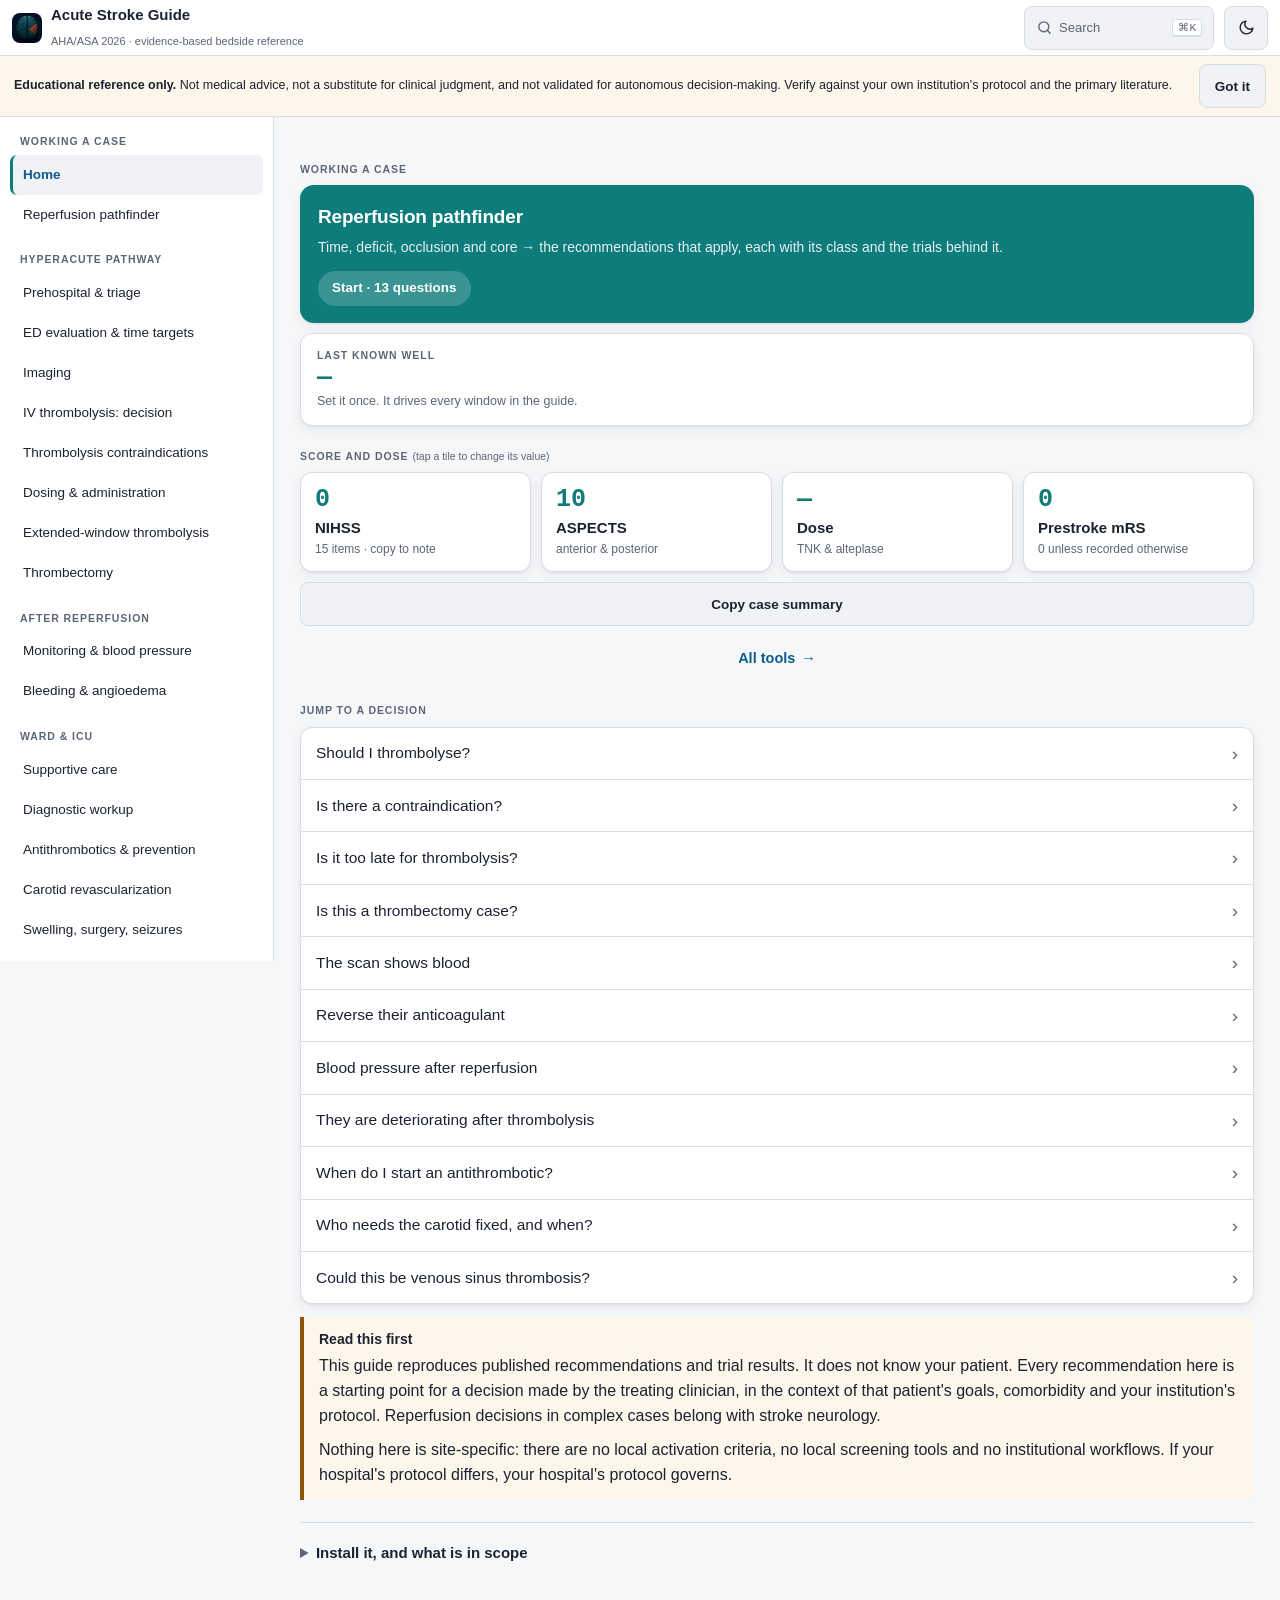
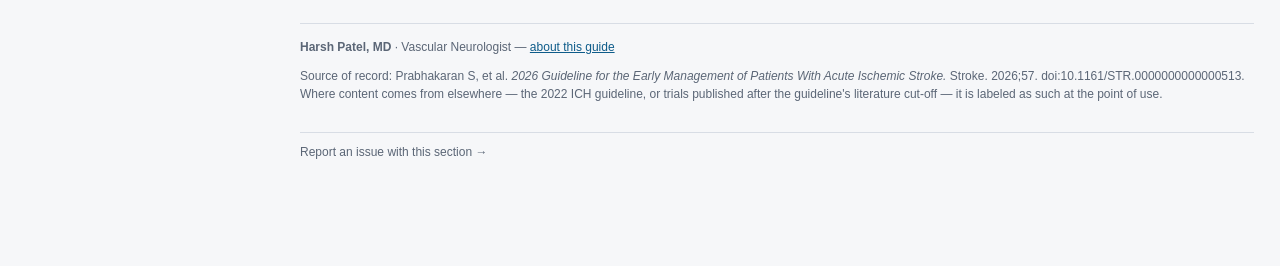
==== commit 3167d2a4: "EXPECTS: late-window alteplase in posterior circulation stroke Add EXPECTS (NEJM 2025, post-guidelin" ====
--- a/index.html
+++ b/index.html
@@ -1,5 +1,5 @@
 <!DOCTYPE html>
-<html lang="en" data-theme="light" data-version="1.24.0">
+<html lang="en" data-theme="light" data-version="1.28.0">
 <head>
 <meta charset="UTF-8">
 <meta name="viewport" content="width=device-width, initial-scale=1, viewport-fit=cover">
@@ -216,6 +216,14 @@
     <p class="pfgroup">The scan</p>
     <div class="row">
       <div class="field">
+        <label for="pfTerritory">Territory</label>
+        <select id="pfTerritory" class="seg-src">
+          <option value="">Select…</option>
+          <option value="anterior" selected>Anterior</option>
+          <option value="posterior">Posterior</option>
+        </select>
+      </div>
+      <div class="field">
         <label for="pfIch">Hemorrhage on NCCT?</label>
         <select id="pfIch" class="seg-src">
           <option value="">Select…</option>
@@ -233,10 +241,11 @@
         </select>
       </div>
       <div class="field">
-        <label for="pfPcAspects">PC-ASPECTS <span class="field__h">basilar only</span></label>
+        <label for="pfPcAspects">PC-ASPECTS <span class="field__h">posterior circulation</span></label>
         <select id="pfPcAspects" class="seg-src">
           <option value="">Select…</option>
-          <option value="ge6">6 or more</option>
+          <option value="ge7">7–10</option>
+          <option value="6">6</option>
           <option value="lt6">Less than 6</option>
         </select>
       </div>
@@ -357,8 +366,18 @@
   <h2>Where to take the patient</h2>
   <div class="note">
     <div class="note__t">The 2026 change</div>
-    <p style="margin-bottom:0">Earlier guidance was "nearest thrombolytic-capable facility". The 2026 guideline now endorses considering the local system's characteristics and, <strong>in the absence of well-functioning systems with rapid interhospital transfer</strong>, direct transport to the nearest EVT-capable hospital. Where rapid transfer processes do work well, the drip-and-ship model remains appropriate. RACECAT, the cluster-randomized trial in non-urban Catalonia, did not settle this question.</p>
-  </div>
+    <p style="margin-bottom:0">Earlier guidance was "nearest thrombolytic-capable facility". The 2026 guideline now endorses considering the local system's characteristics and, <strong>in the absence of well-functioning systems with rapid interhospital transfer</strong>, direct transport to the nearest EVT-capable hospital. Where rapid transfer works well, drip-and-ship remains the answer: in RACECAT (non-urban Catalonia, n=1401) bypassing the local stroke center for a distant thrombectomy center did not improve 90-day outcome, and fewer patients received thrombolysis (47.5% vs 60.4%). RACECAT does not answer the question for regions without an efficient local system.</p>
+  </div>
+  <div class="tablewrap"><table>
+    <thead><tr><th>Recommendation</th><th>Class</th></tr></thead>
+    <tbody>
+      <tr><td>Transport to the closest appropriate stroke-capable facility rather than a non-stroke hospital</td><td><span class="cor cor-1">1</span> <span class="loe">B-NR</span></td></tr>
+      <tr><td>Suspected LVO: direct transport to a thrombectomy-capable center can be beneficial</td><td><span class="cor cor-2a">2a</span> <span class="loe">B-NR</span></td></tr>
+      <tr><td>No well-coordinated system or proficient local thrombolysis/transfer: direct transport of suspected LVO to the closest thrombectomy center may be reasonable, if it will not disqualify the patient from IVT</td><td><span class="cor cor-2b">2b</span> <span class="loe">B-NR</span></td></tr>
+      <tr><td>Well-coordinated system with proficient local hospitals: bypassing to a distant (e.g. 45–60 min) thrombectomy center does not improve 3-month outcome (RACECAT)</td><td><span class="cor cor-3n">3: No Benefit</span> <span class="loe">B-R</span></td></tr>
+      <tr><td>Hospitals and EMS should agree protocols that prioritize interhospital transfer to cut door-in-door-out time</td><td><span class="cor cor-1">1</span> <span class="loe">B-NR</span></td></tr>
+    </tbody>
+  </table></div>
 
   <h2>Mobile stroke units</h2>
   <p>MSUs are now recommended where available: multiple randomized studies, including B_PROUD and BEST-MSU, show faster thrombolysis and better functional outcomes than conventional EMS for eligible patients. This is a new recommendation in the 2026 guideline.</p>
@@ -451,6 +470,10 @@
     <div class="note__t">Direct to angiography suite (DTAS)</div>
     <p>For prehospital-suspected LVO on a validated severity scale (e.g. RACE &gt;4) who are EVT-eligible, bypassing conventional imaging for flat-panel head CT in the angio suite <em>may be considered</em> <span class="cor cor-2b">COR 2b</span> <span class="loe">B-R</span>.</p>
     <p style="margin-bottom:0">For transferred patients with an established LVO who are EVT-eligible, DTAS without repeat brain imaging may be considered — unless there has been clinical change or transfer delay <span class="cor cor-2b">COR 2b</span> <span class="loe">B-NR</span>.</p>
+  </div>
+  <div class="note note--warn">
+    <div class="note__t">DIRECT ANGIO — a harm signal against the first scenario <span class="pill">post-guideline</span></div>
+    <p style="margin-bottom:0">DIRECT ANGIO (Lancet Neurol 2026, France) randomized patients presenting within 5 h with severe deficits suggestive of LVO to direct angio-suite transfer or conventional imaging first. It was stopped early for safety: sICH <strong>15% (5/34) vs 0% (0/42)</strong> (adjusted OR 11.0, 95% CI 1.28–1406), with no sign of benefit (mRS 0–2 36% vs 42%). Small and truncated, so imprecise — but it is the reason to be cautious before bypassing CT on clinical suspicion alone.</p>
   </div>
 
   <h2>ASPECTS</h2>
@@ -557,6 +580,13 @@
     <li><strong>Sonothrombolysis</strong> — no benefit in NOR-SASS or CLOTBUST-ER</li>
   </ul>
 
+  <div class="note">
+    <div class="note__t">Antiplatelet adjuncts to IVT — two positive trials, no class yet <span class="pill">post-guideline</span></div>
+    <p><strong>TAPIS</strong> (Lancet 2026, n=1382, China): IVT-treated patients with NIHSS 4–10 received oral ticagrelor 180 mg plus aspirin 100 mg within 6 h of onset — before, during or after the bolus — then ticagrelor 90 mg twice daily with aspirin to day 7. mRS 0–1 at 90 days <strong>68.7% vs 62.0%</strong> (RR 1.11, 95% CI 1.03–1.20). sICH 0.9% vs 0.7%, with confidence intervals too wide to exclude a small increase.</p>
+    <p><strong>INSTANT</strong> (JAMA 2026, n=359, China): IV tirofiban started 4–24 h after tenecteplase in patients with no large or medium vessel occlusion and no cardioembolic source who had not improved, fluctuated or deteriorated. mRS 0–1 <strong>63.8% vs 52.2%</strong> (RR 1.22, 95% CI 1.02–1.46). sICH 0.9% vs 0%.</p>
+    <p style="margin-bottom:0">Both cut against the usual 24-hour antithrombotic pause after IVT (<a href="#antithrombotics">COR 2b</a>), and both come from single-country trials. Neither changes a recommendation yet. Oral DAPT is not IV aspirin, which remains <span class="cor cor-3h">COR 3: Harm</span> within 90 min of IVT.</p>
+  </div>
+
   <h2>Other fibrinolytic agents</h2>
   <div class="tablewrap"><table>
     <thead><tr><th>Agent</th><th>Recommendation</th><th>Class</th></tr></thead>
@@ -573,7 +603,7 @@
   <p class="src">Alteplase and tenecteplase remain the Class 1 options within 4.5 h. Reteplase and mutant prourokinase carry weak recommendations and are not widely available for stroke.</p>
 
   <h2>Central retinal artery occlusion</h2>
-  <p>In adults with acute nonarteritic CRAO causing disabling visual loss who are otherwise eligible, the usefulness of IVT within 4.5 h is <em>uncertain</em> <span class="cor cor-2b">COR 2b</span> <span class="loe">C-LD</span>. Three European randomized trials (THEIA, TenCRAOS, REVISION) will settle this; decide within a shared decision-making frame referencing the patient's baseline visual function.</p>
+  <p>In adults with acute nonarteritic CRAO causing disabling visual loss who are otherwise eligible, the usefulness of IVT within 4.5 h is <em>uncertain</em> <span class="cor cor-2b">COR 2b</span> <span class="loe">C-LD</span>. Two of the three European trials meant to settle this have now reported, and neither showed benefit <span class="pill">post-guideline</span>: <strong>THEIA</strong> (Lancet Neurol 2025, alteplase vs aspirin, n=70) was underpowered — visual improvement 66% vs 48%, not significant — with no symptomatic hemorrhage; <strong>TenCRAOS</strong> (NEJM 2026, tenecteplase vs aspirin, n=78) found vision recovery in 20% vs 24%, with more adverse events and one fatal intracranial hemorrhage on tenecteplase. REVISION (alteplase vs placebo) has not yet published, and an individual-patient meta-analysis of the trials is planned. If IVT is offered, do it within a shared decision-making frame referencing the patient's baseline visual function — and say plainly that the completed trials were negative.</p>
 
   <p class="src">Sections 4.6.1, 4.6.2, 4.6.5 and Tables 4 and 8, 2026 AHA/ASA AIS guideline.</p>
 </section>
@@ -582,6 +612,21 @@
 <section class="section" id="contraindications" data-title="Thrombolysis contraindications">
   <h1>Thrombolysis contraindications</h1>
   <p class="lede">Three tiers, taken directly from Table 8 of the guideline. Very little in the middle tier is a hard stop — most of it is a conversation with a consultant.</p>
+
+  <h2>Check these first — they sit outside Table 8</h2>
+  <p>Table 8 is not the whole list. The guideline handles glucose, blood pressure and a few other gates in its recommendations rather than in the table, so they are easy to miss.</p>
+  <div class="tablewrap"><table>
+    <thead><tr><th>Check</th><th>What to do</th><th>Class</th></tr></thead>
+    <tbody>
+      <tr><td><strong>Blood glucose</strong> — the one test that must precede the bolus</td><td>Measure before IVT. Severe hypoglycemia (typically <strong>&lt;50 mg/dL</strong>) or hyperglycemia (<strong>&gt;400 mg/dL</strong>) can mimic stroke: correct it, then reassess. <strong>Not a contraindication in itself</strong> — if a disabling deficit persists after correction to normoglycemia, give IVT</td><td><span class="cor cor-1">1</span> <span class="loe">B-NR</span><br><span class="cor cor-1">1</span> <span class="loe">C-LD</span></td></tr>
+      <tr><td><strong>Blood pressure</strong></td><td>Lower to <strong>SBP &lt;185 and DBP &lt;110</strong> before starting IVT. Do not give it until the pressure is under those limits; then keep it <strong>&lt;180/105</strong> for 24 h. <a href="#post">BP targets →</a></td><td><span class="cor cor-1">1</span> <span class="loe">B-NR</span></td></tr>
+      <tr><td><strong>Non-disabling deficit</strong> within 4.5 h</td><td>IVT not recommended — give DAPT instead. <a href="#thrombolysis">What counts as disabling →</a></td><td><span class="cor cor-3n">3: No Benefit</span> <span class="loe">B-R</span></td></tr>
+      <tr><td><strong>&gt;10 cerebral microbleeds</strong> on a prior MRI</td><td>Usefulness uncertain; sICH risk may be higher. 1–10 microbleeds: treatment is reasonable (<span class="cor cor-2a">2a</span>). Unknown burden: do not get an MRI first (<span class="cor cor-1">1</span>)</td><td><span class="cor cor-2b">2b</span> <span class="loe">B-NR</span></td></tr>
+      <tr><td><strong>Antiplatelet therapy</strong>, single or dual</td><td>Not a contraindication — treat</td><td><span class="cor cor-1">1</span> <span class="loe">B-NR</span></td></tr>
+      <tr><td><strong>Full-dose heparin or LMWH</strong></td><td>Recent heparin is why the coagulation tests must come back before the bolus (see the coagulopathy row under Absolute). For therapeutic LMWH the 2026 guideline gives no rule — it lists full-dose anticoagulation alongside IVT as a knowledge gap. Older guidance treated a full dose within 24 h as a contraindication</td><td>—</td></tr>
+    </tbody>
+  </table></div>
+  <p class="src">Sections 4.3 and 4.6.1, 2026 AHA/ASA AIS guideline. DOAC exposure within 48 h is in the Relative tab below.</p>
 
   <div class="tabs" data-tabs role="tablist">
     <button class="tab" role="tab" aria-selected="true" aria-controls="ci-abs" id="t-abs">Absolute</button>
@@ -733,21 +778,26 @@
         <td><span class="cor cor-2a">2a</span> <span class="loe">B-R</span></td>
       </tr>
       <tr>
-        <td><strong>4.5–9 h from LKW</strong>, or waking with symptoms within 9 h of the sleep midpoint, with salvageable penumbra on automated perfusion imaging</td>
-        <td>IVT may be reasonable (EXTEND, ECASS-4)</td>
+        <td><strong>Not eligible for thrombectomy</strong>, 4.5–9 h from LKW or waking with symptoms within 9 h of the sleep midpoint, with salvageable penumbra on automated perfusion imaging</td>
+        <td>IVT can be beneficial (EXTEND, ECASS-4)</td>
         <td><span class="cor cor-2a">2a</span> <span class="loe">B-R</span></td>
       </tr>
       <tr>
         <td><strong>4.5–24 h, LVO with salvageable penumbra, who cannot receive EVT</strong></td>
-        <td>IVT directed by clinicians with expertise in thrombolytic stroke care may be beneficial (TRACE-III, HOPE)</td>
+        <td>IVT directed by clinicians with expertise in thrombolytic stroke care may be beneficial (TRACE-III)</td>
         <td><span class="cor cor-2b">2b</span> <span class="loe">B-R</span></td>
+      </tr>
+      <tr>
+        <td><strong>Posterior circulation, 4.5–24 h, no planned EVT</strong>, PC-ASPECTS ≥7 on NCCT or DWI — no perfusion imaging</td>
+        <td>Not addressed by the guideline. EXPECTS <span class="pill">post-guideline</span> showed benefit from alteplase — see below</td>
+        <td><small>No class</small></td>
       </tr>
     </tbody>
   </table></div>
 
   <div class="note note--warn">
     <div class="note__t">If thrombectomy is available, thrombectomy wins</div>
-    <p style="margin-bottom:0">The 4.5–24 h thrombolysis recommendation is explicitly for patients who <em>cannot</em> receive EVT. In TIMELESS, tenecteplase did not improve outcomes over placebo in patients undergoing EVT in the 4.5–24 h window. Do not delay thrombectomy to observe the response to a late thrombolytic.</p>
+    <p style="margin-bottom:0">Both perfusion-based recommendations are written for patients who <em>cannot</em> receive EVT — the 4.5–9 h one as much as the 4.5–24 h one. In TIMELESS, tenecteplase did not improve outcomes over placebo in patients undergoing EVT in the 4.5–24 h window, and TNK-PLUS <span class="pill">post-guideline</span> confirmed it for M1 and proximal M2 occlusion: mRS 0–2 44.2% vs 43.2%, sICH 5.1% vs 2.6%. Do not delay thrombectomy to observe the response to a late thrombolytic.</p>
   </div>
 
   <h2>Imaging criteria used in each trial</h2>
@@ -761,9 +811,10 @@
       <tr><td><strong>EXTEND</strong></td><td>CTP or DWI/PWI: penumbra:core ratio &gt;1.2, mismatch &gt;10 mL, core &lt;70 mL</td></tr>
       <tr><td><strong>TIMELESS</strong></td><td>Ratio &gt;1.8, penumbra &gt;15 mL, core &lt;70 mL (RAPID)</td></tr>
       <tr><td><strong>TRACE-III</strong></td><td>Ratio &gt;1.8, penumbra &gt;15 mL, core &lt;70 mL (iStroke)</td></tr>
-    </tbody>
-  </table></div>
-  <p class="src">Table 3, 2026 AHA/ASA AIS guideline. Core = rCBF &lt;30% or the DWI lesion; penumbra = Tmax &gt;6 s unless stated.</p>
+      <tr><td><strong>EXPECTS</strong> <span class="pill">post-guideline</span></td><td>Posterior circulation only. <strong>No perfusion or mismatch requirement</strong>: PC-ASPECTS ≥7 on DWI, or on NCCT if DWI scored &lt;7 or MRI was not done</td></tr>
+    </tbody>
+  </table></div>
+  <p class="src">Table 3, 2026 AHA/ASA AIS guideline (EXPECTS row added — it postdates the table). Core = rCBF &lt;30% or the DWI lesion; penumbra = Tmax &gt;6 s unless stated.</p>
 
   <h2>Trials in the 4.5–24 hour window</h2>
   <div class="tablewrap"><table>
@@ -777,7 +828,7 @@
         <td>3.0% vs 0.8%</td>
       </tr>
       <tr>
-        <td><strong>HOPE</strong><br><small>JAMA 2025;334:788, n=372, China</small></td>
+        <td><strong>HOPE</strong><br><small>JAMA 2025;334:788, n=372, China</small><br><span class="pill">post-guideline</span></td>
         <td>Any AIS with perfusion mismatch, LVO or not, no initial plan for EVT, 4.5–24 h</td>
         <td>Alteplase 0.9</td>
         <td>mRS 0–1: <strong>40.3% vs 26.3%</strong> (adjusted RR 1.52, 95% CI 1.14–2.02, P=0.004)</td>
@@ -791,6 +842,13 @@
         <td>2.8% vs 0%<br><small>90-day mortality 5.0% vs 3.2%</small></td>
       </tr>
       <tr>
+        <td><strong>EXPECTS</strong><br><small>NEJM 2025;392:1288, n=234, China</small><br><span class="pill">post-guideline</span></td>
+        <td><strong>Posterior circulation</strong>, no planned EVT, 4.5–24 h, NIHSS ≥1 (median 3), prestroke mRS 0–1, PC-ASPECTS ≥7; no perfusion imaging</td>
+        <td>Alteplase 0.9</td>
+        <td>mRS 0–2: <strong>89.6% vs 72.6%</strong> (adjusted RR 1.16, 95% CI 1.03–1.30, P=0.01)</td>
+        <td>1.7% vs 0.9%<br><small>90-day mortality 5.2% vs 8.5%</small></td>
+      </tr>
+      <tr>
         <td><strong>EXTEND</strong><br><small>NEJM 2019, n=225</small></td>
         <td>Mixed, 4.5–9 h, perfusion mismatch</td>
         <td>Alteplase 0.9</td>
@@ -806,15 +864,22 @@
     <p style="margin-bottom:0">Whether to act on it before it appears in a guideline is a local governance decision, not a lookup.</p>
   </div>
 
+  <div class="note">
+    <div class="note__t">Posterior circulation — reading EXPECTS honestly <span class="pill">post-guideline</span></div>
+    <p>EXPECTS (Yan et al., NEJM April 2025) randomized 234 patients with posterior circulation stroke 4.5–24 h from last known well, with no thrombectomy planned, to alteplase 0.9 mg/kg or standard medical care at 30 Chinese centers. Unwitnessed and wake-up onset counted from the midpoint between last known well and discovery. It is the only one of the late-window trials to select on <strong>plain imaging alone</strong> — PC-ASPECTS ≥7 — with no perfusion requirement. Functional independence (mRS 0–2) at 90 days: <strong>89.6% vs 72.6%</strong>, adjusted RR 1.16 (95% CI 1.03–1.30). sICH 1.7% vs 0.9%; death 5.2% vs 8.5%.</p>
+    <p>It was published after the 2026 guideline's literature cut-off (March 2025) and carries <strong>no class of recommendation</strong>. Read it with its limits: open-label with blinded outcome assessment, single country, modest size, and a <strong>mild</strong> population — median NIHSS 3 — whose high control-arm independence rate leaves a small absolute margin to work with. Only 16 basilar occlusions were enrolled, so it says little about basilar occlusion, where thrombectomy is the priority. Remember that the NIHSS undersamples posterior circulation deficits: a low score with vertigo, ataxia or a hemianopia can still be disabling.</p>
+    <p style="margin-bottom:0">Like OPTION, acting on it before a guideline does is a local governance decision.</p>
+  </div>
+
   <div class="note note--danger">
     <div class="note__t">A safety signal worth knowing</div>
     <p style="margin-bottom:0">Where NCCT hypodensity is <em>larger</em> than the perfusion-defined core, the mismatch is internally inconsistent and sICH risk is higher. Read the plain CT alongside the perfusion maps rather than trusting the automated output alone. All standard contraindications to thrombolysis apply unchanged in the extended window.</p>
   </div>
 
   <h2>If perfusion imaging is unavailable</h2>
-  <p>MRI with DWI–FLAIR mismatch is the guideline-supported alternative for unknown-onset stroke — a DWI lesion with no corresponding FLAIR change indicates a biological onset likely within 4.5 hours. For CT-only selection of wake-up stroke, TWIST showed a favorable direction of effect but was underpowered; the guideline lists this as an open question, especially important for low-resource settings.</p>
-
-  <p class="src">Section 4.6.3 and Table 3, 2026 AHA/ASA AIS guideline; OPTION doi:10.1001/jama.2026.0210; HOPE doi:10.1001/jama.2025.12063.</p>
+  <p>MRI with DWI–FLAIR mismatch is the guideline-supported alternative for unknown-onset stroke — a DWI lesion with no corresponding FLAIR change indicates a biological onset likely within 4.5 hours. In the <strong>posterior circulation</strong>, EXPECTS <span class="pill">post-guideline</span> selected on PC-ASPECTS ≥7 alone, without perfusion, out to 24 h. For CT-only selection of wake-up stroke, TWIST showed a favorable direction of effect but was underpowered; the guideline lists this as an open question, especially important for low-resource settings.</p>
+
+  <p class="src">Section 4.6.3 and Table 3, 2026 AHA/ASA AIS guideline; OPTION doi:10.1001/jama.2026.0210; HOPE doi:10.1001/jama.2025.12063; EXPECTS doi:10.1056/NEJMoa2413344.</p>
 </section>
 
 <!-- ====================================================================== EVT -->
@@ -872,6 +937,12 @@
     </tbody>
   </table></div>
   <p class="src">Recent RCTs of medium and distal vessel occlusion showed no significant improvement with EVT, though the guideline notes there may be subgroups within this category worth further investigation.</p>
+  <div class="note">
+    <div class="note__t">Medium-vessel occlusion — three new results <span class="pill">post-guideline</span></div>
+    <p><strong>ORIENTAL-MeVO</strong> (NEJM 2026, n=563, China) is the first positive MeVO trial. It required NIHSS ≥6 within 24 h (median NIHSS 10). mRS 0–2 <strong>58.6% vs 46.6%</strong> (adjusted rate ratio 1.24, 95% CI 1.07–1.44); sICH 4.7% vs 2.2%; mortality 11.1% vs 10.2%.</p>
+    <p><strong>DISCOUNT</strong> (JAMA 2026, n=244, France) was stopped early for futility and harm: mRS 0–2 62% vs 68% (OR 0.73, 95% CI 0.40–1.31); among patients who actually had thrombectomy, sICH 11% vs 3% and subarachnoid hemorrhage 13% vs 2%. <strong>DISTAL</strong> at 12 months (Lancet Neurol 2026, n=543) stayed neutral (common OR 0.81, 95% CI 0.59–1.12).</p>
+    <p style="margin-bottom:0">The COR 3: No Benefit stands. ORIENTAL-MeVO enrolled more severe strokes (median NIHSS 10) than DISCOUNT (8) or DISTAL (6), which makes moderate-to-severe MeVO the most plausible "subgroup worth further investigation" — but one open-label trial from one country against three neutral or harmful ones is not grounds for routine treatment.</p>
+  </div>
 
   <h2>Basilar artery occlusion</h2>
   <div class="tablewrap"><table>
@@ -882,11 +953,25 @@
     </tbody>
   </table></div>
   <p>This is one of the ten top take-home messages of the 2026 guideline: a strong recommendation for EVT in basilar occlusion within 24 hours with NIHSS ≥10, where previous guidance was equivocal.</p>
+  <div class="note">
+    <div class="note__t">Tenecteplase in basilar occlusion — TRACE-5 <span class="pill">post-guideline</span></div>
+    <p style="margin-bottom:0">TRACE-5 (Lancet 2026, n=452, China) randomized basilar occlusion within 24 h to tenecteplase 0.25 mg/kg or standard care; 49% went on to thrombectomy. mRS 0–1, or return to baseline if prestroke mRS was 2–3: <strong>38% vs 29%</strong> (adjusted rate ratio 1.50, 95% CI 1.09–2.08). sICH 2% vs 3%; mortality 29% vs 31%. It supports IVT in basilar occlusion beyond 4.5 h but carries no class of recommendation, and it does not displace thrombectomy — the COR 1 above is unchanged. EXPECTS <span class="pill">post-guideline</span>, the other late-window posterior circulation IVT trial, excluded planned thrombectomy and enrolled only 16 basilar occlusions; it is about non-EVT posterior strokes, not basilar occlusion — see <a href="#extended">extended-window thrombolysis</a>.</p>
+  </div>
 
   <h2>Thrombolysis before thrombectomy</h2>
   <div class="note">
     <p>Bridging IVT remains standard for IVT-eligible patients. Two Chinese RCTs found EVT alone noninferior; four other trials failed to confirm superiority or noninferiority of EVT alone, favoring combined therapy for reperfusion efficacy and 90-day outcomes. No trial showed increased sICH from adding IVT.</p>
     <p style="margin-bottom:0"><strong>Do not delay EVT after thrombolysis to assess for clinical improvement.</strong></p>
+  </div>
+
+  <h2>After successful reperfusion: adjuncts under study</h2>
+  <div class="note">
+    <div class="note__t">Intra-arterial thrombolysis and tirofiban after EVT <span class="pill">post-guideline</span></div>
+    <p><strong>PEARL</strong> (JAMA 2025, n=324, China): intra-arterial alteplase after eTICI ≥2b in anterior LVO. mRS 0–1 <strong>44.8% vs 30.2%</strong> (adjusted RR 1.45, 95% CI 1.08–1.96); sICH 4.3% vs 5.0%; mortality 17.1% vs 11.3% (not significant).</p>
+    <p><strong>CHOICE-2</strong> (JAMA 2026, n=440, Spain): intra-arterial alteplase 0.225 mg/kg (maximum 20 mg) over 15 min after eTICI 2b50–3. mRS 0–1 <strong>57.5% vs 42.5%</strong> (adjusted risk difference 15.0%, 95% CI 5.7–24.3); sICH 1.4% vs 0.5%; <strong>mortality 12.1% vs 6.4%</strong> (adjusted risk difference 5.9%, 95% CI 0.5–11.3, P=0.03).</p>
+    <p><strong>IAT-TOP</strong> (JAMA Neurol 2026, n=246): the same idea after basilar recanalization did not help — mRS 0–2 41.9% vs 46.7%.</p>
+    <p><strong>ATTRACTION</strong> (Lancet 2026, n=1380, China): tirofiban 5 µg/kg intra-arterial bolus, then 0.1 µg/kg/min IV for 24 h, after successful anterior reperfusion. mRS 0–2 <strong>49% vs 43%</strong> (adjusted RR 1.15, 95% CI 1.03–1.27); sICH 12% vs 9% (not significant).</p>
+    <p style="margin-bottom:0">The guideline already gives adjunctive intra-arterial thrombolysis (urokinase, alteplase or tenecteplase) after mTICI ≥2b a weak recommendation — <em>may be reasonable</em> <span class="cor cor-2b">COR 2b</span> <span class="loe">B-R</span> — on earlier trials. These newer trials do not change that class: two positive anterior-circulation trials, both with more deaths in the treated arm (significantly so in CHOICE-2), and one negative posterior-circulation trial. Tirofiban after reperfusion (ATTRACTION) has no class; tirofiban given <em>before</em> EVT is <span class="cor cor-3n">COR 3: No Benefit</span>.</p>
   </div>
 
   <h2>Technique</h2>
@@ -898,6 +983,10 @@
       <tr><td>Either general anesthesia or procedural sedation</td><td><span class="cor cor-1">1</span> <span class="loe">B-R</span></td></tr>
       <tr><td>Proximal balloon guide catheters — benefit uncertain</td><td><span class="cor cor-2b">2b</span> <span class="loe">B-R</span></td></tr>
       <tr><td>Stent retrievers for medium/distal vessel occlusions — no benefit</td><td><span class="cor cor-3n">3: No Benefit</span> <span class="loe">A</span></td></tr>
+      <tr><td>Tandem extracranial–intracranial occlusion: treating both, including emergent extracranial stenting, may be reasonable</td><td><span class="cor cor-2b">2b</span> <span class="loe">B-NR</span></td></tr>
+      <tr><td>Rescue intracranial balloon angioplasty and/or stenting after failed EVT — benefit uncertain</td><td><span class="cor cor-2b">2b</span> <span class="loe">B-NR</span></td></tr>
+      <tr><td>Adjunctive intra-arterial urokinase, alteplase or tenecteplase after mTICI ≥2b — may be reasonable</td><td><span class="cor cor-2b">2b</span> <span class="loe">B-R</span></td></tr>
+      <tr><td>Tirofiban before EVT for LVO — not useful</td><td><span class="cor cor-3n">3: No Benefit</span> <span class="loe">B-R</span></td></tr>
     </tbody>
   </table></div>
 
@@ -906,7 +995,7 @@
 
   <div class="note note--warn">
     <div class="note__t">Set expectations before you consent the family</div>
-    <p style="margin-bottom:0">Across the large-core trials, 19.5% of EVT patients achieved functional independence and 36.5% independent ambulation — against 7.5% functional independence with medical therapy alone. That is a genuine doubling, and it is a long way from the ~50% independence seen in the small-core era. NNT to prevent one additional instance of functional dependence is 8. The guideline states that a discussion with the patient and family, where feasible, is <em>essential</em> in this population.</p>
+    <p style="margin-bottom:0">Across the large-core trials, 19.5% of EVT patients achieved functional independence and 36.5% independent ambulation — against 7.5% functional independence with medical therapy alone. That is more than double, and it is a long way from the ~50% independence seen in the small-core era. NNT to prevent one additional instance of functional dependence is 8. The guideline states that a discussion with the patient and family, where feasible, is <em>essential</em> in this population.</p>
   </div>
 
   <h3><sup>*</sup> and <sup>†</sup> — who was actually studied</h3>
@@ -961,6 +1050,14 @@
   <div class="note note--danger">
     <div class="note__t">Complete reperfusion does not license a lower target</div>
     <p style="margin-bottom:0">This is spelled out in the top take-home messages: intensive systolic lowering to &lt;140 mmHg is not recommended <em>even in the setting of complete reperfusion</em> (TICI 3). The instinct to protect a freshly reperfused brain by dropping the pressure is the exact behavior the trials found harmful.</p>
+  </div>
+
+  <div class="note">
+    <div class="note__t">Three newer blood-pressure trials after EVT <span class="pill">post-guideline</span></div>
+    <p><strong>OPTIMAL-BP at 1 year</strong> (Stroke 2026, n=306): the harm of a &lt;140 target persisted — functional independence 40.5% vs 52.7% (adjusted OR 0.59, 95% CI 0.34–1.00). This reinforces the Class 3: Harm above.</p>
+    <p><strong>HOPE</strong> (JAMA Neurol 2026, n=440, Spain — a blood-pressure trial, not the HOPE thrombolysis trial) tested a <em>reperfusion-guided</em> target for 72 h: SBP 140–160 after eTICI 2b, 100–140 after 2c/3, against &lt;180. mRS 0–2 <strong>60.0% vs 47.1%</strong> (absolute difference 13.3%, 95% CI 4.1–22.6); hemorrhagic transformation 22.3% vs 31.6%; sICH and mortality unchanged.</p>
+    <p><strong>DETERMINE</strong> (Neurology 2026, n=433, France): holding mean arterial pressure within 10% of its pre-procedure value <em>during</em> thrombectomy did no better than SBP 140–180 (mRS 0–2 44.2% vs 48.8%).</p>
+    <p style="margin-bottom:0">HOPE directly contradicts the warning above for TICI 2c/3. It is one open-label trial of 440 patients against a Class 3: Harm recommendation built on several trials, so the guideline target still governs practice — but read the next guideline update for this.</p>
   </div>
 
   <h2>Patients who received neither IVT nor EVT</h2>
@@ -1050,9 +1147,12 @@
       <tr><td>In acute stroke with <strong>decreased consciousness or bulbar dysfunction</strong>, airway support and ventilatory assistance as needed for airway maintenance, protection and adequate ventilation and oxygenation</td><td><span class="cor cor-1">1</span> <span class="loe">C-LD</span></td></tr>
       <tr><td>In hypoxia, supplemental oxygen to maintain <strong>SpO₂ &gt;94%</strong></td><td><span class="cor cor-1">1</span> <span class="loe">C-LD</span></td></tr>
       <tr><td>Normobaric hyperoxia before EVT — within 6 h, NIHSS 10–20, ASPECTS ≥6, anterior LVO (M1 or carotid terminus) with planned EVT — may be reasonable</td><td><span class="cor cor-2b">2b</span> <span class="loe">B-R</span></td></tr>
-    </tbody>
-  </table></div>
-  <p class="src">Supplemental oxygen is for hypoxia. There is no recommendation to give it to a normoxic patient.</p>
+      <tr><td>Supplemental oxygen <strong>without hypoxia</strong>, in patients ineligible for EVT — not recommended</td><td><span class="cor cor-3n">3: No Benefit</span> <span class="loe">B-R</span></td></tr>
+      <tr><td>Hyperbaric oxygen for stroke from <strong>arterial air embolism</strong> — may be reasonable</td><td><span class="cor cor-2b">2b</span> <span class="loe">B-NR</span></td></tr>
+      <tr><td>Hyperbaric oxygen for any other ischemic stroke — not recommended</td><td><span class="cor cor-3n">3: No Benefit</span> <span class="loe">B-R</span></td></tr>
+    </tbody>
+  </table></div>
+  <p class="src">Supplemental oxygen is for hypoxia. For a normoxic patient who is not going to thrombectomy it is a recommendation against, not a neutral choice.</p>
 
   <h2>Head positioning</h2>
   <div class="tablewrap"><table>
@@ -1062,7 +1162,7 @@
       <tr><td>Routine <strong>Trendelenburg</strong> (−20 degrees) versus 0–30 degrees, in probable large-artery atherosclerosis with no reperfusion option — no benefit (HOPES-2)</td><td><span class="cor cor-3n">3: No Benefit</span> <span class="loe">B-R</span></td></tr>
     </tbody>
   </table></div>
-  <p class="src">Position for airway safety, aspiration risk and comfort — not as a hemodynamic intervention.</p>
+  <p class="src">Position for airway safety, aspiration risk and comfort — not as a hemodynamic intervention. After successful thrombectomy, HeadSOAR <span class="pill">post-guideline</span> (BMJ 2026, n=1368) found no difference between 30–40° and 0–10° for 72 h (adjusted generalized OR 1.12, 95% CI 0.97–1.29).</p>
 
   <h2>Treatments that do not work in acute ischemic stroke</h2>
   <p>Each of these is a <strong>recommendation against</strong>, not an absence of evidence — and the first two carry <span class="loe">A</span>, the strongest level the committee assigns.</p>
@@ -1072,11 +1172,15 @@
       <tr><td><strong>Neuroprotective agents</strong>, pharmacological or non-pharmacological, to improve functional outcome</td><td><span class="cor cor-3n">3: No Benefit</span> <span class="loe">A</span></td></tr>
       <tr><td><strong>Hemodynamic augmentation</strong> by hemodilution, high-dose albumin, or chemical vasodilators such as pentoxifylline</td><td><span class="cor cor-3n">3: No Benefit</span> <span class="loe">A</span></td></tr>
       <tr><td><strong>Mechanical hemodynamic augmentation</strong> — counterpulsation devices, sphenopalatine ganglion stimulation</td><td><span class="cor cor-3n">3: No Benefit</span> <span class="loe">B-R</span></td></tr>
-      <tr><td><strong>Emergent carotid endarterectomy or stenting</strong> for acute stroke or unstable deficit from high-grade carotid stenosis or occlusion <em>without</em> an intracranial occlusion</td><td><span class="cor cor-3n">3: No Benefit</span> <span class="loe">B-NR</span></td></tr>
+      <tr><td><strong>Emergent carotid endarterectomy (within 48 h)</strong> for acute stroke or unstable deficit from high-grade carotid stenosis or occlusion <em>without</em> an intracranial occlusion</td><td><span class="cor cor-3n">3: No Benefit</span> <span class="loe">B-NR</span></td></tr>
       <tr><td><strong>SSRIs</strong> to improve motor recovery or functional status</td><td><span class="cor cor-3n">3: No Benefit</span> <span class="loe">A</span></td></tr>
       <tr><td><strong>High-dose, very early mobilization within 24 h</strong> of onset — not recommended and <strong>may be harmful</strong> (AVERT)</td><td><span class="cor cor-3h">3: Harm</span> <span class="loe">B-R</span></td></tr>
     </tbody>
   </table></div>
+  <div class="note">
+    <div class="note__t">Two positive neuroprotection trials <span class="pill">post-guideline</span></div>
+    <p style="margin-bottom:0">Against the Class 3 for neuroprotectants, two large double-blind Chinese trials were positive. <strong>EMPHASIS</strong> (Lancet 2026, n=1724): oral minocycline within 72 h, NIHSS 4–25, mRS 0–1 52.6% vs 47.4% (adjusted RR 1.11, 95% CI 1.03–1.20). <strong>LAIS</strong> (JAMA 2026, n=997): IV loberamisal 40 mg daily for 10 days within 48 h, NIHSS 7–20, mRS 0–1 69.7% vs 56.3% (RR 1.24, 95% CI 1.12–1.36). Neither has been replicated outside China, and loberamisal is not available elsewhere. The recommendation is unchanged.</p>
+  </div>
   <p class="src">2026 AIS guideline sections 4.10, 4.11 and 4.12. Tandem cervical and intracranial occlusion during thrombectomy is a different question and is decided in the angio suite — see <a href="#evt">thrombectomy</a>.</p>
 
   <h2>Glucose</h2>
@@ -1106,7 +1210,7 @@
     <tbody>
       <tr><td><strong>Bedside swallow screen before any oral liquid or food</strong></td><td><span class="cor cor-1">1</span> <span class="loe">C-EO</span></td></tr>
       <tr><td>Reasonable for screening to be done by speech pathologists or other trained professionals</td><td><span class="cor cor-2a">2a</span> <span class="loe">C-LD</span></td></tr>
-      <tr><td>Where the patient fails or cannot participate in bedside screening, endoscopic evaluation of swallowing is reasonable</td><td><span class="cor cor-2a">2a</span> <span class="loe">B-NR</span></td></tr>
+      <tr><td>Where the patient fails or cannot participate in bedside screening, an instrumental swallowing assessment — endoscopic evaluation (FEES) or videofluoroscopy — is reasonable</td><td><span class="cor cor-2a">2a</span> <span class="loe">B-NR</span></td></tr>
       <tr><td>An oral hygiene protocol may be reasonable to reduce pneumonia risk</td><td><span class="cor cor-2b">2b</span> <span class="loe">B-NR</span></td></tr>
       <tr><td><strong>Pharyngeal electrical stimulation</strong>, non-tracheostomized stroke with dysphagia — may be reasonable to improve swallowing function (new in 2026)</td><td><span class="cor cor-2b">2b</span> <span class="loe">B-R</span></td></tr>
       <tr><td><strong>Pharyngeal electrical stimulation</strong> after ventilator weaning, in severe stroke with dysphagia requiring tracheotomy — reasonable to facilitate readiness for decannulation</td><td><span class="cor cor-2a">2a</span> <span class="loe">B-R</span></td></tr>
@@ -1147,7 +1251,7 @@
 
   <h2>Also worth doing</h2>
   <ul>
-    <li><strong>Stroke unit care</strong> — the single most reliably beneficial organizational intervention in stroke.</li>
+    <li><strong>Stroke unit care</strong> — the single most reliably beneficial organizational intervention in stroke <span class="cor cor-1">COR 1</span> <span class="loe">B-R</span>.</li>
     <li><strong>Skin assessment</strong> with an objective risk scale; patients with impaired mobility are at high risk of pressure injury.</li>
     <li><strong>Palliative care referral</strong> is reasonable for selected patients and families <span class="cor cor-2a">COR 2a</span>.</li>
   </ul>
@@ -1235,6 +1339,7 @@
       <tr><td>Aspirin within 48 h of stroke onset, to reduce death and dependency</td><td><span class="cor cor-1">1</span> <span class="loe">A</span></td></tr>
       <tr><td>Antiplatelet therapy in the first 24 h after IVT — risk uncertain. Might be considered where a concomitant condition makes such treatment substantially beneficial, or withholding it substantially risky</td><td><span class="cor cor-2b">2b</span> <span class="loe">B-NR</span></td></tr>
       <tr><td>Antiplatelet in preference to oral anticoagulation for noncardioembolic AIS or TIA</td><td><span class="cor cor-1">1</span> <span class="loe">A</span></td></tr>
+      <tr><td>IV tirofiban — efficacy for clinical outcome not well established</td><td><span class="cor cor-2b">2b</span> <span class="loe">B-R</span></td></tr>
     </tbody>
   </table></div>
 
@@ -1271,13 +1376,15 @@
     <tbody>
       <tr><td><strong>CHANCE</strong></td><td>AIS NIHSS ≤3 or TIA ABCD² ≥4</td><td>Clopidogrel 300 mg load → 75 mg/d + aspirin 75 mg, 21 days, then clopidogrel</td><td>24 h</td><td>28</td></tr>
       <tr><td><strong>POINT</strong></td><td>AIS NIHSS ≤3 or TIA ABCD² ≥4</td><td>Clopidogrel 600 mg load → 75 mg/d + aspirin 50–325 mg/d, 90 days</td><td>12 h</td><td>67</td></tr>
-      <tr><td><strong>THALES</strong></td><td>AIS NIHSS ≤5 or TIA ABCD² ≥6</td><td>Ticagrelor 180 mg load → 90 mg bd + aspirin 300–325 mg load → 75–100 mg/d, 30 days</td><td>24 h</td><td>—</td></tr>
+      <tr><td><strong>THALES</strong></td><td>AIS NIHSS ≤5 or TIA ABCD² ≥6</td><td>Ticagrelor 180 mg load → 90 mg bd + aspirin 300–325 mg load → 75–100 mg/d, 30 days</td><td>24 h</td><td>91</td></tr>
+      <tr><td><strong>CHANCE 2</strong></td><td>AIS NIHSS ≤3 or TIA ABCD² ≥4, CYP2C19 loss-of-function carrier</td><td>Ticagrelor 180 mg load → 90 mg bd + aspirin 75–300 mg load → 75 mg/d, 21 days, then ticagrelor</td><td>24 h</td><td>63</td></tr>
+      <tr><td><strong>INSPIRES</strong></td><td>AIS NIHSS ≤5 or TIA ABCD² ≥4, presumed atherosclerotic</td><td>Clopidogrel 300 mg load → 75 mg/d + aspirin 100–300 mg load → 100 mg/d, 21 days, then clopidogrel</td><td>72 h</td><td>53</td></tr>
     </tbody>
   </table></div>
   <div class="note note--warn">
     <div class="note__t">Two failure modes the guideline calls out</div>
     <p>Continuing DAPT <strong>beyond 90 days</strong> does not reduce recurrent stroke and increases bleeding.</p>
-    <p style="margin-bottom:0">And DAPT is routinely used outside its evidence. In the READAPT cohort of 1070 patients at 51 Italian centers, 32.2% started DAPT late (&gt;24 h), 63.2% never received a clopidogrel loading dose, and <strong>only 7.8% actually met the trial criteria</strong>. Late initiation, severe stroke, and post-thrombolysis use are all untested.</p>
+    <p style="margin-bottom:0">And DAPT is routinely used outside its evidence. In the READAPT cohort of 1070 patients at 51 Italian centers, 32.2% started DAPT late (&gt;24 h), 63.2% never received a clopidogrel loading dose, and <strong>only 7.8% actually met the trial criteria</strong>. Late initiation, severe stroke, and post-thrombolysis use are all untested — as is DAPT while <a href="#carotid-dapt">awaiting carotid revascularization</a>, which CHANCE, POINT and INSPIRES excluded.</p>
   </div>
 
   <h3>Symptomatic intracranial atherosclerosis</h3>
@@ -1392,7 +1499,7 @@
   <div class="note note--warn">
     <div class="note__t">Edges of the evidence</div>
     <p>Very severe stroke (NIHSS &gt;20) was under-represented in all four trials — median NIHSS was 3–6.5. The trials tested <strong>DOACs only</strong>: for warfarin (mechanical valve, valvular AF) none of this applies directly, though warfarin's delayed onset means it can reasonably be started 2–5 days earlier than a DOAC would be. Infarct size classification in ELAN was a local visual read on NCCT or DWI — not a volumetric measurement.</p>
-    <p style="margin-bottom:0"><strong>Do not bridge with heparin.</strong> Parenteral anticoagulation within 48 h increases hemorrhagic transformation without preventing recurrence, and full-dose heparin bridging was not used in any of the timing trials.</p>
+    <p style="margin-bottom:0"><strong>Do not bridge with heparin.</strong> Across 28 trials of early anticoagulation, it modestly reduced early recurrent stroke (OR 0.75) but raised symptomatic ICH (OR 2.47) and extracranial bleeding, with no effect on death or dependency — hence <span class="cor cor-3n">COR 3: No Benefit</span> within 48 h. Full-dose heparin bridging was not used in any of the DOAC timing trials.</p>
   </div>
 
   <h3>The timing trials</h3>
@@ -1596,14 +1703,50 @@
     <p style="margin-bottom:0">Asymptomatic stenosis found on workup is a <strong>medical-therapy-first</strong> diagnosis, with revascularization a selective, shared decision — not a referral reflex. And resist generalizing the CREST-2 stenting result to symptomatic disease: it was achieved by rigorously credentialed operators in anatomically favorable patients, in the population where stenting's periprocedural penalty is smallest.</p>
   </div>
 
+  <h2 id="carotid-dapt">DAPT while waiting for the procedure</h2>
+  <p>The days between a TIA or minor stroke and endarterectomy are the highest-risk days a symptomatic stenosis will have. The question is whether aspirin alone is enough to cover them, or whether clopidogrel should be added now and carried through surgery.</p>
+
+  <div class="note">
+    <div class="note__t">The AHA guidelines do not answer this — and the DAPT trials excluded these patients</div>
+    <p style="margin-bottom:0">Neither the 2021 secondary prevention nor the 2026 AIS guideline says what to give while revascularization is pending; the 2021 document asks only for "antiplatelet therapy" within intensive medical therapy <span class="cor cor-1">1</span> <span class="loe">A</span>. CHANCE, POINT and INSPIRES all <strong>excluded patients with carotid revascularization planned</strong>, and THALES excluded those whose endarterectomy would need the study drug stopped within 3 days. So the minor-stroke DAPT evidence does not transfer directly, and the recommendations below come from the European vascular surgery guideline.</p>
+  </div>
+
+  <div class="tablewrap"><table>
+    <thead><tr><th>Situation — recently symptomatic 50–99% stenosis</th><th>ESVS 2023 recommendation</th><th>ESVS class</th></tr></thead>
+    <tbody>
+      <tr><td><strong>Endarterectomy planned</strong></td><td>Perioperative <strong>aspirin + clopidogrel should be considered</strong>, started once imaging has excluded intracranial hemorrhage (Rec 27)</td><td>IIa, C</td></tr>
+      <tr><td>Endarterectomy planned, monotherapy preferred</td><td>Aspirin 300–325 mg daily for 14 days, then 75–162 mg (Rec 28)</td><td>IIa, B</td></tr>
+      <tr><td>Any endarterectomy candidate</td><td>Antiplatelet therapy throughout the perioperative period and long term (Rec 26); agree a <strong>local stroke–vascular protocol</strong> for mono vs combination therapy so the choice never delays surgery (Rec 25)</td><td>I, A · I, C</td></tr>
+      <tr><td><strong>Stenting planned</strong></td><td>Aspirin + clopidogrel <strong>recommended</strong>: clopidogrel 75 mg started ≥3 days before, or a single 300 mg load if urgent; both for ≥4 weeks after, then a single agent indefinitely (Rec 31)</td><td>I, C</td></tr>
+      <tr><td>After either procedure</td><td>Long-term aspirin + clopidogrel is <strong>not recommended</strong> without a cardiac or other vascular indication (Rec 32)</td><td>III, A</td></tr>
+    </tbody>
+  </table></div>
+  <p class="src">Naylor R, Rantner B, Ancetti S, et al. ESVS 2023 Clinical Practice Guidelines on atherosclerotic carotid and vertebral artery disease. Eur J Vasc Endovasc Surg 2023;65:7–111, doi:10.1016/j.ejvs.2022.04.011 — recommendations quoted from the full text. ESVS classes (I / IIa / IIb / III, evidence A–C) are the ESC system, not AHA COR/LOE, and are shown without the colored chips for that reason.</p>
+
+  <h3>What the evidence is</h3>
+  <ul>
+    <li><strong>Embolic signals fall.</strong> CARESS (Circulation 2005, n=107, recently symptomatic ≥50% stenosis with microemboli on TCD): adding clopidogrel to aspirin cut the proportion still embolizing at day 7 from 72.7% to 43.8% (relative reduction 39.8%, P=0.0046). Ipsilateral strokes during the 7 days: 0 on DAPT vs 4 on aspirin. Too small to prove a clinical effect, but directionally clear.</li>
+    <li><strong>Events before surgery fall.</strong> A Leicester prospective audit (Eur J Vasc Endovasc Surg 2015, n=100) added clopidogrel 75 mg in the TIA clinic; recurrent events in the median 3 days before endarterectomy fell to 3%, against 13% in the unit's earlier aspirin-only audits (OR 4.9, 95% CI 1.5–16.6). Historical controls, not a trial.</li>
+    <li><strong>Embolization after surgery falls.</strong> A single 75 mg dose of clopidogrel the night before endarterectomy on top of aspirin (Circulation 2004, randomized, n=100) cut the chance of &gt;20 postoperative emboli roughly tenfold, with longer time to hemostasis but no more bleeding complications.</li>
+    <li><strong>Ipsilateral stenosis is where DAPT earns most.</strong> In THALES, patients with ipsilateral atherosclerotic stenosis ≥30% had stroke or death at 30 days of 8.1% on ticagrelor + aspirin vs 10.9% on aspirin (HR 0.73, 95% CI 0.56–0.96), NNT 34 — versus 4.8% vs 5.4% without stenosis.</li>
+  </ul>
+
+  <h3>The cost: neck hematoma</h3>
+  <p>Operating on DAPT raises surgical bleeding in most datasets. A meta-analysis of 11 mostly observational studies (n=47,411) found more neck hematoma (OR 2.79, 95% CI 1.87–4.18) and reoperation for bleeding (OR 1.98, 1.77–2.23) with no significant reduction in perioperative stroke (OR 0.87, 0.72–1.05). Among 125,469 US endarterectomies in the Vascular Quality Initiative, after propensity matching, DAPT raised bleeding (RR 1.6, 1.4–1.8) and slightly lowered in-hospital stroke (RR 0.80, 0.7–0.9). The Dutch national audit (n=12,317) found no bleeding excess (OR 0.81, 0.58–1.13). Reoperation for hematoma matters: it carries several-fold higher stroke, MI and death.</p>
+
+  <div class="note note--ok">
+    <div class="note__t">At the bedside</div>
+    <p>For a TIA or minor stroke with a symptomatic 50–99% stenosis, once CT has excluded hemorrhage, <strong>starting aspirin plus clopidogrel while endarterectomy is arranged is reasonable</strong>. It is the ESVS position, it targets the days of highest risk, and the absolute bleeding cost is small. The CARESS regimen was clopidogrel 300 mg on day 1 then 75 mg with aspirin 75 mg; the minor-stroke loading doses are in the <a href="#antithrombotics">antithrombotics</a> section.</p>
+    <p style="margin-bottom:0"><strong>Agree the plan with the vascular surgeon on day one</strong> — not on the morning of surgery. A regimen the surgeon will not operate on, or that gets stopped to "wash out", delays the procedure and loses more than it gains. Be more cautious with a large infarct or hemorrhagic transformation, where early DAPT has not been studied. If stenting is the plan, DAPT is standard rather than optional.</p>
+  </div>
+
   <h2>Around the procedure</h2>
   <ul>
-    <li><strong>Antiplatelets.</strong> Aspirin continues through CEA; a DAPT course accompanies carotid stenting and TCAR (typically started before and continued ~30 days, then single agent). This is trial-protocol practice, not randomized evidence.</li>
     <li><strong>Hyperperfusion syndrome.</strong> A chronically hypoperfused hemisphere loses autoregulation; restored flow at normal pressure becomes an injury. Ipsilateral headache, seizures, focal deficits or ICH in the first days after revascularization — highest risk with severe stenosis, contralateral occlusion, and post-procedural hypertension. New headache or neurological change after CEA/CAS = urgent imaging and strict blood pressure control (many protocols target SBP &lt;140 mmHg).</li>
     <li><strong>Tandem lesions during thrombectomy</strong> are a different decision made in the angio suite — emergent extracranial stenting alongside EVT may be reasonable <span class="cor cor-2b">2b</span> <span class="loe">B-NR</span> <em>(2026)</em>. See <a href="#evt">Thrombectomy</a>.</li>
   </ul>
 
-  <p class="src">Kleindorfer DO, et al. 2021 Guideline for the Prevention of Stroke in Patients With Stroke and TIA. Stroke 2021;52:e364–e467, doi:10.1161/STR.0000000000000375 — COR/LOE transcribed from the guideline text. Trial figures verified against the primary abstracts: NASCET doi:10.1056/NEJM199108153250701 and doi:10.1056/NEJM199811123392002; Rothwell pooled analyses doi:10.1016/s0140-6736(03)12228-3 and doi:10.1016/S0140-6736(04)15785-1; Swedvasc doi:10.1161/STROKEAHA.111.639344; CREST doi:10.1056/NEJMoa0912321; CSTC age analysis doi:10.1016/S0140-6736(15)01309-4; ACST-2 doi:10.1016/S0140-6736(21)01910-3; CREST-2 doi:10.1056/NEJMoa2508800. TCAR registry comparison (JAMA 2019, doi:10.1001/jama.2019.18441) is observational. The DAPT-around-stenting and SBP &lt;140 items are consensus practice, not trial-verified.</p>
+  <p class="src">Kleindorfer DO, et al. 2021 Guideline for the Prevention of Stroke in Patients With Stroke and TIA. Stroke 2021;52:e364–e467, doi:10.1161/STR.0000000000000375 — COR/LOE transcribed from the guideline text. Trial figures verified against the primary abstracts: NASCET doi:10.1056/NEJM199108153250701 and doi:10.1056/NEJM199811123392002; Rothwell pooled analyses doi:10.1016/s0140-6736(03)12228-3 and doi:10.1016/S0140-6736(04)15785-1; Swedvasc doi:10.1161/STROKEAHA.111.639344; CREST doi:10.1056/NEJMoa0912321; CSTC age analysis doi:10.1016/S0140-6736(15)01309-4; ACST-2 doi:10.1016/S0140-6736(21)01910-3; CREST-2 doi:10.1056/NEJMoa2508800. TCAR registry comparison (JAMA 2019, doi:10.1001/jama.2019.18441) is observational. The SBP &lt;140 item is consensus practice, not trial-verified. Antiplatelet recommendations while revascularization is pending are from the ESVS 2023 guideline (see above).</p>
 </section>
 
 <!-- ====================================================================== CVT -->
@@ -1703,7 +1846,7 @@
       <li><strong>Blood pressure</strong> — start lowering within 2 hours, reach target within 1 hour.</li>
       <li><strong>Reverse the anticoagulant</strong> — the single most time-critical drug decision. <a href="#reversal">Reversal table →</a></li>
       <li><strong>Neurosurgical consultation</strong> for cerebellar hemorrhage, hydrocephalus, intraventricular extension, or a lobar hematoma of 30–80 mL.</li>
-      <li><strong>Avoid early prognostication.</strong> Do not withdraw care in the first 24 hours; early do-not-resuscitate orders are an independent predictor of death.</li>
+      <li><strong>Avoid early prognostication.</strong> Without a prior documented wish to limit care, hold off new DNAR orders and withdrawal of support until at least the second full hospital day; early DNAR orders are an independent predictor of death.</li>
     </ol>
   </div>
 
@@ -1722,6 +1865,11 @@
   <div class="note note--ok">
     <div class="note__t">INTERACT3 — the bundle beats any single component</div>
     <p style="margin-bottom:0">A stepped-wedge cluster-randomized trial across 121 hospitals in 10 countries (n=7036) tested a goal-directed care bundle: intensive SBP lowering to &lt;140, glucose control (6.1–7.8 mmol/L without diabetes, 7.8–10.0 with), temperature ≤37.5 °C, and reversal of warfarin to INR &lt;1.5, each within 1 hour. Poor functional outcome fell (common OR 0.86, 95% CI 0.76–0.97, P=0.015) with fewer serious adverse events (16.0% vs 20.1%). <em>Lancet</em> 2023;402:27–40. doi:10.1016/S0140-6736(23)00806-1</p>
+  </div>
+
+  <div class="note note--warn">
+    <div class="note__t">Recombinant factor VIIa — FASTEST was negative <span class="pill">post-guideline</span></div>
+    <p style="margin-bottom:0">The 2022 guideline calls rFVIIa's effect on function <em>unclear</em> <span class="cor cor-2b">COR 2b</span> <span class="loe">B-R</span>. FASTEST (Lancet 2026, n=626) gave 80 µg/kg within 2 h of onset to the population most likely to benefit and stopped for futility: hematoma growth fell by 3.7 mL, but 180-day mRS did not improve (common OR 1.09, 95% CI 0.79–1.51) and life-threatening thromboembolic events rose (15 vs 4; RR 3.41, 95% CI 1.14–10.15). It slows growth without improving outcome, and has no routine role in spontaneous ICH.</p>
   </div>
 
   <h2>Glucose, temperature, seizures, ICP, VTE</h2>
@@ -1759,7 +1907,7 @@
     <tbody>
       <tr><td><strong>Score the hemorrhage</strong></td><td>A baseline measure of overall severity is recommended as part of the initial evaluation</td><td><span class="cor cor-1">1</span> <span class="loe">B-NR</span></td></tr>
       <tr><td><strong>Do not prognosticate from it</strong></td><td>A baseline severity score <strong>should not be used as the sole basis</strong> for forecasting individual prognosis or for limiting life-sustaining treatment</td><td><span class="cor cor-3n">3: No Benefit</span> <span class="loe">B-NR</span></td></tr>
-      <tr><td><strong>Postpone new DNAR orders</strong></td><td>Where there is no pre-existing documented request to limit life-sustaining therapy, aggressive care including postponement of new DNAR orders until at least the second full day is reasonable</td><td><span class="cor cor-2a">2a</span> <span class="loe">B-NR</span></td></tr>
+      <tr><td><strong>Postpone new DNAR orders</strong></td><td>Where there is no pre-existing documented request to limit life-sustaining therapy, aggressive care, including postponing new DNAR orders or withdrawal of support until at least the second full hospital day, is reasonable</td><td><span class="cor cor-2a">2a</span> <span class="loe">B-NR</span></td></tr>
       <tr><td><strong>DNAR is not comfort-only</strong></td><td>In a patient who does have DNAR status, <strong>limiting other medical and surgical interventions</strong> — unless the patient or surrogate explicitly specified it — <strong>is associated with harm</strong>. DNAR means do not attempt resuscitation, and nothing else</td><td><span class="cor cor-3h">3: Harm</span> <span class="loe">B-NR</span></td></tr>
       <tr><td><strong>Shared decision-making</strong></td><td>Where the patient cannot fully participate, a shared model between surrogates and clinicians is reasonable</td><td><span class="cor cor-2a">2a</span> <span class="loe">C-LD</span></td></tr>
     </tbody>
@@ -2164,7 +2312,7 @@
   <div class="readout" aria-live="polite">
     <div class="row">
       <div><div class="readout__label">PC-ASPECTS</div><div class="readout__value" id="pcScore">10</div></div>
-      <div><div class="readout__label">Band</div><div class="readout__value" style="font-size:16px" id="pcBand">PC-ASPECTS ≥6 — meets the imaging criterion</div></div>
+      <div><div class="readout__label">Band</div><div class="readout__value" style="font-size:16px" id="pcBand">PC-ASPECTS ≥7 — meets the basilar EVT and EXPECTS criteria</div></div>
     </div>
     <div class="readout__note">Affected regions: <span id="pcRegions">none</span> · Brainstem points lost: <span id="pcPmi">0</span> of 4</div>
   </div>
@@ -2218,6 +2366,7 @@
       <tr><td>Basilar occlusion, prestroke mRS 0–1, <strong>NIHSS ≥10</strong>, PC-ASPECTS <strong>≥6</strong>, within 24 h</td><td>EVT is recommended to improve function and reduce mortality <span class="cor cor-1">1</span> <span class="loe">A</span> (ATTENTION, BAOCHE)</td></tr>
       <tr><td>Basilar occlusion, prestroke mRS 0–1, <strong>NIHSS 6–9</strong>, PC-ASPECTS ≥6, within 24 h</td><td>Effectiveness is not well established <span class="cor cor-2b">2b</span> <span class="loe">B-R</span> — only 17 such patients were randomized in BAOCHE</td></tr>
       <tr><td>PC-ASPECTS <strong>&lt;6</strong></td><td>No evidence base. The guideline names this an explicit gap rather than a recommendation against</td></tr>
+      <tr><td>Posterior circulation stroke, no planned EVT, <strong>4.5–24 h</strong>, prestroke mRS 0–1, PC-ASPECTS <strong>≥7</strong></td><td>Alteplase improved mRS 0–2 at 90 days in EXPECTS <span class="pill">post-guideline</span> — no class of recommendation, and the threshold is 7, not 6. <a href="#extended">Detail</a></td></tr>
     </tbody>
   </table></div>
   </div><!-- /panePosterior -->
@@ -2340,15 +2489,22 @@
       <tr><td><strong>THAWS</strong></td><td>Extended window</td><td>Unknown onset, DWI–FLAIR mismatch, n=131</td><td>mRS 0–1 47.1% vs 48.3%, RR 0.97. Halted early after WAKE-UP; underpowered</td></tr>
       <tr><td><strong>EXTEND</strong><br><small>NEJM 2019</small></td><td>Extended window</td><td>4.5–9 h, perfusion mismatch, n=225</td><td>mRS 0–1 35.4% vs 29.5%, adjusted RR 1.44 (1.01–2.06). sICH 6.2% vs 0.9%</td></tr>
       <tr><td><strong>TRACE-III</strong><br><small>NEJM 2024</small></td><td>Extended window</td><td>LVO 4.5–24 h without EVT, n=516, tenecteplase</td><td>mRS 0–1 33.0% vs 24.2%, RR 1.37. sICH 3.0% vs 0.8%</td></tr>
-      <tr><td><strong>HOPE</strong><br><small>JAMA 2025;334:788</small></td><td>Extended window</td><td>Perfusion mismatch 4.5–24 h, LVO or not, no planned EVT, n=372, alteplase</td><td>mRS 0–1 40.3% vs 26.3%, adjusted RR 1.52 (1.14–2.02), P=0.004. sICH 3.8% vs 0.51%. doi:10.1001/jama.2025.12063</td></tr>
+      <tr><td><strong>HOPE</strong><br><small>JAMA 2025;334:788 · post-guideline</small></td><td>Extended window</td><td>Perfusion mismatch 4.5–24 h, LVO or not, no planned EVT, n=372, alteplase</td><td>mRS 0–1 40.3% vs 26.3%, adjusted RR 1.52 (1.14–2.02), P=0.004. sICH 3.8% vs 0.51%. doi:10.1001/jama.2025.12063</td></tr>
       <tr><td><strong>OPTION</strong><br><small>JAMA 2026</small></td><td>Extended window</td><td>Non-LVO 4.5–24 h, core &lt;50 mL, ratio ≥1.2, n=566, tenecteplase</td><td>mRS 0–1 43.6% vs 34.2%, RR 1.28 (1.04–1.57), P=0.02. sICH 2.8% vs 0%. doi:10.1001/jama.2026.0210</td></tr>
       <tr><td><strong>TIMELESS</strong><br><small>NEJM 2024</small></td><td>Extended window + EVT</td><td>4.5–24 h with EVT, perfusion-selected, tenecteplase vs placebo</td><td>Neutral — no improvement in functional outcome. doi:10.1056/NEJMoa2402980</td></tr>
+      <tr><td><strong>TNK-PLUS</strong><br><small>JAMA 2026 · post-guideline</small></td><td>Extended window + EVT</td><td>M1 or proximal M2, 4.5–24 h, core &lt;70 mL, ratio ≥1.8, mismatch ≥15 mL, n=391, China, tenecteplase before EVT vs EVT alone</td><td>mRS 0–2 44.2% vs 43.2%, adjusted rate ratio 1.01 (0.83–1.24), P=0.89. sICH 5.1% vs 2.6%. Second neutral late-window bridging trial after TIMELESS. doi:10.1001/jama.2026.4292</td></tr>
+      <tr><td><strong>EXPECTS</strong><br><small>NEJM 2025;392:1288 · post-guideline</small></td><td>Extended window — posterior</td><td>Posterior circulation 4.5–24 h, no planned EVT, NIHSS ≥1 (median 3), prestroke mRS 0–1, PC-ASPECTS ≥7, no perfusion, n=234, China, alteplase vs standard care; 16 basilar occlusions</td><td>mRS 0–2 89.6% vs 72.6%, adjusted RR 1.16 (1.03–1.30), P=0.01. sICH 1.7% vs 0.9%; death 5.2% vs 8.5%. doi:10.1056/NEJMoa2413344</td></tr>
+      <tr><td><strong>TRACE-5</strong><br><small>Lancet 2026 · post-guideline</small></td><td>Extended window — basilar</td><td>Basilar occlusion ≤24 h, prestroke mRS ≤3, n=452, China, tenecteplase vs standard care; 49% had EVT</td><td>mRS 0–1 or return to baseline 38% vs 29%, adjusted rate ratio 1.50 (1.09–2.08), P=0.014. sICH 2% vs 3%; death 29% vs 31%. doi:10.1016/S0140-6736(25)02633-9</td></tr>
       <tr><td><strong>AcT</strong><br><small>Lancet 2022</small></td><td>Agent choice</td><td>AIS ≤4.5 h, pragmatic, n=1600, Canada</td><td>mRS 0–1 36.9% vs 34.8%. Noninferior. sICH 3.4% vs 3.2%. Largest TNK noninferiority trial</td></tr>
       <tr><td><strong>TRACE-2</strong><br><small>Lancet 2023</small></td><td>Agent choice</td><td>AIS ≤4.5 h, n=1430</td><td>mRS 0–1 62% vs 58% (439/705 vs 405/696), RR 1.07 (95% CI 0.98–1.16). Noninferior</td></tr>
       <tr><td><strong>ATTEST-2</strong><br><small>Lancet Neurol 2024</small></td><td>Agent choice</td><td>AIS ≤4.5 h, n=1777 (mITT), UK</td><td>Ordinal mRS at 90 days: OR 1.07 (95% CI 0.90–1.27), P&lt;0.0001 for noninferiority, P=0.43 for superiority. Noninferior, not superior</td></tr>
       <tr><td><strong>TASTE</strong><br><small>Lancet Neurol 2024</small></td><td>Agent choice</td><td>AIS ≤4.5 h, perfusion-selected, n=680</td><td>mRS 0–1 57% vs 55%; standardized risk difference 0.03 (95% CI −0.033 to 0.10). Noninferiority met in the per-protocol but <em>not</em> the intention-to-treat analysis, possibly for sample size reasons</td></tr>
       <tr><td><strong>NOR-TEST 2</strong></td><td>Agent choice — dose</td><td>Tenecteplase <strong>0.4 mg/kg</strong> vs alteplase</td><td>Terminated early for worse safety and functional outcomes. 0.4 mg/kg is the wrong dose in stroke</td></tr>
       <tr><td><strong>PRISMS</strong></td><td>Minor stroke</td><td>Non-disabling deficit ≤3 h, alteplase vs aspirin</td><td>No benefit. Source of the operational definition of "clearly disabling" in Table 4</td></tr>
+      <tr><td><strong>TAPIS</strong><br><small>Lancet 2026 · post-guideline</small></td><td>Thrombolysis adjunct</td><td>IVT-treated, NIHSS 4–10, oral ticagrelor + aspirin within 6 h of onset vs placebo, n=1382, China</td><td>mRS 0–1 68.7% vs 62.0%, RR 1.11 (1.03–1.20), P=0.0089. sICH 0.9% vs 0.7%, RR 1.20 (0.37–3.93). doi:10.1016/S0140-6736(26)00757-9</td></tr>
+      <tr><td><strong>INSTANT</strong><br><small>JAMA 2026 · post-guideline</small></td><td>Thrombolysis adjunct</td><td>Inadequate response 4–24 h after tenecteplase, no LVO/MeVO, not cardioembolic, IV tirofiban vs placebo, n=359, China</td><td>mRS 0–1 63.8% vs 52.2%, RR 1.22 (1.02–1.46), P=0.03. sICH 0.9% vs 0%. doi:10.1001/jama.2026.5245</td></tr>
+      <tr><td><strong>THEIA</strong><br><small>Lancet Neurol 2025 · post-guideline</small></td><td>Thrombolysis — CRAO</td><td>Central retinal artery occlusion ≤4.5 h, alteplase vs aspirin, n=70</td><td>Visual acuity gain ≥0.3 LogMAR 66% vs 48%, adjusted OR 1.1 (0.07–18.39), P=0.95. Underpowered; no symptomatic hemorrhage. doi:10.1016/S1474-4422(25)00308-4</td></tr>
+      <tr><td><strong>TenCRAOS</strong><br><small>NEJM 2026 · post-guideline</small></td><td>Thrombolysis — CRAO</td><td>Central retinal artery occlusion ≤4.5 h, tenecteplase vs aspirin, n=78</td><td>Vision recovery at 30 days 20% vs 24%, P=0.69. More adverse events with tenecteplase, including one fatal intracranial hemorrhage. doi:10.1056/NEJMoa2508515</td></tr>
       <tr><td><strong>MR CLEAN</strong><br><small>NEJM 2015</small></td><td>Thrombectomy</td><td>ICA/M1/M2/A1/A2, NIHSS ≥2, ≤6 h, n=500</td><td>mRS shift adjusted OR 1.67; mRS 0–2 32.6% vs 19.1%. First positive EVT trial</td></tr>
       <tr><td><strong>ESCAPE, EXTEND-IA, SWIFT PRIME, REVASCAT, THRACE</strong></td><td>Thrombectomy</td><td>Anterior LVO ≤6–8 h, 2015</td><td>The landmark set. Pooled in HERMES: benefit persisted at age ≥80 (common OR 3.68, 1.95–6.92)</td></tr>
       <tr><td><strong>DAWN</strong><br><small>NEJM 2018</small></td><td>Late thrombectomy</td><td>ICA/M1, clinical–core mismatch, 6–24 h, n=206</td><td>mRS 0–2 49% vs 13%. NNT 2.8. doi:10.1056/NEJMoa1706442</td></tr>
@@ -2363,9 +2519,20 @@
       <tr><td><strong>Liu et al meta-analysis</strong><br><small>Neurology 2025;104:e213443</small></td><td>Large core</td><td>6 RCTs, n=1887</td><td>Ordinal mRS generalized OR 1.6 (1.4–1.8); mRS 0–3 RR 1.9 (1.5–2.5); mortality RR 0.9 (0.8–1.0); sICH RR 1.7 (1.1–2.7). Benefit fell with longer onset-to-randomization. doi:10.1212/WNL.0000000000213443</td></tr>
       <tr><td><strong>ATTENTION, BAOCHE</strong></td><td>Basilar</td><td>Basilar occlusion ≤24 h, NIHSS ≥10, PC-ASPECTS ≥6</td><td>Improved functional outcome and reduced mortality. Basis for the COR 1 basilar recommendation</td></tr>
       <tr><td><strong>ASTER2, COMPASS</strong></td><td>EVT technique</td><td>Aspiration vs stent retriever</td><td>Contact aspiration noninferior to stent retriever in efficacy and safety</td></tr>
+      <tr><td><strong>ESCAPE-MeVO, DISTAL</strong><br><small>NEJM 2025; DISTAL 12-month Lancet Neurol 2026</small></td><td>Thrombectomy — MeVO</td><td>Medium or distal vessel occlusion; DISTAL n=543, median NIHSS 6</td><td>No benefit at 90 days — basis for the COR 3: No Benefit. DISTAL at 12 months: common OR 0.81 (0.59–1.12), still neutral. doi:10.1016/S1474-4422(26)00169-9</td></tr>
+      <tr><td><strong>ORIENTAL-MeVO</strong><br><small>NEJM 2026;394:1894 · post-guideline</small></td><td>Thrombectomy — MeVO</td><td>Medium-vessel occlusion, NIHSS ≥6 (median 10), ≤24 h, n=563, China</td><td>mRS 0–2 58.6% vs 46.6%, adjusted rate ratio 1.24 (1.07–1.44), P=0.004. sICH 4.7% vs 2.2%; death 11.1% vs 10.2%. First positive MeVO trial. doi:10.1056/NEJMoa2514120</td></tr>
+      <tr><td><strong>DISCOUNT</strong><br><small>JAMA 2026 · post-guideline</small></td><td>Thrombectomy — MeVO</td><td>Medium or distal occlusion ≤8 h (≤24 h if FLAIR-negative), median NIHSS 8, n=244, France</td><td>Stopped early for futility and harm. mRS 0–2 62% vs 68%, OR 0.73 (0.40–1.31). In those treated: sICH 11% vs 3%, SAH 13% vs 2%. doi:10.1001/jama.2026.8977</td></tr>
+      <tr><td><strong>PEARL</strong><br><small>JAMA 2025 · post-guideline</small></td><td>Thrombectomy adjunct</td><td>Intra-arterial alteplase after eTICI ≥2b, anterior LVO, n=324, China</td><td>mRS 0–1 44.8% vs 30.2%, adjusted RR 1.45 (1.08–1.96), P=0.01. sICH 4.3% vs 5.0%; death 17.1% vs 11.3% (NS). doi:10.1001/jama.2025.16876</td></tr>
+      <tr><td><strong>CHOICE-2</strong><br><small>JAMA 2026 · post-guideline</small></td><td>Thrombectomy adjunct</td><td>Intra-arterial alteplase 0.225 mg/kg (max 20 mg) after eTICI 2b50–3, LVO ≤24 h, n=440, Spain</td><td>mRS 0–1 57.5% vs 42.5%, adjusted RD 15.0% (5.7–24.3), P=0.002. sICH 1.4% vs 0.5%. Death 12.1% vs 6.4%, adjusted RD 5.9% (0.5–11.3), P=0.03. doi:10.1001/jama.2026.5164</td></tr>
+      <tr><td><strong>IAT-TOP</strong><br><small>JAMA Neurol 2026 · post-guideline</small></td><td>Thrombectomy adjunct</td><td>Intra-arterial alteplase after basilar recanalization, n=246</td><td>mRS 0–2 41.9% vs 46.7%, adjusted RR 0.93 (0.73–1.18). sICH 2.4% vs 2.5%. No benefit in the posterior circulation. doi:10.1001/jamaneurol.2026.1074</td></tr>
+      <tr><td><strong>ATTRACTION</strong><br><small>Lancet 2026 · post-guideline</small></td><td>Thrombectomy adjunct</td><td>Tirofiban IA bolus + 24 h IV infusion after successful anterior reperfusion, n=1380, China</td><td>mRS 0–2 49% vs 43%, adjusted RR 1.15 (1.03–1.27), P=0.0092. sICH 12% vs 9% (NS); death 18% vs 19%. doi:10.1016/S0140-6736(26)00983-9</td></tr>
+      <tr><td><strong>OPTIMAL-BP, 1 year</strong><br><small>Stroke 2026 · post-guideline</small></td><td>BP after thrombectomy</td><td>Successful reperfusion, SBP &lt;140 vs 140–180 for 24 h, n=306, Korea</td><td>mRS 0–2 at 1 year 40.5% vs 52.7%, adjusted OR 0.59 (0.34–1.00), P=0.051. Harm of intensive lowering persisted. doi:10.1161/STROKEAHA.126.055632</td></tr>
+      <tr><td><strong>HOPE (blood pressure)</strong><br><small>JAMA Neurol 2026 · post-guideline</small></td><td>BP after thrombectomy</td><td>Successful anterior reperfusion; SBP 140–160 if eTICI 2b, 100–140 if 2c/3, vs &lt;180, for 72 h, n=440, Spain. Not the HOPE thrombolysis trial</td><td>mRS 0–2 60.0% vs 47.1%, absolute difference 13.3% (4.1–22.6), P=0.005. Hemorrhagic transformation 22.3% vs 31.6%; sICH 3.5% vs 3.9%. doi:10.1001/jamaneurol.2026.1706</td></tr>
+      <tr><td><strong>DETERMINE</strong><br><small>Neurology 2026 · post-guideline</small></td><td>BP during thrombectomy</td><td>MAP within 10% of pre-procedure value vs SBP 140–180 during EVT, anterior LVO, n=433, France</td><td>mRS 0–2 44.2% vs 48.8%, adjusted OR 0.82 (0.54–1.24), P=0.34. Neutral. doi:10.1212/WNL.0000000000218420</td></tr>
+      <tr><td><strong>HeadSOAR</strong><br><small>BMJ 2026 · post-guideline</small></td><td>Positioning after thrombectomy</td><td>Head 30–40° vs 0–10° for 72 h after successful anterior reperfusion, n=1368, China</td><td>Adjusted generalized OR 1.12 (0.97–1.29), P=0.14; death 18.3% vs 20.3%. Neutral. doi:10.1136/bmj-2026-100363</td></tr>
       <tr><td><strong>CHANCE</strong></td><td>DAPT</td><td>NIHSS ≤3 or TIA ABCD² ≥4, within 24 h</td><td>Clopidogrel 300 mg load + aspirin × 21 days. NNT 28</td></tr>
       <tr><td><strong>POINT</strong></td><td>DAPT</td><td>NIHSS ≤3 or TIA ABCD² ≥4, within 12 h</td><td>Clopidogrel 600 mg load + aspirin × 90 days. NNT 67; bleeding rose after day 21</td></tr>
-      <tr><td><strong>THALES</strong></td><td>DAPT</td><td>NIHSS ≤5 or TIA ABCD² ≥6, within 24 h</td><td>Ticagrelor + aspirin × 30 days</td></tr>
+      <tr><td><strong>THALES</strong></td><td>DAPT</td><td>NIHSS ≤5 or TIA ABCD² ≥6, within 24 h</td><td>Ticagrelor + aspirin × 30 days. NNT 91</td></tr>
       <tr><td><strong>INSPIRES</strong></td><td>DAPT</td><td>NIHSS ≤5 or high-risk TIA within 24–72 h, atherosclerotic</td><td>Clopidogrel + aspirin × 21 days. Basis for the 24–72 h COR 2a recommendation</td></tr>
       <tr><td><strong>SAMMPRIS</strong><br><small>NEJM 2011; final Lancet 2014</small></td><td>Intracranial atherosclerosis</td><td>TIA/stroke ≤30 days, 70–99% intracranial stenosis, n=451</td><td>Aggressive medical management (incl. DAPT × 90 days) beat stenting: 30-day stroke/death 5.8% vs 14.7%, P=0.002; sustained at median 32.4 months (15% vs 23%). Basis for 90-day DAPT in severe symptomatic ICAD. doi:10.1056/NEJMoa1105335</td></tr>
       <tr><td><strong>NASCET</strong><br><small>NEJM 1991 &amp; 1998</small></td><td>Carotid</td><td>Symptomatic stenosis, TIA/nondisabling stroke; 70–99% n=659, &lt;70% n=2226</td><td>70–99%: 2-year ipsilateral stroke 26% medical vs 9% CEA, ARR 17% (P&lt;0.001), durable to 8 years. 50–69%: 5-year 22.2% vs 15.7% (P=0.045), NNT 15. &lt;50%: no benefit. doi:10.1056/NEJM199108153250701; doi:10.1056/NEJM199811123392002</td></tr>
@@ -2375,18 +2542,26 @@
       <tr><td><strong>CSTC age meta-analysis</strong><br><small>Lancet 2016</small></td><td>Carotid</td><td>IPD from 4 CAS-vs-CEA RCTs, symptomatic, n=4754</td><td>CAS periprocedural stroke/death risk rose steeply with age (HR ~4 at ≥70 vs &lt;60); no age effect for CEA. CAS-vs-CEA periprocedural HR 2.09 (1.32–3.32) at 70–74. doi:10.1016/S0140-6736(15)01309-4</td></tr>
       <tr><td><strong>ACST-2</strong><br><small>Lancet 2021</small></td><td>Carotid</td><td>Asymptomatic severe stenosis judged to need intervention, n=3625, CAS vs CEA</td><td>Procedural disabling stroke/death ~1% each; 5-year fatal/disabling stroke 2.5% each; any nonprocedural stroke 5.3% vs 4.5% (RR 1.16, P=0.33). doi:10.1016/S0140-6736(21)01910-3</td></tr>
       <tr><td><strong>CREST-2</strong><br><small>NEJM 2025;394:219</small></td><td>Carotid</td><td>Asymptomatic ≥70%, two parallel RCTs vs intensive medical management; stent n=1245, CEA n=1240</td><td>4-year primary events: stenting 2.8% vs 6.0% IMM (P=0.02); CEA 3.7% vs 5.3% IMM (P=0.24, NS). Day 0–44: 7 strokes + 1 death (stent arm) vs 0; 9 strokes (CEA arm) vs 3. doi:10.1056/NEJMoa2508800</td></tr>
+      <tr><td><strong>CARESS</strong><br><small>Circulation 2005</small></td><td>Carotid — DAPT</td><td>Recently symptomatic ≥50% carotid stenosis with TCD microemboli, clopidogrel + aspirin vs aspirin × 7 days, n=107</td><td>Still embolizing at day 7: 43.8% vs 72.7%, RRR 39.8% (13.8–58.0), P=0.0046. Ipsilateral stroke 0 vs 4. doi:10.1161/01.CIR.0000163561.90680.1C</td></tr>
+      <tr><td><strong>Payne 2004</strong><br><small>Circulation 2004</small></td><td>Carotid — DAPT</td><td>Endarterectomy on aspirin, clopidogrel 75 mg vs placebo the night before, n=100</td><td>&gt;20 postoperative emboli roughly tenfold less likely (OR 10.23, 1.3–83.3). Longer time to hemostasis; no more bleeding complications. doi:10.1161/01.CIR.0000121739.05643.E6</td></tr>
+      <tr><td><strong>Batchelder 2015</strong><br><small>Eur J Vasc Endovasc Surg 2015</small></td><td>Carotid — DAPT</td><td>Prospective audit, n=100, clopidogrel added in TIA clinic before expedited endarterectomy; historical aspirin-only controls</td><td>Recurrent events before surgery 3% vs 13% (OR 4.9, 1.5–16.6); spontaneous embolization 5% vs 21%. 30-day death/stroke 1%. doi:10.1016/j.ejvs.2015.07.019</td></tr>
+      <tr><td><strong>Endarterectomy on DAPT — bleeding</strong><br><small>Meta-analysis EJVES 2022; VQI Ann Vasc Surg 2023; Dutch audit EJVES 2022</small></td><td>Carotid — DAPT</td><td>DAPT vs aspirin at endarterectomy: 11 studies n=47,411; VQI n=125,469 matched; Dutch registry n=12,317</td><td>Meta-analysis: neck hematoma OR 2.79 (1.87–4.18), reoperation OR 1.98, stroke OR 0.87 (NS). VQI: bleeding RR 1.6, in-hospital stroke RR 0.80. Dutch: bleeding OR 0.81 (NS). doi:10.1016/j.ejvs.2021.12.037; doi:10.1016/j.avsg.2022.07.010; doi:10.1016/j.ejvs.2022.08.020</td></tr>
       <tr><td><strong>TIMING</strong><br><small>Circulation 2022</small></td><td>Anticoagulation timing</td><td>AIS with AF, n=888, DOAC ≤4 days vs 5–10 days</td><td>Noninferior. 90-day composite 6.9% vs 8.7%; recurrent stroke 3.1% vs 4.6%; zero sICH in either arm. doi:10.1161/CIRCULATIONAHA.122.060666</td></tr>
       <tr><td><strong>ELAN</strong><br><small>NEJM 2023</small></td><td>Anticoagulation timing</td><td>AIS with AF, n=2013, early vs late DOAC by infarct size</td><td>30-day composite 2.9% vs 4.1% (RD −1.18%, −2.84 to 0.47); sICH 2 per arm. doi:10.1056/NEJMoa2303048</td></tr>
       <tr><td><strong>OPTIMAS</strong><br><small>Lancet 2024</small></td><td>Anticoagulation timing</td><td>AIS with AF, n=3621, DOAC ≤4 days vs 7–14 days, no imaging size criterion</td><td>Noninferior; sICH 0.6% vs 0.7%. Included PH1 and prior anticoagulant users. doi:10.1016/S0140-6736(24)02197-4</td></tr>
       <tr><td><strong>START</strong><br><small>JAMA Neurol 2025</small></td><td>Anticoagulation timing</td><td>AIS with AF, n=200, response-adaptive: day 3–4 / 6 / 10 / 14</td><td>No optimal day identified; day 3–4 had zero ischemic events, highest posterior probability (0.41). doi:10.1001/jamaneurol.2025.0285</td></tr>
       <tr><td><strong>CATALYST</strong><br><small>Lancet 2025</small></td><td>Anticoagulation timing</td><td>IPD meta-analysis of TIMING, ELAN, OPTIMAS, START; n=5441</td><td>DOAC ≤4 days vs ≥5 days: 30-day composite 2.1% vs 3.0% (OR 0.70, 0.50–0.98); recurrent stroke OR 0.66; sICH 0.4% both. doi:10.1016/S0140-6736(25)00439-8</td></tr>
+      <tr><td><strong>OCEANIC-STROKE</strong><br><small>NEJM 2026 · post-guideline</small></td><td>Secondary prevention — factor XIa</td><td>Noncardioembolic stroke or high-risk TIA within 72 h, asundexian 50 mg vs placebo on top of antiplatelets, n=12,327</td><td>Ischemic stroke 6.2% vs 8.4%, HR 0.74 (0.65–0.84). Major bleeding 1.9% vs 1.7%, HR 1.10 (0.85–1.44). doi:10.1056/NEJMoa2513880</td></tr>
       <tr><td><strong>SHINE</strong></td><td>Glucose</td><td>Hyperglycemic AIS, intensive 80–130 vs 80–180 mg/dL, n=1151</td><td>Stopped early for futility. No 3-month benefit; severe hypoglycemia only in the intensive arm</td></tr>
       <tr><td><strong>CHARM</strong></td><td>Edema</td><td>Large hemispheric infarction, IV glibenclamide, n=535</td><td>No improvement in functional outcome</td></tr>
       <tr><td><strong>DECIMAL, DESTINY, HAMLET, HeADDFIRST, HeMMI</strong></td><td>Hemicraniectomy</td><td>Malignant MCA infarction, decompression within 48 h</td><td>Survival and functional benefit at 12 months for age ≤60; survival benefit only above 60</td></tr>
-      <tr><td><strong>RACECAT</strong></td><td>Systems of care</td><td>Non-urban Catalonia, mothership vs drip-and-ship</td><td>Did not resolve optimal prehospital destination</td></tr>
+      <tr><td><strong>RACECAT</strong></td><td>Systems of care</td><td>Non-urban Catalonia, suspected LVO, direct to distant thrombectomy center vs local stroke center, n=1401</td><td>No difference in 90-day mRS; less thrombolysis with direct transport (47.5% vs 60.4%). Basis for the COR 3: No Benefit on bypass where the local system works well</td></tr>
       <tr><td><strong>B_PROUD, BEST-MSU</strong></td><td>Systems of care</td><td>Mobile stroke units vs conventional EMS</td><td>Faster treatment and better functional outcomes. Basis for the new MSU recommendations</td></tr>
       <tr><td><strong>PRESTO</strong></td><td>Prehospital scales</td><td>8 LVO scales, n=1039, Netherlands</td><td>AUC 0.72–0.83 for anterior LVO detection</td></tr>
+      <tr><td><strong>DIRECT ANGIO</strong><br><small>Lancet Neurol 2026 · post-guideline</small></td><td>Systems of care</td><td>Direct to angio suite vs conventional imaging, severe deficit suggestive of LVO ≤5 h, n=115, France</td><td>Stopped early for safety: sICH 15% vs 0%, adjusted OR 11.0 (1.28–1406). mRS 0–2 36% vs 42%. doi:10.1016/S1474-4422(26)00056-6</td></tr>
       <tr><td><strong>INTERACT3</strong><br><small>Lancet 2023;402:27</small></td><td>ICH</td><td>Care bundle, 121 hospitals, 10 countries, n=7036</td><td>Poor outcome reduced, common OR 0.86 (0.76–0.97), P=0.015. Fewer serious adverse events. doi:10.1016/S0140-6736(23)00806-1</td></tr>
+      <tr><td><strong>FASTEST</strong><br><small>Lancet 2026 · post-guideline</small></td><td>ICH hemostasis</td><td>rFVIIa 80 µg/kg within 2 h of onset, ICH 2–60 mL, age 18–80, n=626</td><td>Stopped for futility: 180-day mRS common OR 1.09 (0.79–1.51). Growth reduced 3.7 mL; life-threatening thromboembolism RR 3.41 (1.14–10.15). doi:10.1016/S0140-6736(26)00097-8</td></tr>
+      <tr><td><strong>TRIDENT</strong><br><small>NEJM 2026 · post-guideline</small></td><td>ICH secondary prevention</td><td>Prior ICH, SBP 130–160, low-dose telmisartan/amlodipine/indapamide single pill vs placebo, n=1670</td><td>Recurrent stroke 4.6% vs 7.4%, HR 0.61 (0.41–0.92), P=0.02; SBP 127 vs 138 mmHg. doi:10.1056/NEJMoa2515043</td></tr>
       <tr><td><strong>ANNEXA-I</strong><br><small>NEJM 2024;390:1745</small></td><td>ICH reversal</td><td>FXa-inhibitor-associated ICH within 15 h, n=530</td><td>Hemostatic efficacy 67.0% vs 53.1% (P=0.003); thrombotic events 10.3% vs 5.6% (P=0.048), ischemic stroke 6.5% vs 1.5%; no difference in mRS or 30-day death. doi:10.1056/NEJMoa2313040</td></tr>
       <tr><td><strong>ENRICH</strong><br><small>NEJM 2024;390:1277</small></td><td>ICH surgery</td><td>Lobar or anterior basal ganglia ICH 30–80 mL within 24 h, n=300</td><td>Utility-weighted mRS at 180 days 0.458 vs 0.374, posterior probability 0.981. Benefit confined to lobar. 30-day death 9.3% vs 18.0%. doi:10.1056/NEJMoa2404603</td></tr>
       <tr><td><strong>CADISS</strong><br><small>Lancet Neurol 2015</small></td><td>Dissection</td><td>Cervical artery dissection, n=250, antiplatelet vs VKA × 3 months</td><td>Ischemic stroke 3/126 vs 1/124 — no difference, few events; 20% of diagnoses unconfirmed centrally</td></tr>
@@ -2403,6 +2578,8 @@
       <tr><td><strong>Ferro 2011 surgical registry</strong><br><small>Stroke 2011</small></td><td>Venous thrombosis</td><td>Registry + systematic review, n=69, decompressive surgery for herniating CVT</td><td>Unfavorable outcome (mRS 5/death) only 17.4%; mRS 0–2 56.5%; 3/9 patients with bilateral fixed pupils recovered fully. doi:10.1161/STROKEAHA.111.615393</td></tr>
       <tr><td><strong>PATCH</strong></td><td>ICH</td><td>Platelet transfusion in antiplatelet-associated ICH</td><td>Worse outcomes with transfusion. Basis for the COR 3: Harm recommendation</td></tr>
       <tr><td><strong>PASS</strong></td><td>Supportive care</td><td>Preventive antibiotics after stroke</td><td>No difference in 3-month mRS</td></tr>
+      <tr><td><strong>EMPHASIS</strong><br><small>Lancet 2026 · post-guideline</small></td><td>Neuroprotection</td><td>Oral minocycline within 72 h, NIHSS 4–25, n=1724, China</td><td>mRS 0–1 52.6% vs 47.4%, adjusted RR 1.11 (1.03–1.20), P=0.0061. sICH 0.3% vs 0% at 6 days. doi:10.1016/S0140-6736(25)01862-8</td></tr>
+      <tr><td><strong>LAIS</strong><br><small>JAMA 2026 · post-guideline</small></td><td>Neuroprotection</td><td>IV loberamisal 40 mg daily × 10 days within 48 h, NIHSS 7–20, age 18–80, n=997, China</td><td>mRS 0–1 69.7% vs 56.3%, RR 1.24 (1.12–1.36). Death 1.2% vs 2.0%. doi:10.1001/jama.2026.16557</td></tr>
     </tbody>
   </table></div>
 </section>
@@ -2492,7 +2669,7 @@
   <p>The software is MIT licensed; the clinical content is released under <strong>CC BY 4.0</strong> — reuse it, adapt it for your own institution, translate it, as long as you attribute the source. Corrections are welcome and wanted: if a recommendation here misstates the guideline, or a number is wrong, open an issue or a pull request with the citation.</p>
 
   <h2>Version</h2>
-  <p class="src">Version <span id="buildVersion">1.24.0</span>. Content current to the 2026 AHA/ASA acute ischemic stroke guideline, the 2022 AHA/ASA spontaneous ICH guideline, and named trials published through February 2026.</p>
+  <p class="src">Version <span id="buildVersion">1.27.0</span>. Content current to the 2026 AHA/ASA acute ischemic stroke guideline, the 2022 AHA/ASA spontaneous ICH guideline, and named trials published through September 2026. Audited line by line against the 2026 guideline text in October 2026. Trials that postdate the AIS guideline are marked <span class="pill">post-guideline</span> and carry no class of recommendation.</p>
 
   <div class="footer">
     <p>Built as a public resource. No tracking, no analytics, no accounts, no network requests after the first load.</p>
--- a/assets/css/app.css
+++ b/assets/css/app.css
@@ -209,6 +209,7 @@
   font-size: 18px; margin: 30px 0 10px; padding-bottom: 6px;
   border-bottom: 2px solid var(--border); letter-spacing: -.01em;
 }
+h2[id] { scroll-margin-top: calc(var(--header-h) + 12px); }  /* in-section links land below the fixed header */
 h3 { font-size: 15px; margin: 20px 0 7px; color: var(--brand-2); }
 p { margin-bottom: 10px; }
 ul, ol { margin: 0 0 10px 22px; }
